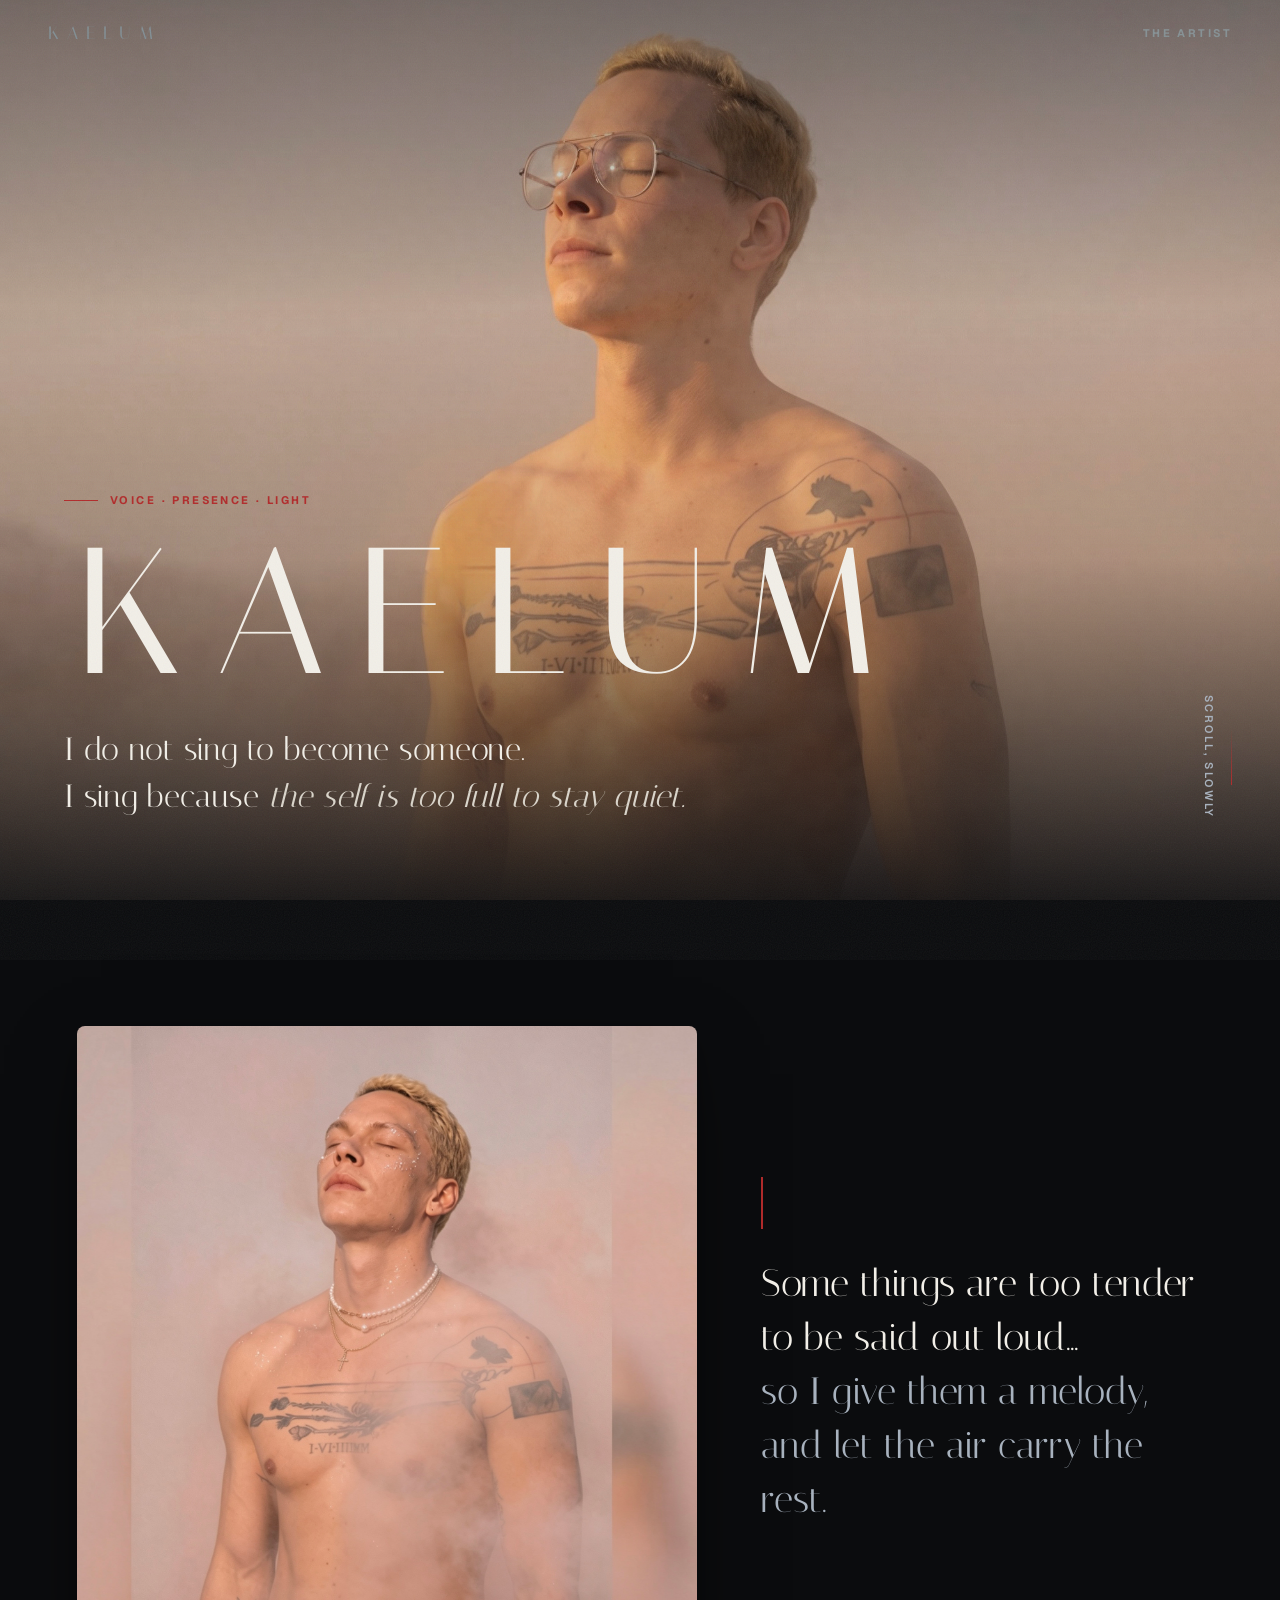
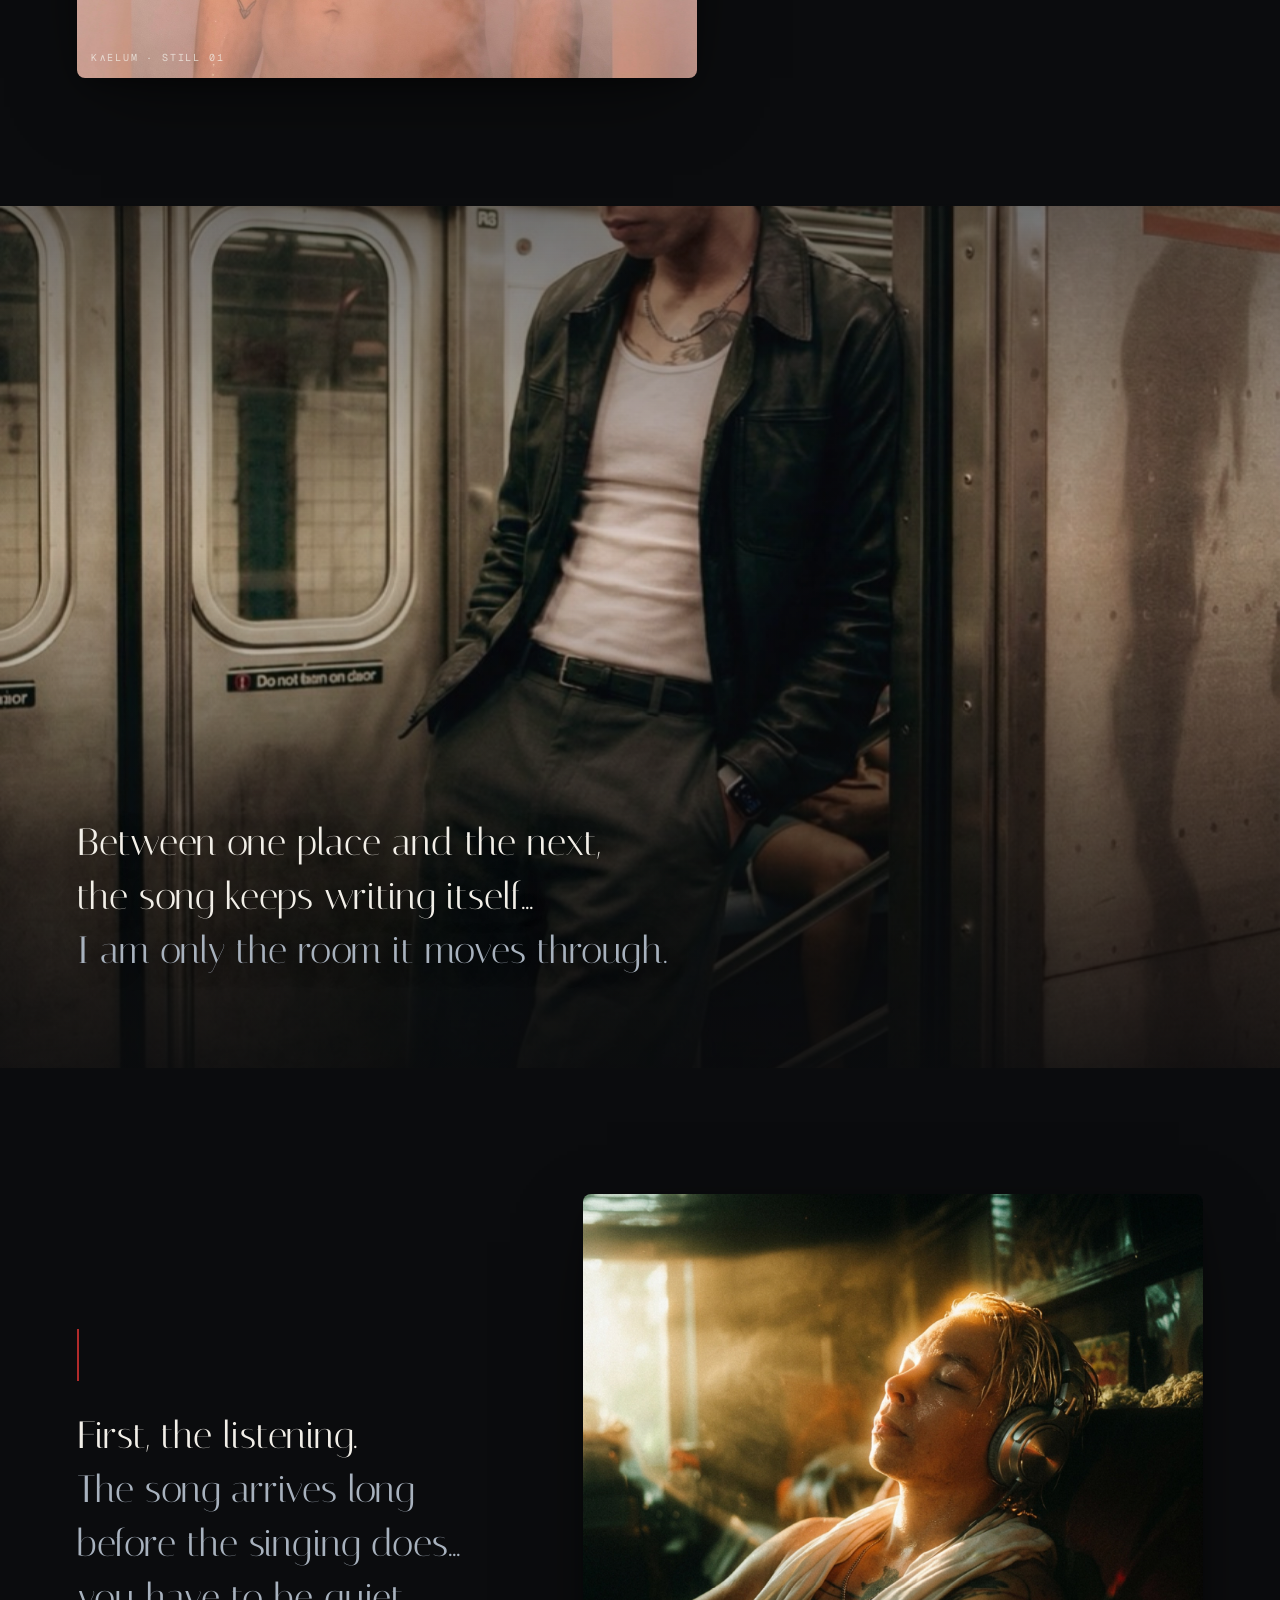
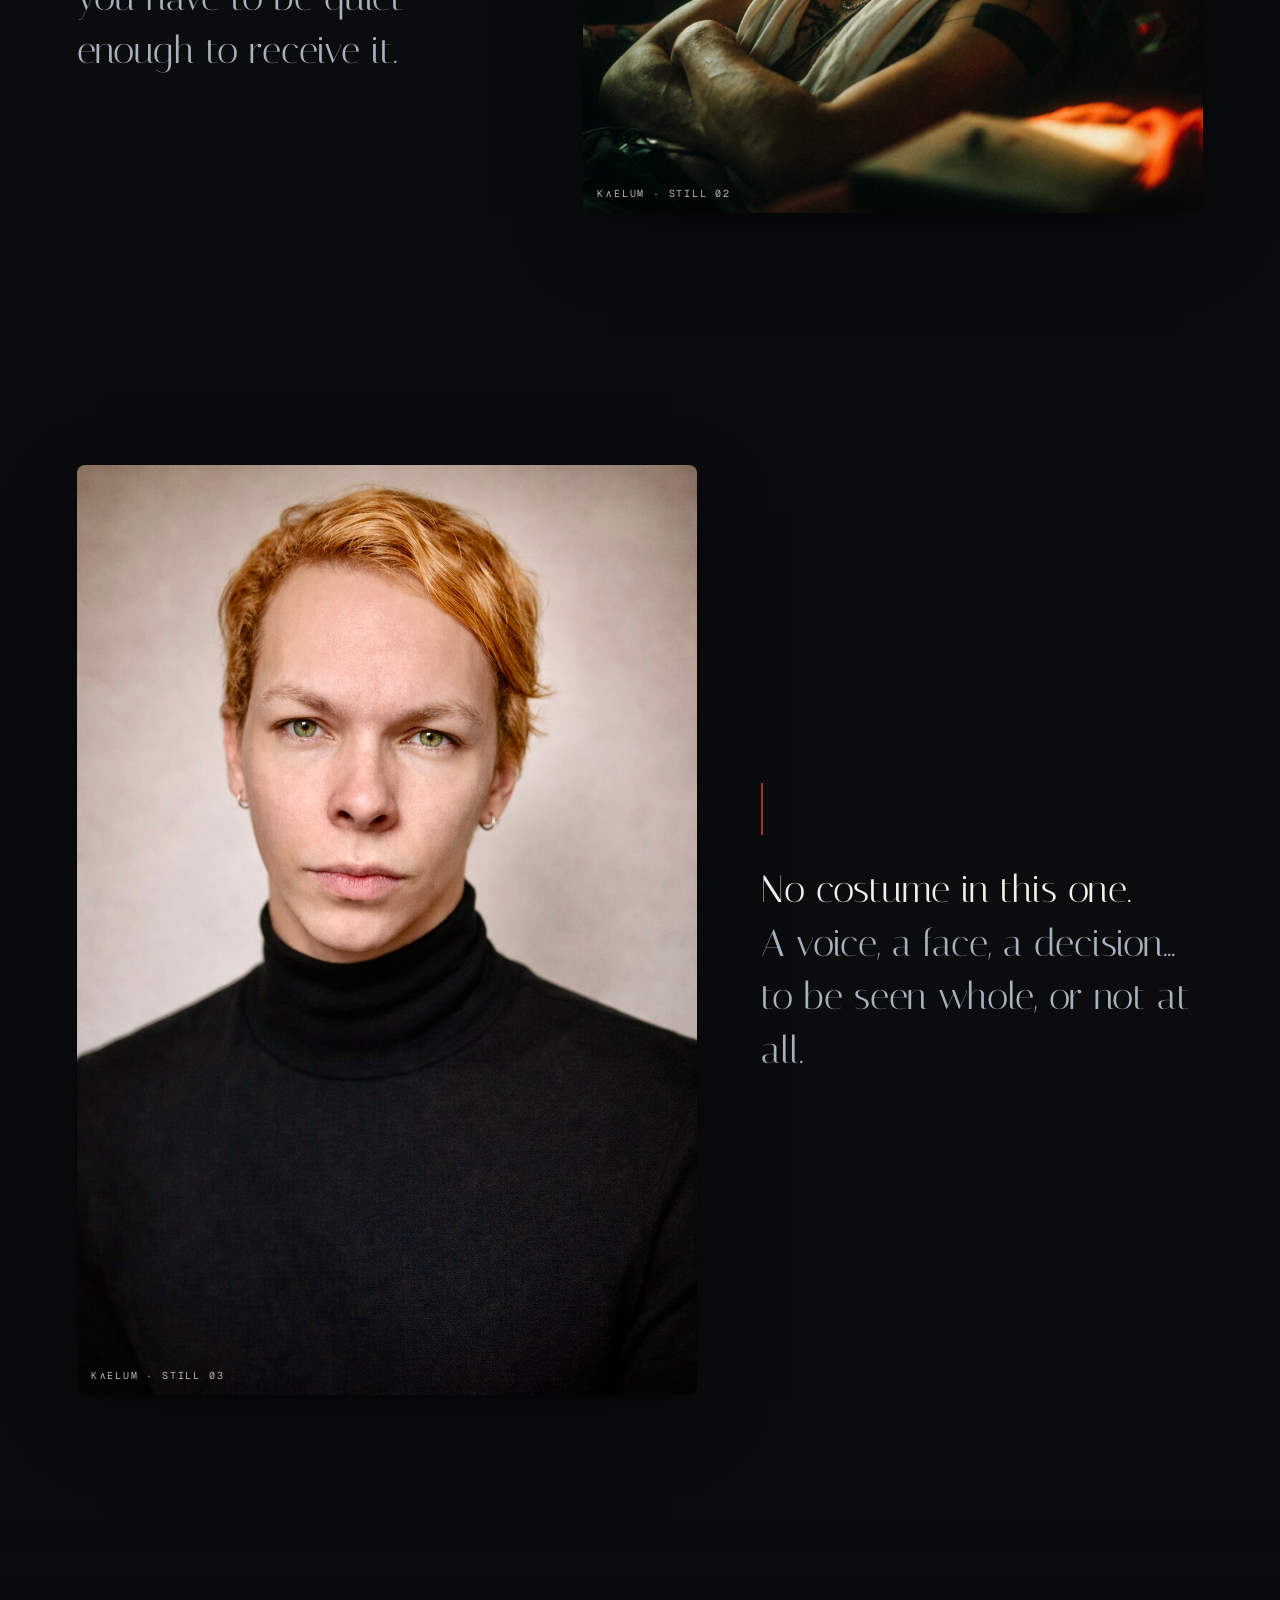
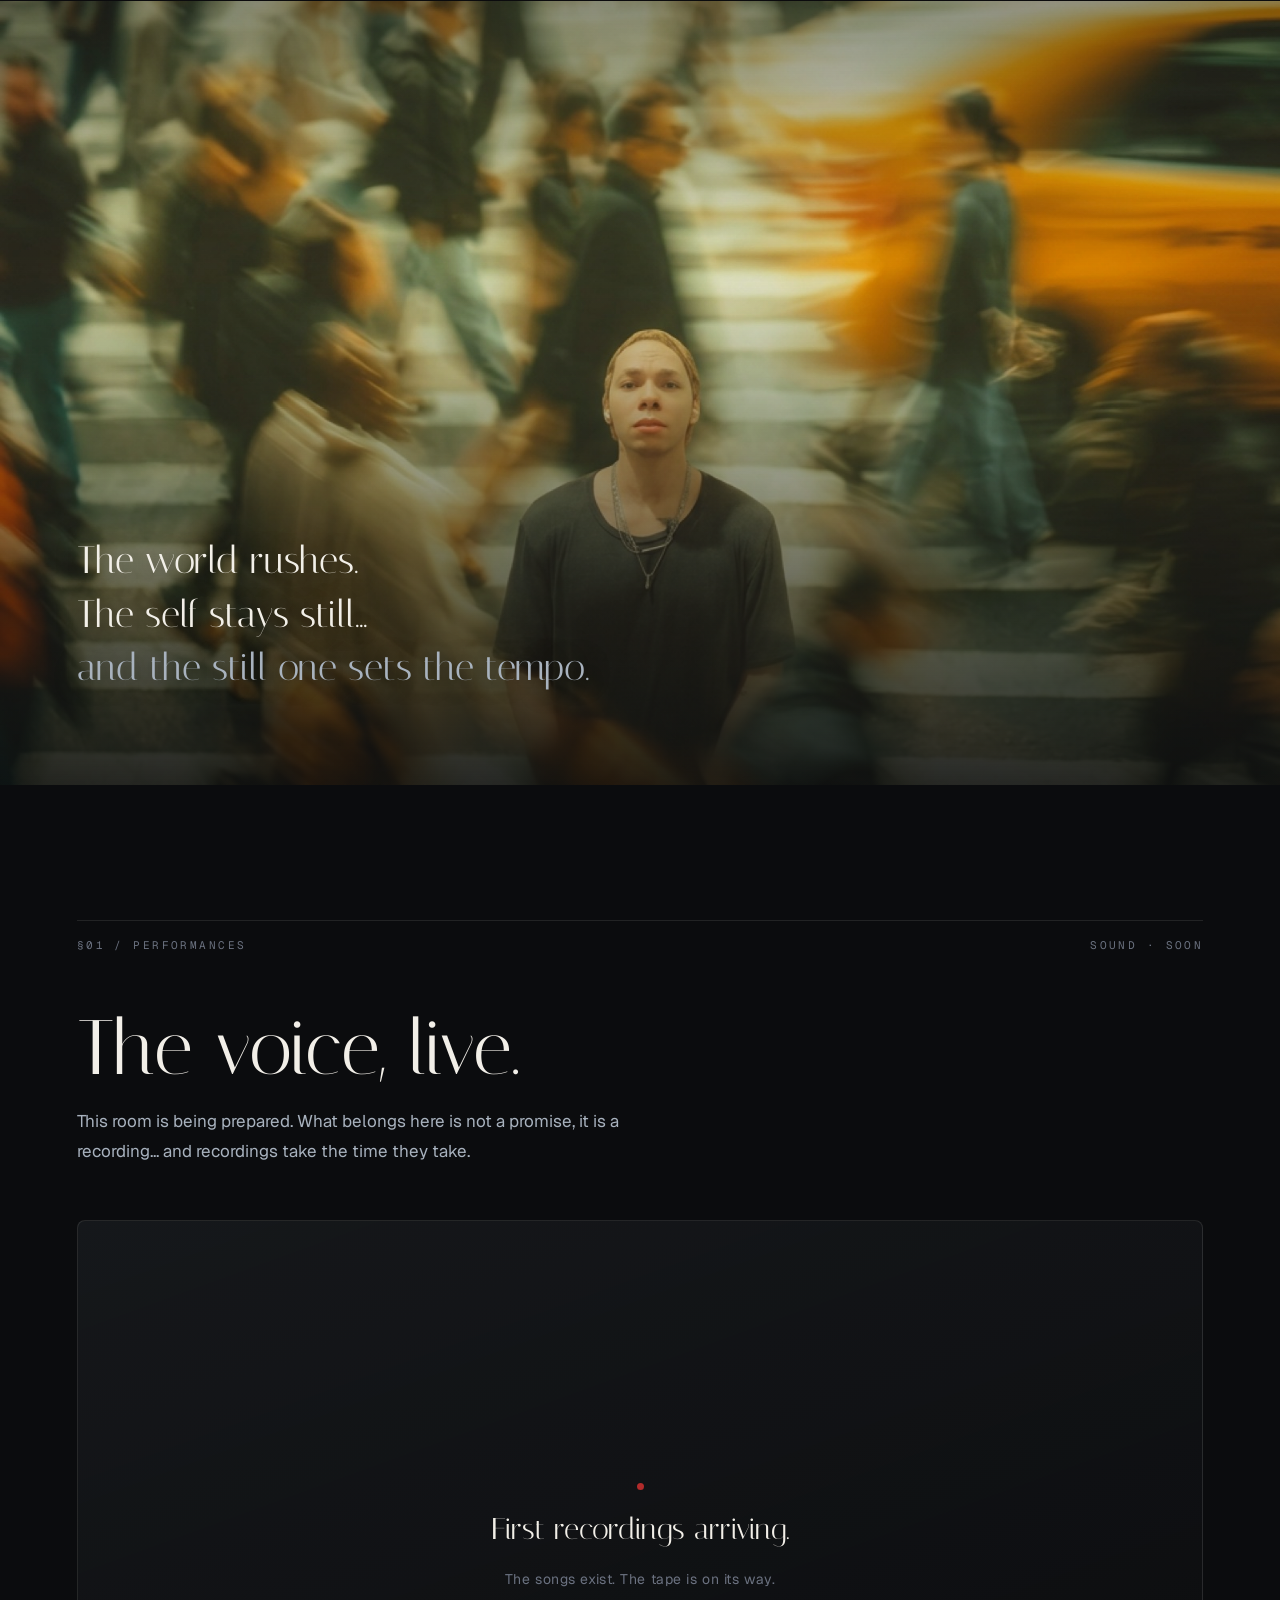
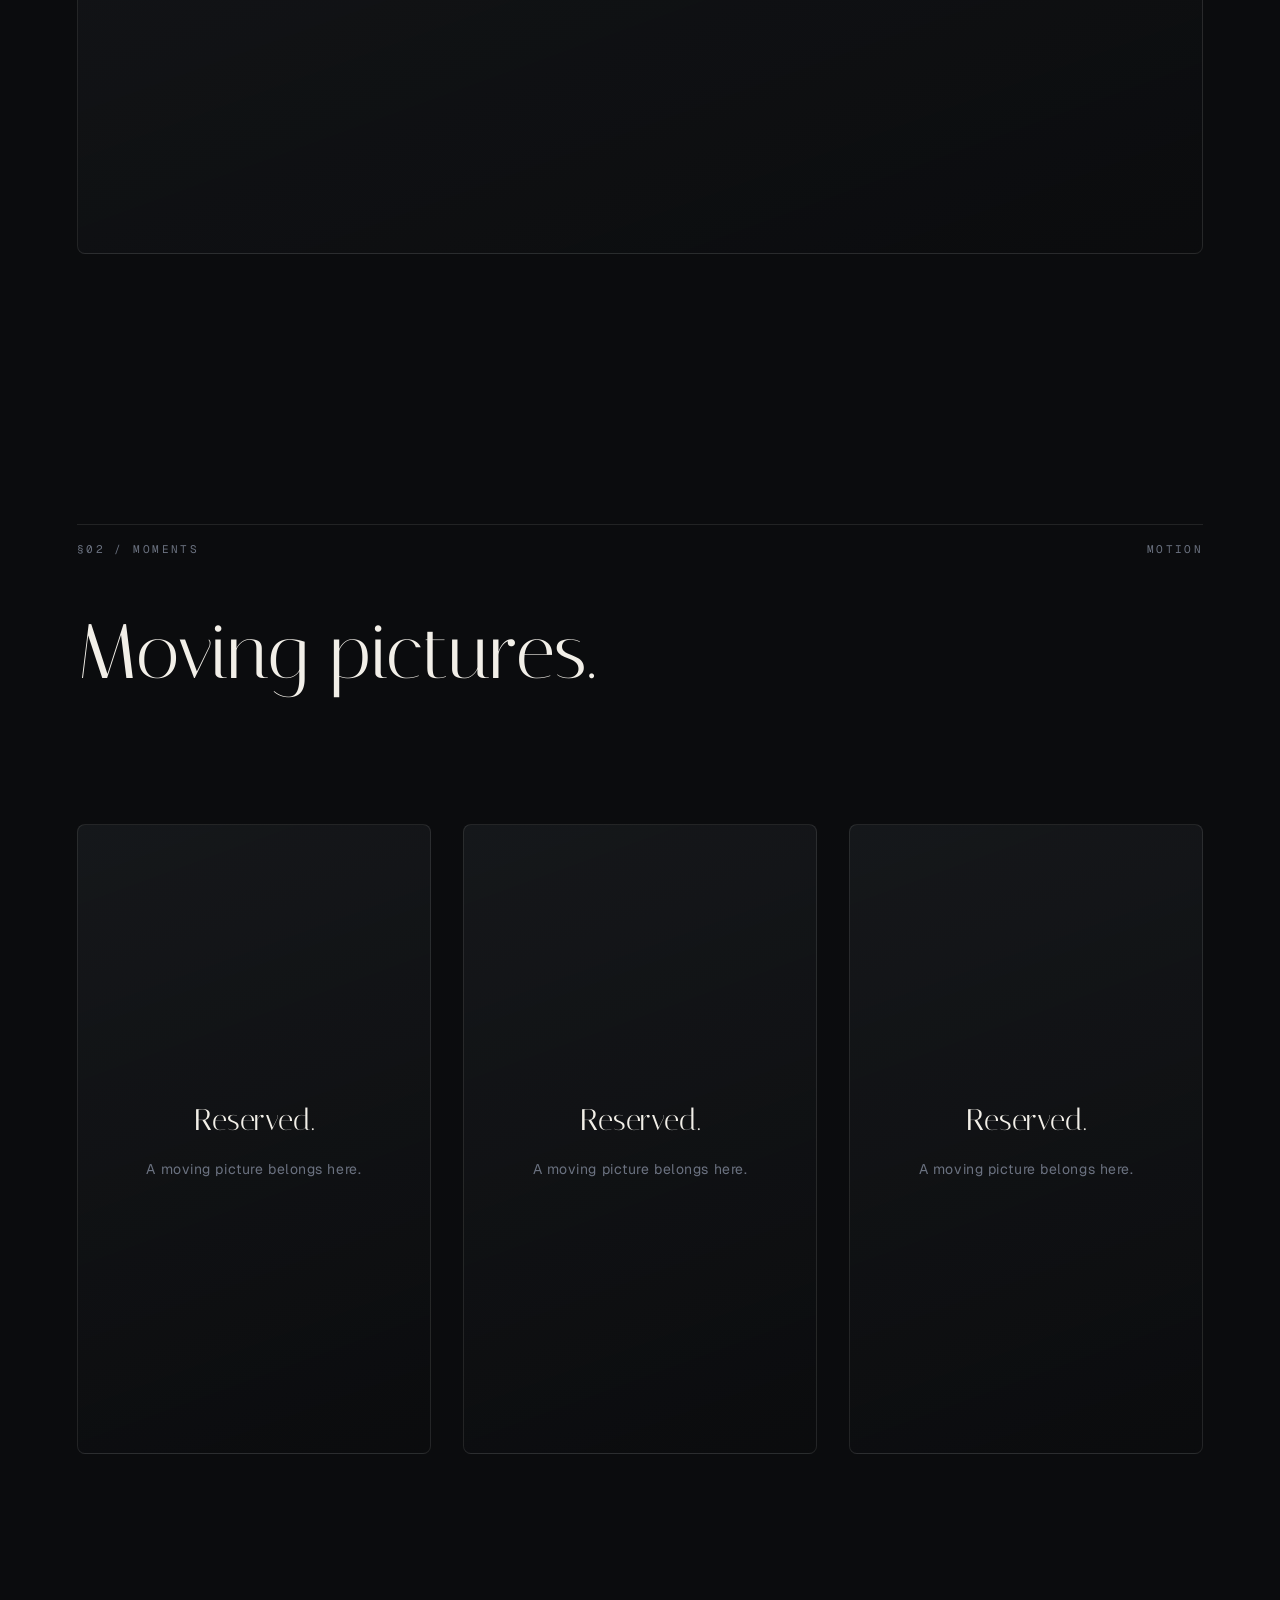
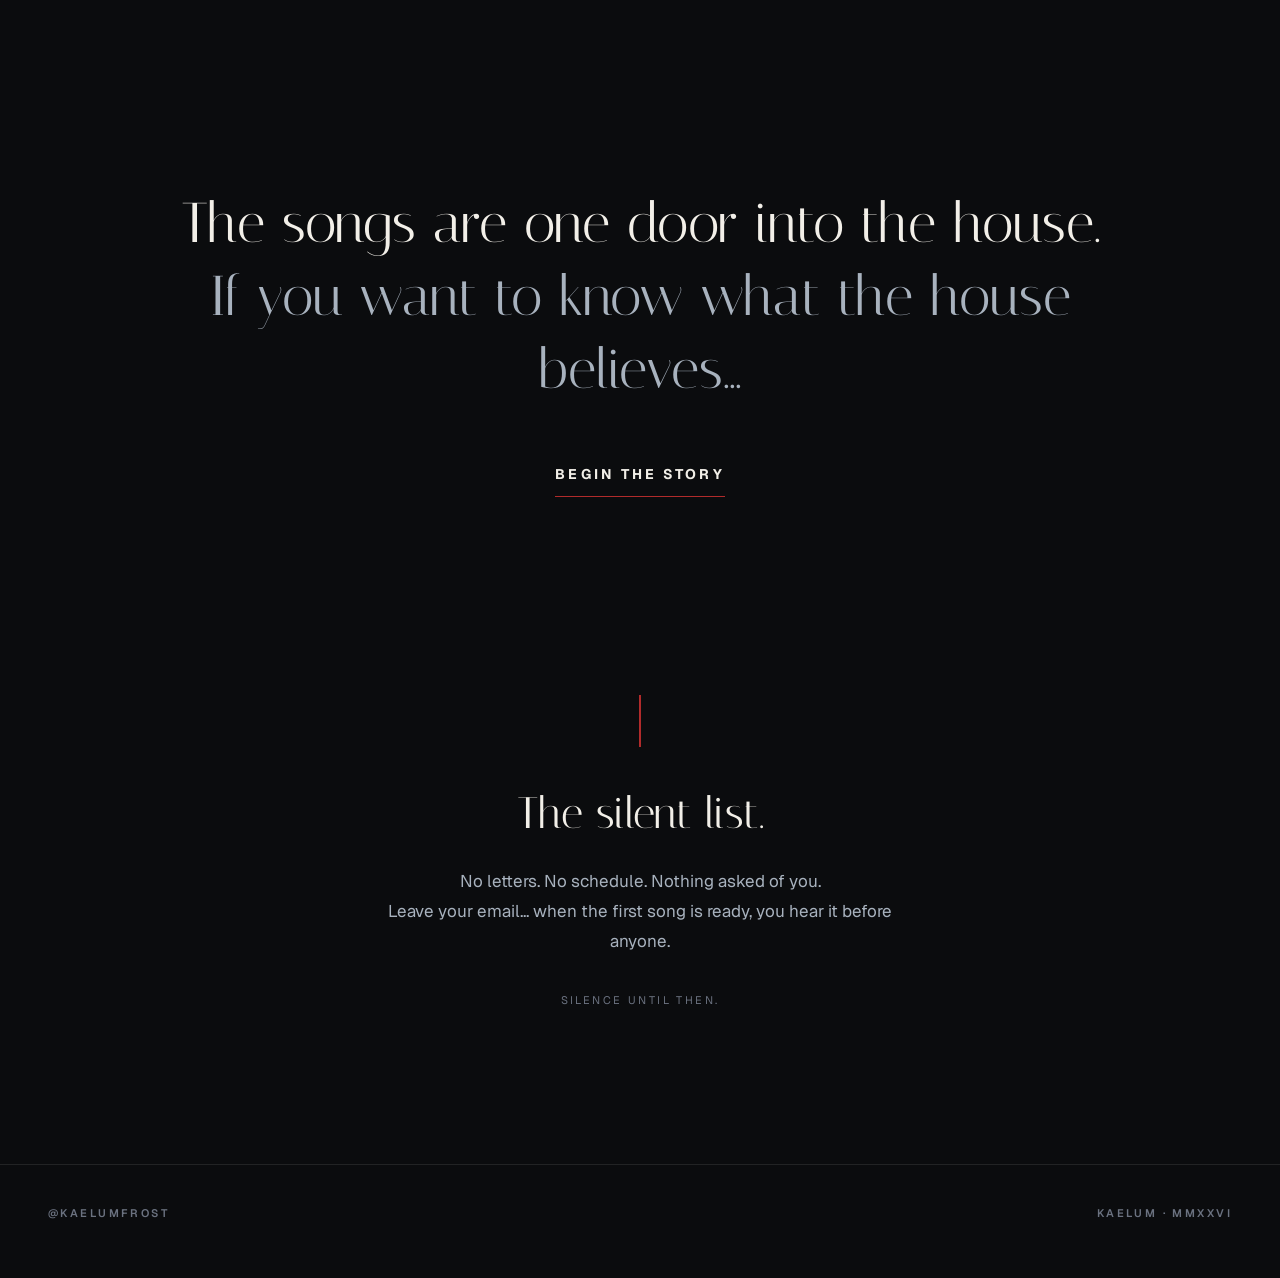
==== artist.html @ 8e56168c "Add Artist portfolio page (artist.html) Immersive scroll-story portfolio for the Artist branch: full" ====
<!doctype html>
<html lang="en">
<head>
<meta charset="utf-8">
<meta name="viewport" content="width=device-width, initial-scale=1">
<title>KAELUM · The Artist</title>
<meta name="description" content="Singing as being, not becoming. Photographs, fragments, and the first songs of Kaelum.">
<link rel="stylesheet" href="styles/kaelum-tokens.css">
<style>
  /* ============================================================
   * THE ARTIST : the most cinematic page of the three.
   * Full-bleed photography, lyric fragments, one crimson thread.
   * ============================================================ */

  * { box-sizing: border-box; }
  html { scroll-behavior: smooth; }
  body {
    margin: 0;
    background: var(--obsidian);
    color: var(--porcelain);
    overflow-x: hidden;
  }
  img, video { display: block; max-width: 100%; }
  a { color: inherit; }

  /* ---------- film grain (whole page) ---------- */
  .grain {
    position: fixed;
    inset: -60px;
    z-index: 30;
    pointer-events: none;
    opacity: .06;
    background-image: url("data:image/svg+xml,%3Csvg xmlns='http://www.w3.org/2000/svg' width='240' height='240'%3E%3Cfilter id='n'%3E%3CfeTurbulence type='fractalNoise' baseFrequency='0.85' numOctaves='2' stitchTiles='stitch'/%3E%3C/filter%3E%3Crect width='100%25' height='100%25' filter='url(%23n)'/%3E%3C/svg%3E");
    animation: grain-shift 1.4s steps(6) infinite;
  }
  @keyframes grain-shift {
    0%   { transform: translate(0, 0); }
    20%  { transform: translate(-18px, 12px); }
    40%  { transform: translate(14px, -20px); }
    60%  { transform: translate(-10px, -8px); }
    80%  { transform: translate(20px, 16px); }
    100% { transform: translate(0, 0); }
  }

  /* ---------- drifting gradient wash ---------- */
  .drift {
    position: fixed;
    inset: 0;
    z-index: 0;
    pointer-events: none;
    background:
      radial-gradient(60% 50% at 80% 10%, rgba(177, 43, 43, 0.07), transparent 70%),
      radial-gradient(50% 60% at 10% 90%, rgba(78, 92, 114, 0.10), transparent 70%);
  }

  /* ---------- top bar ---------- */
  .bar {
    position: fixed;
    top: 0; left: 0; right: 0;
    z-index: 40;
    display: flex;
    justify-content: space-between;
    align-items: center;
    padding: 20px clamp(20px, 4vw, 48px);
    mix-blend-mode: difference;
  }
  .bar__mark {
    font-family: var(--font-editorial);
    font-size: 18px;
    letter-spacing: var(--ls-wordmark);
    text-transform: uppercase;
    text-decoration: none;
    color: var(--porcelain-pure);
  }
  .bar__label {
    font-family: var(--font-display);
    font-size: var(--t-micro);
    font-weight: var(--w-bold);
    letter-spacing: var(--ls-eyebrow);
    text-transform: uppercase;
    color: var(--porcelain-pure);
  }

  /* ---------- reveals (transform/opacity only) ---------- */
  .reveal {
    opacity: 0;
    transform: translateY(28px);
    transition: opacity 1.1s var(--ease-out), transform 1.1s var(--ease-out);
  }
  .reveal.in { opacity: 1; transform: none; }
  .reveal--slow { transition-duration: 1.6s; }

  /* ---------- hero ---------- */
  .hero {
    position: relative;
    min-height: 100svh;
    display: flex;
    align-items: flex-end;
    isolation: isolate;
  }
  .hero__media {
    position: absolute;
    inset: 0;
    overflow: hidden;
    z-index: -1;
  }
  .hero__media img {
    width: 100%;
    height: 112%;
    object-fit: cover;
    object-position: 50% 22%;
    will-change: transform;
  }
  .hero__scrim {
    position: absolute;
    inset: 0;
    background:
      linear-gradient(180deg, rgba(11,12,14,.42) 0%, rgba(11,12,14,.05) 34%, rgba(11,12,14,.16) 62%, rgba(11,12,14,.92) 100%);
  }
  .hero__content {
    position: relative;
    width: 100%;
    padding: 0 clamp(20px, 5vw, 72px) clamp(56px, 9vh, 110px);
  }
  .hero__eyebrow {
    font-family: var(--font-display);
    font-size: var(--t-micro);
    font-weight: var(--w-bold);
    letter-spacing: var(--ls-eyebrow);
    text-transform: uppercase;
    color: var(--crimson);
    display: flex;
    align-items: center;
    gap: 12px;
    margin-bottom: 22px;
  }
  .hero__eyebrow::before {
    content: "";
    width: 34px;
    height: 1px;
    background: var(--crimson);
  }
  .hero__name {
    font-family: var(--font-editorial);
    font-weight: var(--w-regular);
    font-size: clamp(64px, 14vw, 220px);
    line-height: .92;
    letter-spacing: clamp(.18em, 2.2vw, .32em);
    text-transform: uppercase;
    margin: 0 0 30px;
    text-indent: .06em;
  }
  .hero__line {
    font-family: var(--font-editorial);
    font-size: clamp(20px, 2.5vw, 32px);
    line-height: 1.45;
    color: var(--porcelain);
    max-width: 24em;
    margin: 0;
  }
  .hero__line em { font-style: italic; color: var(--smoke); }
  .scrollcue {
    position: absolute;
    right: clamp(20px, 4vw, 48px);
    bottom: clamp(56px, 9vh, 110px);
    display: flex;
    flex-direction: column;
    align-items: center;
    gap: 14px;
    font-family: var(--font-display);
    font-size: var(--t-micro);
    font-weight: var(--w-semi);
    letter-spacing: var(--ls-eyebrow);
    text-transform: uppercase;
    color: var(--steel);
    writing-mode: vertical-rl;
  }
  .scrollcue::before {
    content: "";
    width: 1px;
    height: 56px;
    background: linear-gradient(180deg, transparent, var(--crimson));
  }

  /* ---------- scenes ---------- */
  .scene { position: relative; z-index: 1; }

  /* full-bleed scene */
  .scene--bleed {
    min-height: 96svh;
    display: flex;
    align-items: flex-end;
    isolation: isolate;
    overflow: hidden;
  }
  .scene--bleed .scene__media {
    position: absolute;
    inset: 0;
    z-index: -1;
    overflow: hidden;
  }
  .scene--bleed .scene__media img {
    width: 100%;
    height: 114%;
    object-fit: cover;
    will-change: transform;
  }
  .scene--bleed .scene__scrim {
    position: absolute;
    inset: 0;
    background: linear-gradient(180deg, rgba(11,12,14,.55) 0%, rgba(11,12,14,.06) 40%, rgba(11,12,14,.88) 100%);
  }
  .scene--bleed .fragment { padding: 0 clamp(20px, 6vw, 96px) clamp(64px, 10vh, 128px); }

  /* offset scene */
  .scene--offset {
    display: grid;
    grid-template-columns: minmax(0, 7fr) minmax(0, 5fr);
    gap: clamp(28px, 5vw, 80px);
    align-items: center;
    padding: clamp(80px, 14vh, 180px) clamp(20px, 6vw, 96px);
    max-width: 1480px;
    margin: 0 auto;
  }
  .scene--offset.flip { grid-template-columns: minmax(0, 5fr) minmax(0, 7fr); }
  .scene--offset.flip .scene__media { order: 2; }
  .scene--offset.flip .fragment { order: 1; }
  .scene--offset .scene__media {
    position: relative;
    overflow: hidden;
    border-radius: var(--r-md);
    box-shadow: var(--shadow-cinematic);
  }
  .scene--offset .scene__media img {
    width: 100%;
    height: auto;
    will-change: transform;
    transition: transform 2.4s var(--ease-out);
  }
  .scene--offset .scene__media:hover img { transform: scale(1.025); }

  /* photo annotation, homepage register */
  .anno {
    position: absolute;
    left: 14px;
    bottom: 12px;
    font-family: var(--font-mono);
    font-size: 10px;
    letter-spacing: .18em;
    text-transform: uppercase;
    color: rgba(242, 239, 232, .75);
  }

  /* lyric fragments */
  .fragment {
    font-family: var(--font-editorial);
    font-size: clamp(24px, 3vw, 40px);
    line-height: 1.4;
    color: var(--porcelain);
    max-width: 20em;
  }
  .fragment p { margin: 0; }
  .fragment .soft { color: var(--steel); }
  .fragment__rule {
    width: 2px;
    height: 52px;
    background: var(--crimson);
    margin-bottom: 28px;
  }
  .fragment--overlay { text-shadow: 0 2px 24px rgba(0,0,0,.5); }

  /* ---------- section headers ---------- */
  .sec {
    position: relative;
    z-index: 1;
    padding: clamp(90px, 15vh, 190px) clamp(20px, 6vw, 96px);
    max-width: 1480px;
    margin: 0 auto;
  }
  .sec__index {
    font-family: var(--font-mono);
    font-size: 11px;
    letter-spacing: .22em;
    text-transform: uppercase;
    color: var(--fg-subtle);
    border-top: 1px solid var(--border);
    padding-top: 16px;
    margin-bottom: clamp(40px, 6vh, 72px);
    display: flex;
    justify-content: space-between;
  }
  .sec__title {
    font-family: var(--font-editorial);
    font-weight: var(--w-regular);
    font-size: clamp(38px, 6vw, 84px);
    line-height: 1.05;
    margin: 0 0 18px;
    max-width: 12em;
  }
  .sec__note {
    font-family: var(--font-display);
    font-size: var(--t-body);
    line-height: var(--lh-loose);
    color: var(--fg-muted);
    max-width: 34em;
    margin: 0;
  }

  /* ---------- performances ---------- */
  .stage { display: grid; gap: clamp(28px, 4vw, 48px); margin-top: clamp(40px, 6vh, 72px); }
  .slot {
    position: relative;
    border: 1px solid var(--border);
    border-radius: var(--r-md);
    overflow: hidden;
    background: linear-gradient(160deg, rgba(31,34,38,.55), rgba(11,12,14,.9));
  }
  .slot--film { aspect-ratio: 16 / 9; }
  .slot__empty {
    position: absolute;
    inset: 0;
    display: flex;
    flex-direction: column;
    align-items: center;
    justify-content: center;
    gap: 16px;
    text-align: center;
    padding: 24px;
  }
  .slot__pulse {
    width: 7px;
    height: 7px;
    border-radius: 999px;
    background: var(--crimson);
    animation: pulse 3.2s var(--ease-in-out) infinite;
  }
  @keyframes pulse {
    0%, 100% { opacity: .35; transform: scale(1); }
    50%      { opacity: 1;   transform: scale(1.5); }
  }
  .slot__line {
    font-family: var(--font-editorial);
    font-size: clamp(20px, 2.4vw, 30px);
    color: var(--porcelain);
    margin: 0;
  }
  .slot__sub {
    font-family: var(--font-display);
    font-size: var(--t-small);
    color: var(--fg-subtle);
    letter-spacing: .04em;
    margin: 0;
  }
  .slot video { width: 100%; height: 100%; object-fit: contain; background: var(--obsidian-pure); }
  .slot--portrait { aspect-ratio: 9 / 16; }

  /* reels row */
  .reels {
    display: grid;
    grid-template-columns: repeat(3, minmax(0, 1fr));
    gap: clamp(16px, 2.5vw, 32px);
    margin-top: clamp(40px, 6vh, 72px);
  }

  /* ---------- closing ---------- */
  .closing {
    position: relative;
    z-index: 1;
    text-align: center;
    padding: clamp(120px, 22vh, 260px) clamp(20px, 6vw, 96px);
  }
  .closing__line {
    font-family: var(--font-editorial);
    font-size: clamp(30px, 4.4vw, 60px);
    line-height: 1.3;
    max-width: 18em;
    margin: 0 auto clamp(40px, 6vh, 64px);
  }
  .closing__line .soft { color: var(--steel); }
  .closing__link {
    display: inline-block;
    font-family: var(--font-display);
    font-size: var(--t-small);
    font-weight: var(--w-bold);
    letter-spacing: var(--ls-eyebrow);
    text-transform: uppercase;
    text-decoration: none;
    color: var(--porcelain);
    padding-bottom: 10px;
    border-bottom: 1px solid var(--crimson);
    transition: color var(--dur-base) var(--ease-out);
  }
  .closing__link:hover { color: var(--crimson-soft); }

  /* ---------- silent list ---------- */
  .silent {
    position: relative;
    z-index: 1;
    max-width: 620px;
    margin: 0 auto;
    padding: 0 clamp(20px, 5vw, 48px) clamp(100px, 16vh, 200px);
    text-align: center;
  }
  .silent__rule {
    width: 2px;
    height: 52px;
    background: var(--crimson);
    margin: 0 auto 32px;
  }
  .silent__title {
    font-family: var(--font-editorial);
    font-weight: var(--w-regular);
    font-size: clamp(28px, 3.6vw, 44px);
    margin: 0 0 20px;
  }
  .silent__copy {
    font-family: var(--font-display);
    font-size: var(--t-body);
    line-height: var(--lh-loose);
    color: var(--fg-muted);
    margin: 0 0 36px;
  }
  .silent__micro {
    font-family: var(--font-display);
    font-size: var(--t-micro);
    letter-spacing: var(--ls-eyebrow);
    text-transform: uppercase;
    color: var(--fg-subtle);
    margin-top: 28px;
  }

  /* ---------- footer ---------- */
  .foot {
    position: relative;
    z-index: 1;
    border-top: 1px solid var(--border);
    padding: 40px clamp(20px, 5vw, 48px) 56px;
    display: flex;
    flex-wrap: wrap;
    gap: 16px;
    justify-content: space-between;
    align-items: center;
  }
  .foot span, .foot a {
    font-family: var(--font-display);
    font-size: var(--t-micro);
    font-weight: var(--w-semi);
    letter-spacing: var(--ls-eyebrow);
    text-transform: uppercase;
    color: var(--fg-subtle);
    text-decoration: none;
  }
  .foot a:hover { color: var(--porcelain); }

  /* ---------- responsive ---------- */
  @media (max-width: 760px) {
    .scene--offset, .scene--offset.flip { grid-template-columns: 1fr; }
    .scene--offset.flip .scene__media { order: 1; }
    .scene--offset.flip .fragment { order: 2; }
    .reels { grid-template-columns: 1fr; max-width: 420px; margin-left: auto; margin-right: auto; }
    .scrollcue { display: none; }
    .hero__media img { object-position: 62% 22%; }
  }

  /* ---------- reduced motion ---------- */
  @media (prefers-reduced-motion: reduce) {
    html { scroll-behavior: auto; }
    .grain, .slot__pulse { animation: none; }
    .reveal { opacity: 1; transform: none; transition: none; }
    .hero__media img, .scene--bleed .scene__media img { height: 100%; transform: none !important; }
    .scene--offset .scene__media img { transition: none; }
    .scene--offset .scene__media:hover img { transform: none; }
  }
</style>
</head>
<body>

<div class="grain" aria-hidden="true"></div>
<div class="drift" aria-hidden="true"></div>

<header class="bar">
  <a class="bar__mark" href="index.html">Kaelum</a>
  <span class="bar__label">The Artist</span>
</header>

<!-- ============ HERO ============ -->
<section class="hero">
  <div class="hero__media" aria-hidden="true">
    <img src="assets/photo/aviators-sunset.jpeg" alt="" data-parallax="0.10" fetchpriority="high">
    <div class="hero__scrim"></div>
  </div>
  <div class="hero__content">
    <div class="hero__eyebrow">Voice · Presence · Light</div>
    <h1 class="hero__name">Kaelum</h1>
    <p class="hero__line">I do not sing to become someone.<br>I sing because <em>the self is too full to stay quiet.</em></p>
  </div>
  <div class="scrollcue">Scroll, slowly</div>
</section>

<!-- ============ SEQUENCE ============ -->

<section class="scene scene--offset">
  <figure class="scene__media reveal reveal--slow" style="margin:0">
    <img src="assets/photo/editorial-headshot.jpeg" alt="Kaelum in pale mist, glitter on his skin, pearls at his throat, eyes closed" loading="lazy" decoding="async">
    <span class="anno">K∧ELUM · STILL 01</span>
  </figure>
  <div class="fragment reveal">
    <div class="fragment__rule"></div>
    <p>Some things are too tender to be said out loud...<br><span class="soft">so I give them a melody,<br>and let the air carry the rest.</span></p>
  </div>
</section>

<section class="scene scene--bleed">
  <div class="scene__media" aria-hidden="true">
    <img src="assets/photo/web/subway-nyc.jpg" alt="" data-parallax="0.12" loading="lazy" decoding="async">
    <div class="scene__scrim"></div>
  </div>
  <div class="fragment fragment--overlay reveal">
    <p>Between one place and the next,<br>the song keeps writing itself...<br><span class="soft">I am only the room it moves through.</span></p>
  </div>
</section>

<section class="scene scene--offset flip">
  <div class="fragment reveal">
    <div class="fragment__rule"></div>
    <p>First, the listening.<br><span class="soft">The song arrives long before the singing does...<br>you have to be quiet enough to receive it.</span></p>
  </div>
  <figure class="scene__media reveal reveal--slow" style="margin:0">
    <img src="assets/photo/web/listening.jpg" alt="Kaelum resting with headphones on, eyes closed in warm light" loading="lazy" decoding="async">
    <span class="anno">K∧ELUM · STILL 02</span>
  </figure>
</section>

<!-- When the piano photograph is exported, drop it in as assets/photo/piano-loft.jpeg
     and add a scene here (copy the scene--offset block above). It belongs between
     the listening image and the portrait: instrument before the voice. -->

<section class="scene scene--offset">
  <figure class="scene__media reveal reveal--slow" style="margin:0">
    <img src="assets/photo/glitter-vulnerable.jpeg" alt="Kaelum in a black turtleneck, looking straight into the lens" loading="lazy" decoding="async">
    <span class="anno">K∧ELUM · STILL 03</span>
  </figure>
  <div class="fragment reveal">
    <div class="fragment__rule"></div>
    <p>No costume in this one.<br><span class="soft">A voice, a face, a decision...<br>to be seen whole, or not at all.</span></p>
  </div>
</section>

<section class="scene scene--bleed">
  <div class="scene__media" aria-hidden="true">
    <img src="assets/photo/web/crowd-still.jpg" alt="" data-parallax="0.12" loading="lazy" decoding="async">
    <div class="scene__scrim"></div>
  </div>
  <div class="fragment fragment--overlay reveal">
    <p>The world rushes.<br>The self stays still...<br><span class="soft">and the still one sets the tempo.</span></p>
  </div>
</section>

<!-- ============ PERFORMANCES ============ -->
<section class="sec" id="performances">
  <div class="sec__index"><span>§01 / PERFORMANCES</span><span>SOUND · SOON</span></div>
  <h2 class="sec__title reveal">The voice, live.</h2>
  <p class="sec__note reveal">This room is being prepared. What belongs here is not a promise, it is a recording... and recordings take the time they take.</p>

  <div class="stage">
    <!-- PERFORMANCE FILM SLOT
         Drop the first performance video at: assets/video/performance-01.mp4
         (compress to under ~15 MB for the web: ffmpeg -i in.mp4 -vf scale=-2:1080 -crf 26 out.mp4)
         The script at the bottom of this page detects the file automatically
         and replaces the empty state with a player. Nothing else to edit. -->
    <div class="slot slot--film reveal" id="performanceSlot">
      <div class="slot__empty">
        <span class="slot__pulse" aria-hidden="true"></span>
        <p class="slot__line">First recordings arriving.</p>
        <p class="slot__sub">The songs exist. The tape is on its way.</p>
      </div>
    </div>
  </div>
</section>

<!-- ============ MOMENTS (reel embeds, future) ============ -->
<section class="sec" id="moments">
  <div class="sec__index"><span>§02 / MOMENTS</span><span>MOTION</span></div>
  <h2 class="sec__title reveal">Moving pictures.</h2>
  <p class="sec__note reveal">Small films from the life around the music. They will appear here as they are made.</p>

  <!-- REEL EMBEDS
       To fill a slot with an Instagram reel: replace the inner .slot__empty div
       with the embed code from Instagram (post → share → embed), which is a
       <blockquote class="instagram-media" ...> element, then add ONCE at the
       bottom of this page: <script async src="https://www.instagram.com/embed.js"></script> -->
  <div class="reels">
    <div class="slot slot--portrait reveal">
      <div class="slot__empty">
        <p class="slot__line">Reserved.</p>
        <p class="slot__sub">A moving picture belongs here.</p>
      </div>
    </div>
    <div class="slot slot--portrait reveal">
      <div class="slot__empty">
        <p class="slot__line">Reserved.</p>
        <p class="slot__sub">A moving picture belongs here.</p>
      </div>
    </div>
    <div class="slot slot--portrait reveal">
      <div class="slot__empty">
        <p class="slot__line">Reserved.</p>
        <p class="slot__sub">A moving picture belongs here.</p>
      </div>
    </div>
  </div>
</section>

<!-- More photographs from the recent shoots can join the sequence above as they
     are exported. Suggested homes:
       assets/photo/piano-loft.jpeg    (sepia, seated on the piano)  → scene after "listening"
       assets/photo/platform.jpeg      (white shirt, tiled platform) → scene before the crowd
       assets/photo/mirror-olive.jpeg  (olive double figure)         → backdrop for the closing below
     Keep captions free of any city or place name. -->

<!-- ============ CLOSING ============ -->
<section class="closing">
  <p class="closing__line reveal">The songs are one door into the house.<br><span class="soft">If you want to know what the house believes...</span></p>
  <a class="closing__link reveal" href="index.html">Begin the story</a>
</section>

<!-- ============ SILENT LIST ============ -->
<section class="silent" id="silent-list">
  <div class="silent__rule reveal" aria-hidden="true"></div>
  <h2 class="silent__title reveal">The silent list.</h2>
  <p class="silent__copy reveal">No letters. No schedule. Nothing asked of you.<br>Leave your email... when the first song is ready, you hear it before anyone.</p>
  <div class="reveal">
    <script async src="https://subscribe-forms.beehiiv.com/v3/loader.js" data-beehiiv-form="8982972a-4a25-489e-9d91-107959e46064"></script>
  </div>
  <p class="silent__micro reveal">Silence until then.</p>
</section>

<!-- ============ FOOTER ============ -->
<footer class="foot">
  <a href="https://instagram.com/kaelumfrost" target="_blank" rel="noopener">@kaelumfrost</a>
  <span>KAELUM · MMXXVI</span>
</footer>

<script>
(function () {
  var reduced = window.matchMedia('(prefers-reduced-motion: reduce)').matches;

  /* ---------- scroll reveals ---------- */
  if ('IntersectionObserver' in window && !reduced) {
    var io = new IntersectionObserver(function (entries) {
      entries.forEach(function (e) {
        if (e.isIntersecting) { e.target.classList.add('in'); io.unobserve(e.target); }
      });
    }, { rootMargin: '0px 0px -12% 0px', threshold: 0.08 });
    document.querySelectorAll('.reveal').forEach(function (el) { io.observe(el); });
  } else {
    document.querySelectorAll('.reveal').forEach(function (el) { el.classList.add('in'); });
  }

  /* ---------- parallax (transform-only, rAF-throttled) ---------- */
  if (!reduced) {
    var layers = Array.prototype.slice.call(document.querySelectorAll('[data-parallax]'));
    var ticking = false;
    function update() {
      ticking = false;
      var vh = window.innerHeight;
      layers.forEach(function (img) {
        var rect = img.parentElement.getBoundingClientRect();
        if (rect.bottom < 0 || rect.top > vh) return;
        var factor = parseFloat(img.getAttribute('data-parallax')) || 0.1;
        var progress = (rect.top + rect.height / 2 - vh / 2) / vh;
        img.style.transform = 'translateY(' + (-progress * factor * rect.height).toFixed(1) + 'px)';
      });
    }
    window.addEventListener('scroll', function () {
      if (!ticking) { ticking = true; requestAnimationFrame(update); }
    }, { passive: true });
    update();
  }

  /* ---------- performance film auto-detect ---------- */
  var slot = document.getElementById('performanceSlot');
  if (slot && window.location.protocol !== 'file:') {
    fetch('assets/video/performance-01.mp4', { method: 'HEAD' }).then(function (res) {
      if (!res.ok) return;
      var type = res.headers.get('content-type') || '';
      if (type.indexOf('video') === -1 && type.indexOf('octet-stream') === -1) return;
      var v = document.createElement('video');
      v.src = 'assets/video/performance-01.mp4';
      v.controls = true;
      v.playsInline = true;
      v.preload = 'metadata';
      slot.innerHTML = '';
      slot.appendChild(v);
    }).catch(function () {});
  }
})();
</script>

</body>
</html>
---- styles/kaelum-tokens.css ----
/* ============================================================
 * KAELUM DESIGN SYSTEM — colors & typography tokens
 * "Quiet luxury, high contrast, editorial space, one ember accent."
 *
 * Load order:
 *   1. <link> Google Fonts (see fonts/README.md)
 *   2. This file
 *   3. Component styles
 * ============================================================ */

/* ------ Fonts (Google Fonts — see fonts/README.md for substitutions) ------ */
@import url('https://fonts.googleapis.com/css2?family=Geist:wght@100;200;300;400;500;600;700;800;900&family=Geist+Mono:wght@300;400;500;600&family=Italiana&display=swap');

:root {
  /* ============================================================
   * COLOR — Core palette (deck-canonical names)
   * Black · Porcelain · Steel · Ember · Smoke · Midnight Accent
   * ============================================================ */

  --obsidian:        #0B0C0E;   /* near-black; primary stage */
  --obsidian-pure:   #000000;   /* true black for cinematic depth */
  --porcelain:       #F2EFE8;   /* warm off-white; editorial paper */
  --porcelain-pure:  #FFFFFF;   /* clean white */
  --steel:           #A8B2BE;   /* cool blue-grey; muted UI */
  --smoke:           #DAD5CB;   /* warm light grey; neutral mid */
  --charcoal:        #1F2226;   /* elevated surface on obsidian */
  --midnight:        #4E5C72;   /* deep blue-slate; secondary accent */

  /* Accent — CRIMSON (primary, rebellious) + Ember (warm alt)
     Use sparingly. ONE accent per composition. */
  --crimson:         #B12B2B;   /* primary accent — quote marks, eyebrows, buttons, rules */
  --crimson-deep:    #7E1A1A;   /* hover / pressed crimson */
  --crimson-soft:    #D96B6B;   /* tinted crimson for hover backgrounds */
  --crimson-blood:   #5C1010;   /* deepest; reserved for editorial pull-outs */
  --ember:           #D2745A;   /* warm-light alt accent — for sunset/golden hour scenes only */
  --ember-deep:      #A85841;
  --ember-soft:      #E8A38C;

  /* ============================================================
   * COLOR — Semantic tokens
   * Use these in components — not raw palette names.
   * Two surface modes:
   *   default = obsidian (cinematic, default)
   *   .light  = porcelain (editorial paper, opt-in via class)
   * ============================================================ */

  --bg:              var(--obsidian);
  --bg-elevated:     var(--charcoal);
  --bg-inverse:      var(--porcelain);

  --fg:              var(--porcelain);
  --fg-muted:        var(--steel);
  --fg-subtle:       #6B7280;       /* ~steel × .65 — for fine print */
  --fg-inverse:      var(--obsidian);

  --accent:          var(--crimson);
  --accent-hover:    var(--crimson-deep);
  --accent-on:       var(--porcelain);   /* fg color on accent surface */

  --border:          rgba(242, 239, 232, 0.10);   /* hairline on dark */
  --border-strong:   rgba(242, 239, 232, 0.22);
  --divider-accent:  var(--crimson);

  --focus-ring:      var(--crimson);

  /* ============================================================
   * SHADOWS — stage lighting, not material
   * Kaelum shadows are LONG, SOFT, DIRECTIONAL — like a single
   * key light. Avoid puffy material drop shadows.
   * ============================================================ */

  --shadow-cinematic: 0 24px 80px -24px rgba(0, 0, 0, 0.65),
                      0 8px 24px -8px rgba(0, 0, 0, 0.45);
  --shadow-stage:     0 60px 120px -40px rgba(0, 0, 0, 0.85);   /* big hero */
  --shadow-soft:      0 1px 0 rgba(242, 239, 232, 0.04) inset,
                      0 12px 32px -12px rgba(0, 0, 0, 0.5);
  --glow-accent:      0 0 32px -4px rgba(177, 43, 43, 0.55);
  --glow-ember:       0 0 32px -4px rgba(210, 116, 90, 0.45);   /* legacy / warm-mode alt */

  /* ============================================================
   * RADII — small, restrained. Photos and cards keep 6–12px max.
   * Pills only for tags/chips. No comically rounded blobs.
   * ============================================================ */

  --r-xs:   2px;
  --r-sm:   4px;
  --r-md:   8px;
  --r-lg:   12px;
  --r-xl:   20px;
  --r-pill: 999px;

  /* ============================================================
   * SPACING — 4px base, generous at the top end.
   * Negative space is the brand. Default to MORE space.
   * ============================================================ */

  --s-1:   4px;
  --s-2:   8px;
  --s-3:   12px;
  --s-4:   16px;
  --s-5:   24px;
  --s-6:   32px;
  --s-7:   48px;
  --s-8:   64px;
  --s-9:   96px;
  --s-10: 128px;
  --s-11: 192px;   /* hero breathing room */

  /* ============================================================
   * TYPOGRAPHY — type families
   * Display: Geist (clean modern sans, replaces deck's bold sans)
   * Editorial: Italiana (hairline serif — for wordmark + pull quotes)
   * Mono: Geist Mono (rare, for system labels)
   * ============================================================ */

  --font-display:   'Geist', 'Helvetica Neue', system-ui, -apple-system, sans-serif;
  --font-body:      'Geist', 'Helvetica Neue', system-ui, -apple-system, sans-serif;
  --font-editorial: 'Italiana', 'Cormorant Garamond', 'Times New Roman', serif;
  --font-mono:      'Geist Mono', ui-monospace, 'SF Mono', Menlo, monospace;

  /* Type scale — editorial, generous, calm */
  --t-display:  clamp(56px, 8vw, 128px);   /* hero statements */
  --t-h1:       clamp(40px, 5vw, 72px);
  --t-h2:       clamp(28px, 3.4vw, 48px);
  --t-h3:       20px;
  --t-h4:       16px;
  --t-body:     17px;
  --t-small:    14px;
  --t-micro:    11px;                      /* eyebrows, page nums */

  /* Line heights — tight at the top, calm at the body */
  --lh-display: 0.95;
  --lh-heading: 1.10;
  --lh-body:    1.55;
  --lh-loose:   1.75;

  /* Letter-spacing — wide on small caps, tight on big display */
  --ls-tight:    -0.025em;
  --ls-normal:    0;
  --ls-wide:      0.06em;
  --ls-eyebrow:   0.22em;                  /* used on all eyebrow labels */
  --ls-wordmark:  0.45em;                  /* K · A · E · L · U · M */

  /* Weights */
  --w-thin:     200;
  --w-light:    300;
  --w-regular:  400;
  --w-medium:   500;
  --w-semi:     600;
  --w-bold:     700;
  --w-black:    900;

  /* ============================================================
   * MOTION — calm, certain, deliberate. No bounce. No spring.
   * Kaelum moves with cinematic restraint.
   * ============================================================ */

  --ease-out:     cubic-bezier(0.16, 1, 0.3, 1);     /* expo-out — primary */
  --ease-in-out:  cubic-bezier(0.65, 0, 0.35, 1);
  --ease-linear:  linear;
  --dur-fast:     180ms;
  --dur-base:     360ms;
  --dur-slow:     720ms;
  --dur-cine:    1200ms;                              /* hero fades */
}

/* ============================================================
 * SEMANTIC ELEMENT STYLES — apply via class or element
 * Components consume these instead of raw tokens.
 * ============================================================ */

html, body {
  background: var(--bg);
  color: var(--fg);
  font-family: var(--font-body);
  font-size: var(--t-body);
  line-height: var(--lh-body);
  font-weight: var(--w-regular);
  font-feature-settings: 'ss01', 'ss02', 'cv11';
  -webkit-font-smoothing: antialiased;
  text-rendering: optimizeLegibility;
}

/* --- Display & headings --- */
.k-display, .k-h1, .k-h2, .k-h3, .k-h4 {
  font-family: var(--font-display);
  color: var(--fg);
  margin: 0;
}

.k-display {
  font-size: var(--t-display);
  font-weight: var(--w-bold);
  line-height: var(--lh-display);
  letter-spacing: var(--ls-tight);
  text-wrap: balance;
}

.k-h1 { font-size: var(--t-h1); font-weight: var(--w-bold); line-height: var(--lh-heading); letter-spacing: var(--ls-tight); text-wrap: balance; }
.k-h2 { font-size: var(--t-h2); font-weight: var(--w-bold); line-height: var(--lh-heading); letter-spacing: var(--ls-tight); text-wrap: balance; }
.k-h3 { font-size: var(--t-h3); font-weight: var(--w-semi); line-height: 1.25; letter-spacing: -0.01em; }
.k-h4 { font-size: var(--t-h4); font-weight: var(--w-semi); line-height: 1.35; }

/* --- Editorial / wordmark --- */
.k-wordmark {
  font-family: var(--font-editorial);
  font-weight: var(--w-regular);
  letter-spacing: var(--ls-wordmark);
  text-transform: uppercase;
  color: var(--fg);
}

.k-quote {
  font-family: var(--font-editorial);
  font-size: clamp(28px, 3.4vw, 52px);
  line-height: 1.2;
  font-style: italic;
  color: var(--crimson);
  text-wrap: pretty;
}

/* --- Body & meta --- */
.k-body  { font-size: var(--t-body);  line-height: var(--lh-body); color: var(--fg); }
.k-lede  { font-size: 20px;            line-height: 1.5; color: var(--fg-muted); text-wrap: pretty; }
.k-small { font-size: var(--t-small);  line-height: 1.5; color: var(--fg-muted); }

/* --- Eyebrow label — the brand's most recognizable type pattern --- */
.k-eyebrow {
  font-family: var(--font-display);
  font-size: var(--t-micro);
  font-weight: var(--w-bold);
  letter-spacing: var(--ls-eyebrow);
  text-transform: uppercase;
  color: var(--crimson);
  display: inline-block;
}

.k-eyebrow--muted { color: var(--fg-muted); }

/* --- Footer / page-number bar — recurring footer pattern --- */
.k-footer-meta {
  font-family: var(--font-display);
  font-size: var(--t-micro);
  font-weight: var(--w-semi);
  letter-spacing: var(--ls-eyebrow);
  text-transform: uppercase;
  color: var(--fg-subtle);
}

/* --- Mono (system labels, page numbers, build info) --- */
.k-mono {
  font-family: var(--font-mono);
  font-size: var(--t-small);
  letter-spacing: 0;
  color: var(--fg-muted);
}

/* --- Light surface opt-in (porcelain pages) --- */
.k-surface-light {
  background: var(--porcelain);
  color: var(--obsidian);
  --fg: var(--obsidian);
  --fg-muted: #5C636B;
  --border: rgba(11, 12, 14, 0.10);
  --border-strong: rgba(11, 12, 14, 0.22);
}

/* --- Accent rule — the signature crimson vertical bar --- */
.k-accent-rule {
  width: 2px;
  background: var(--crimson);
  align-self: stretch;
  min-height: 56px;
}
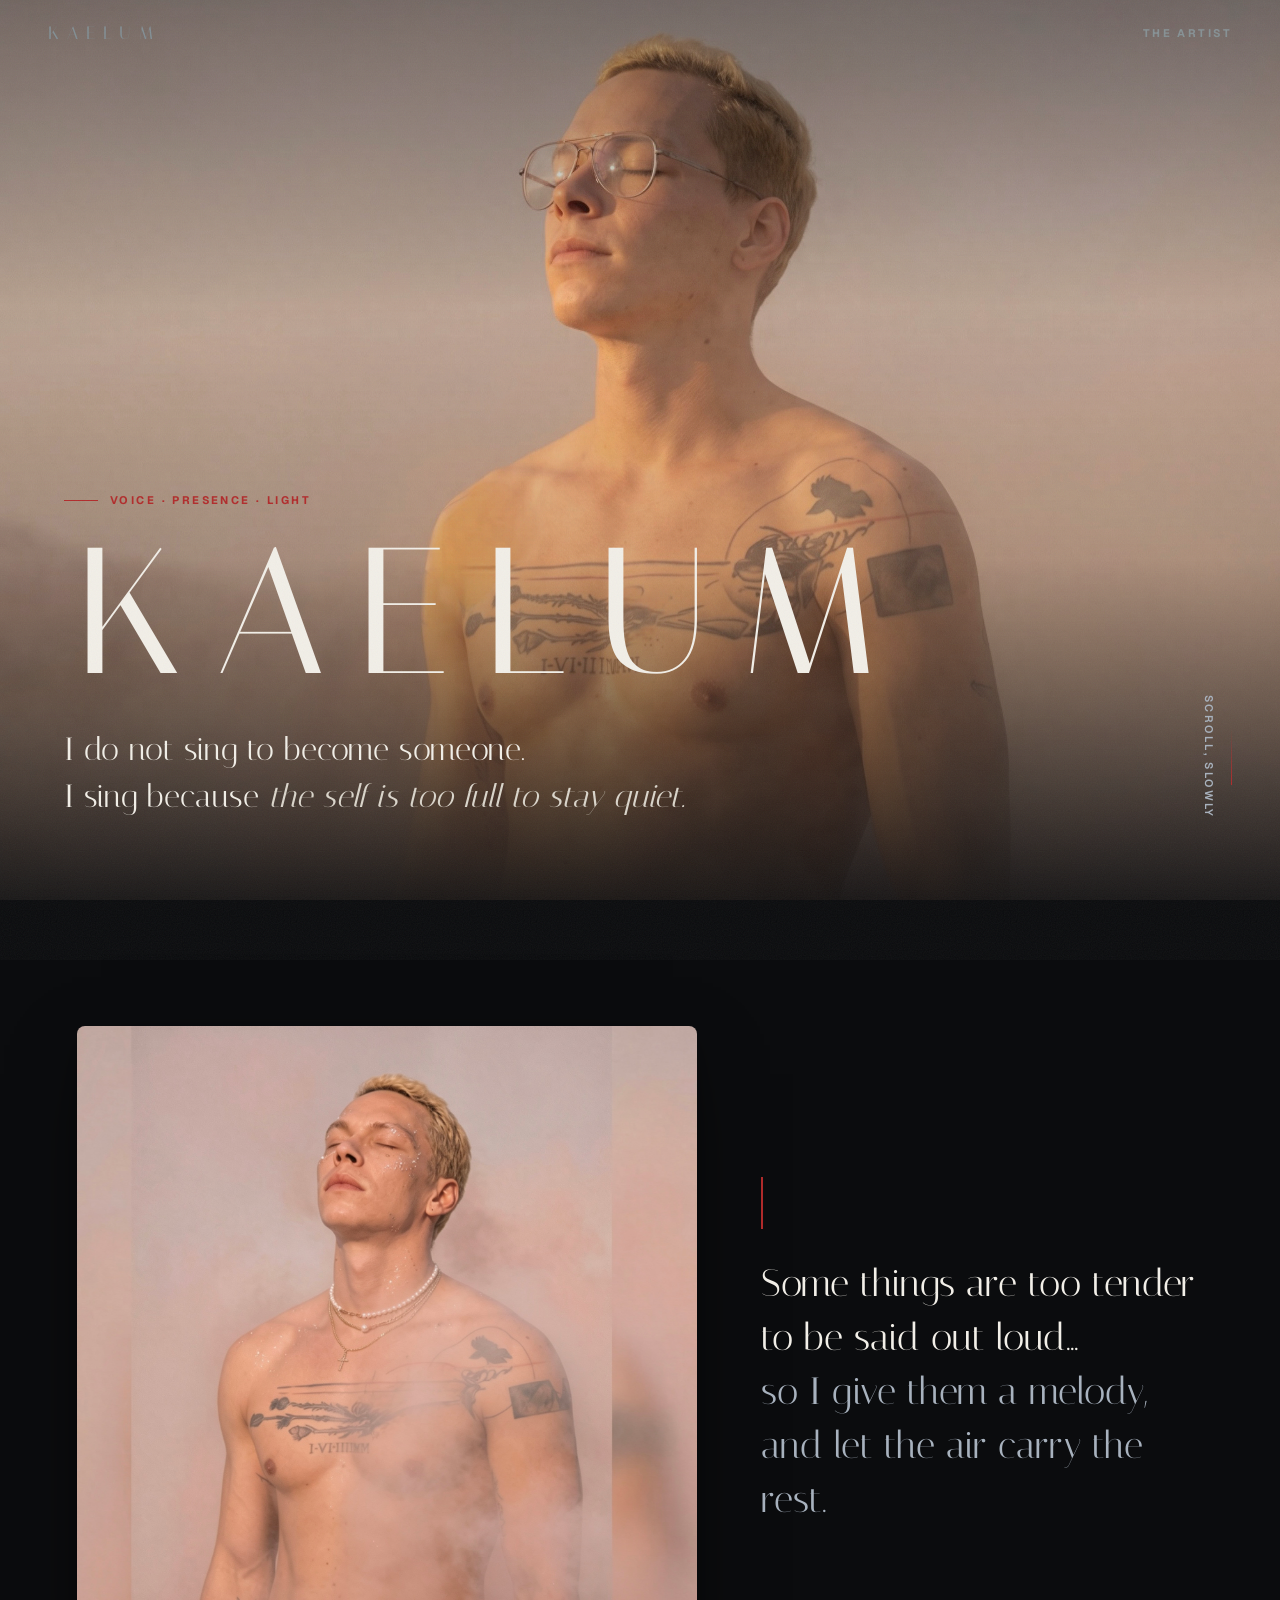
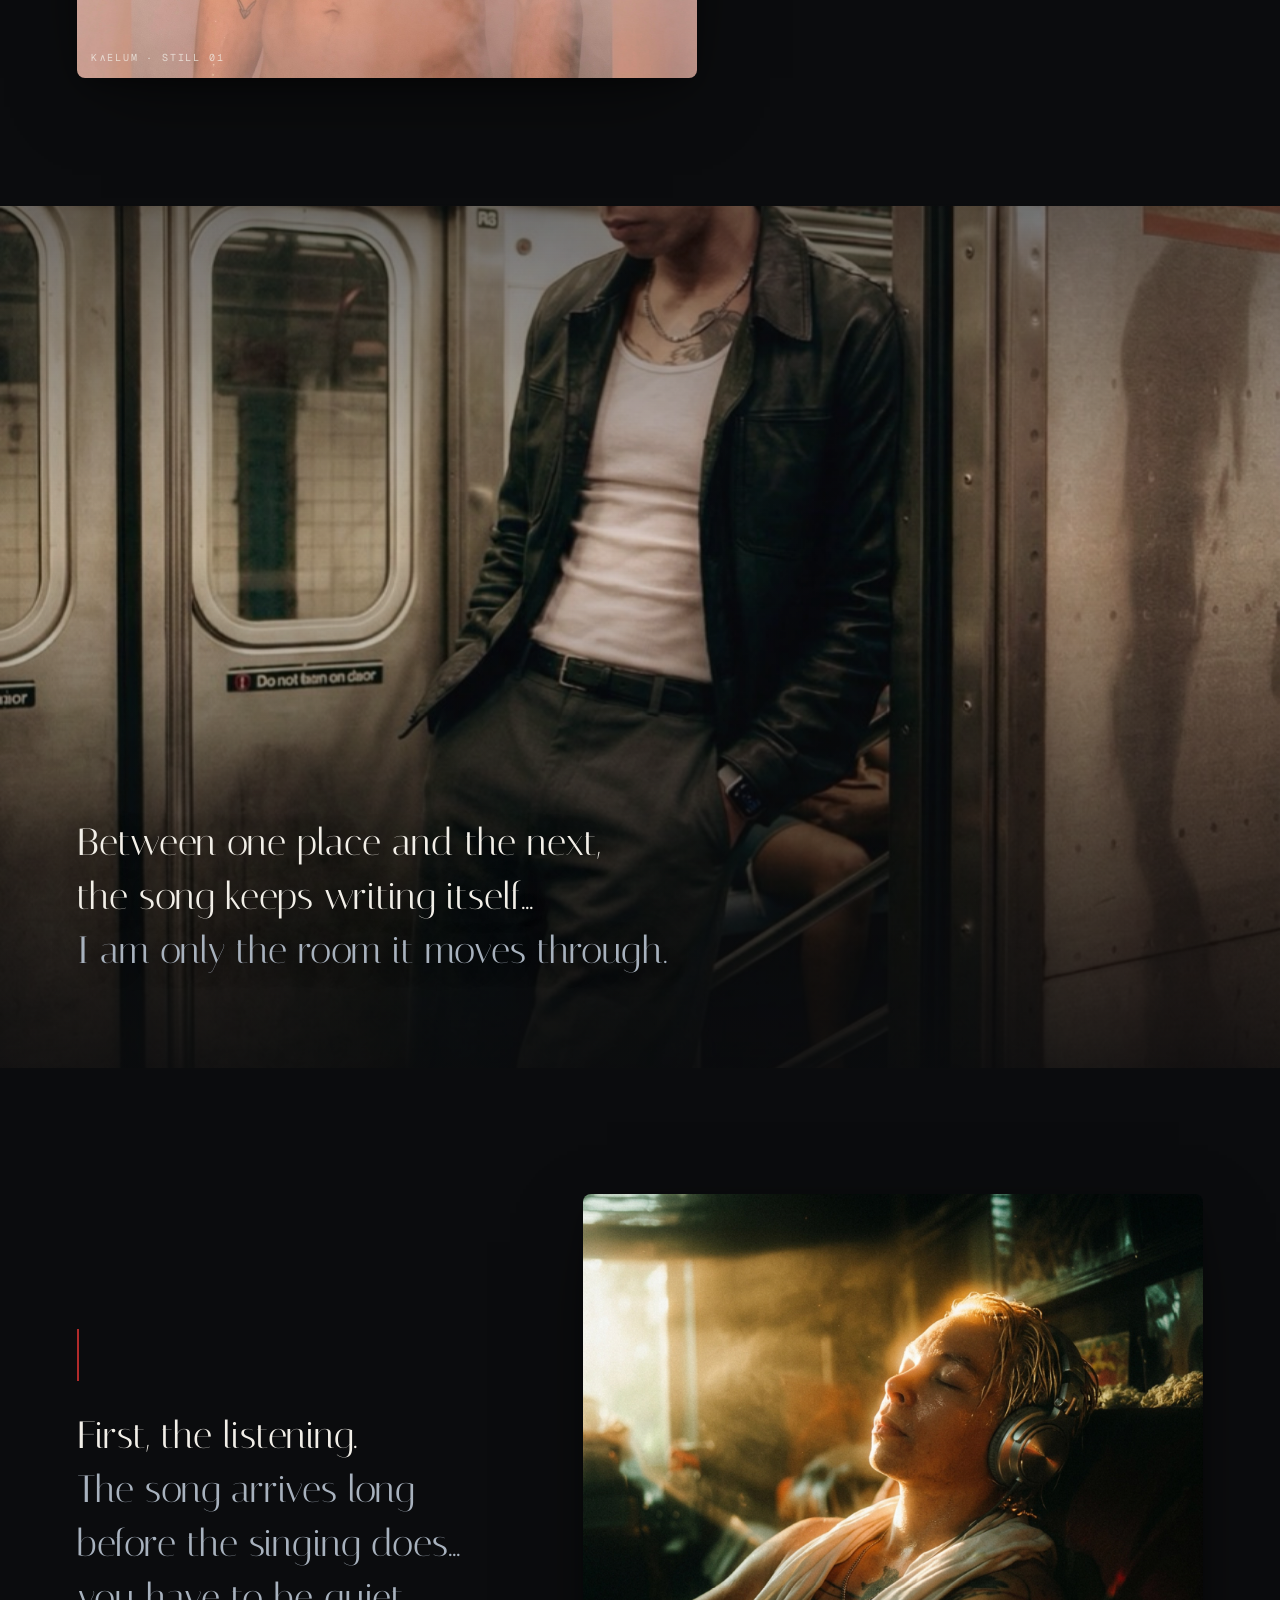
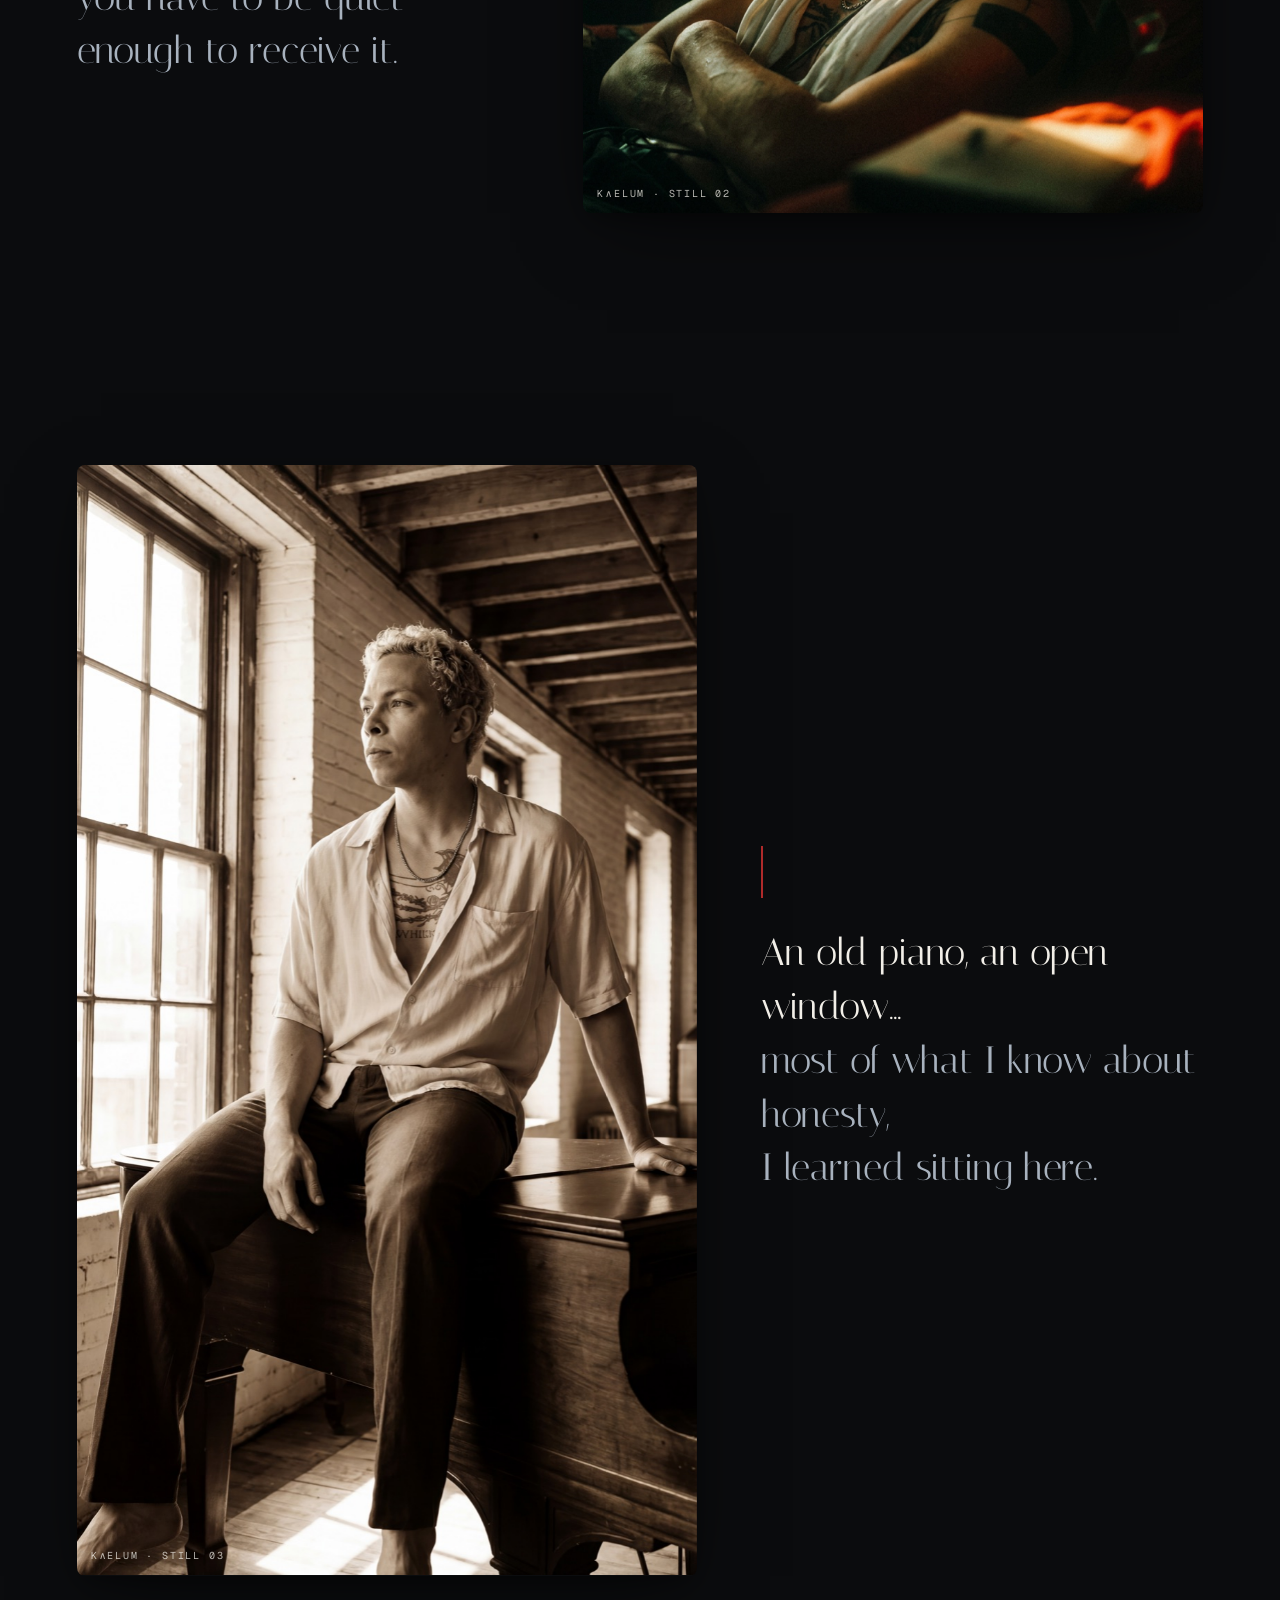
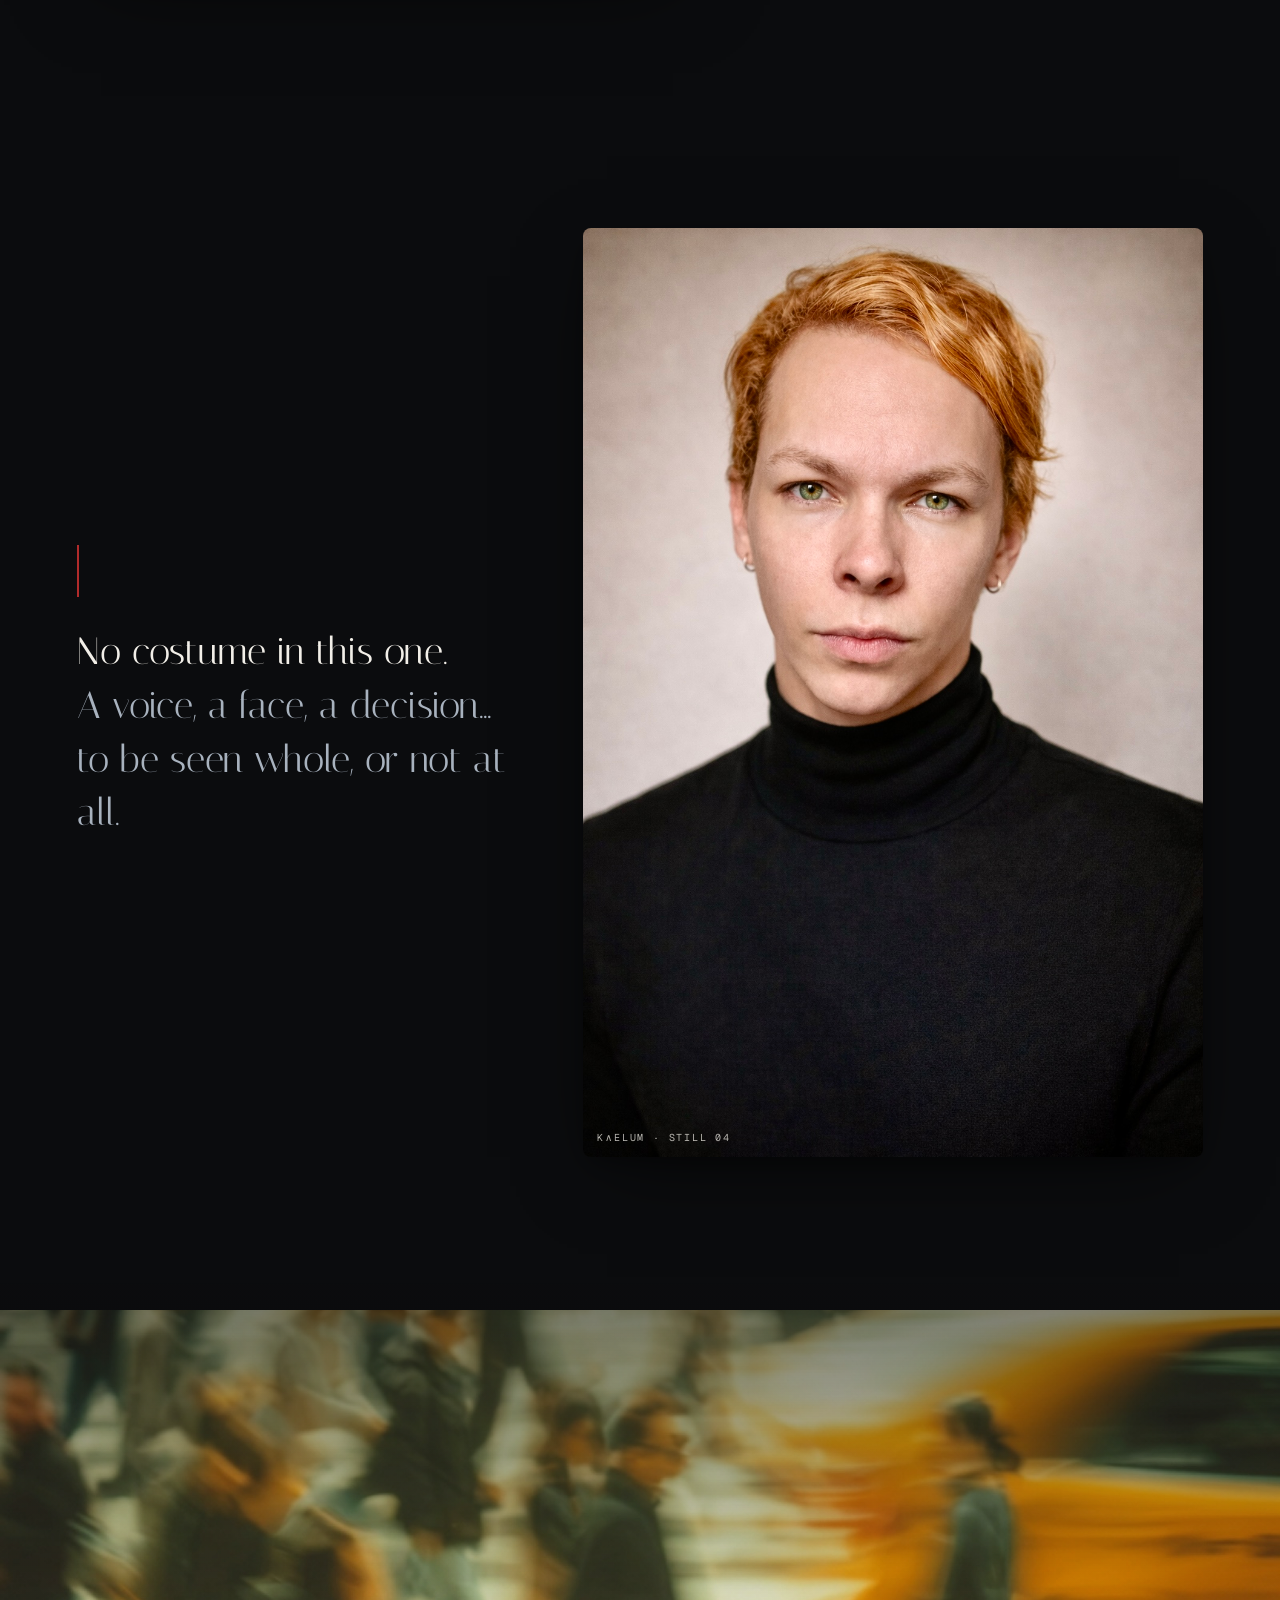
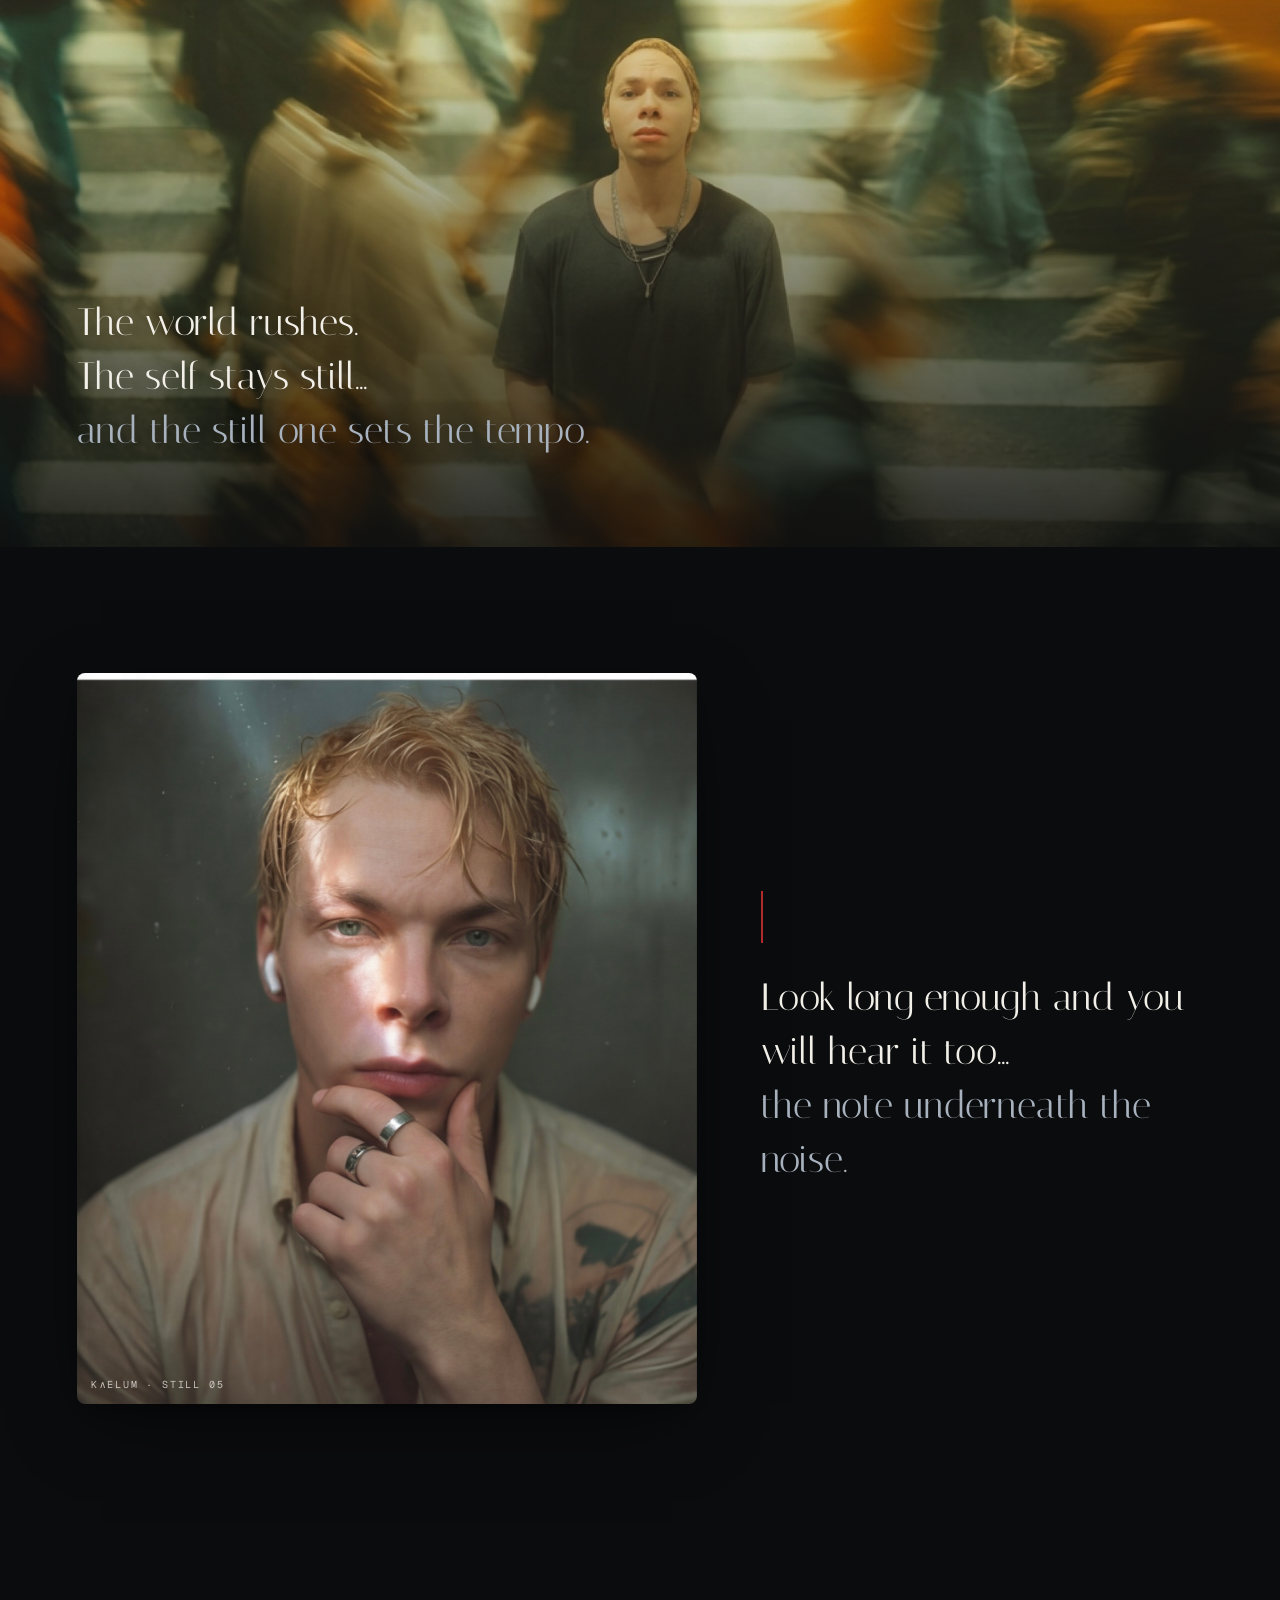
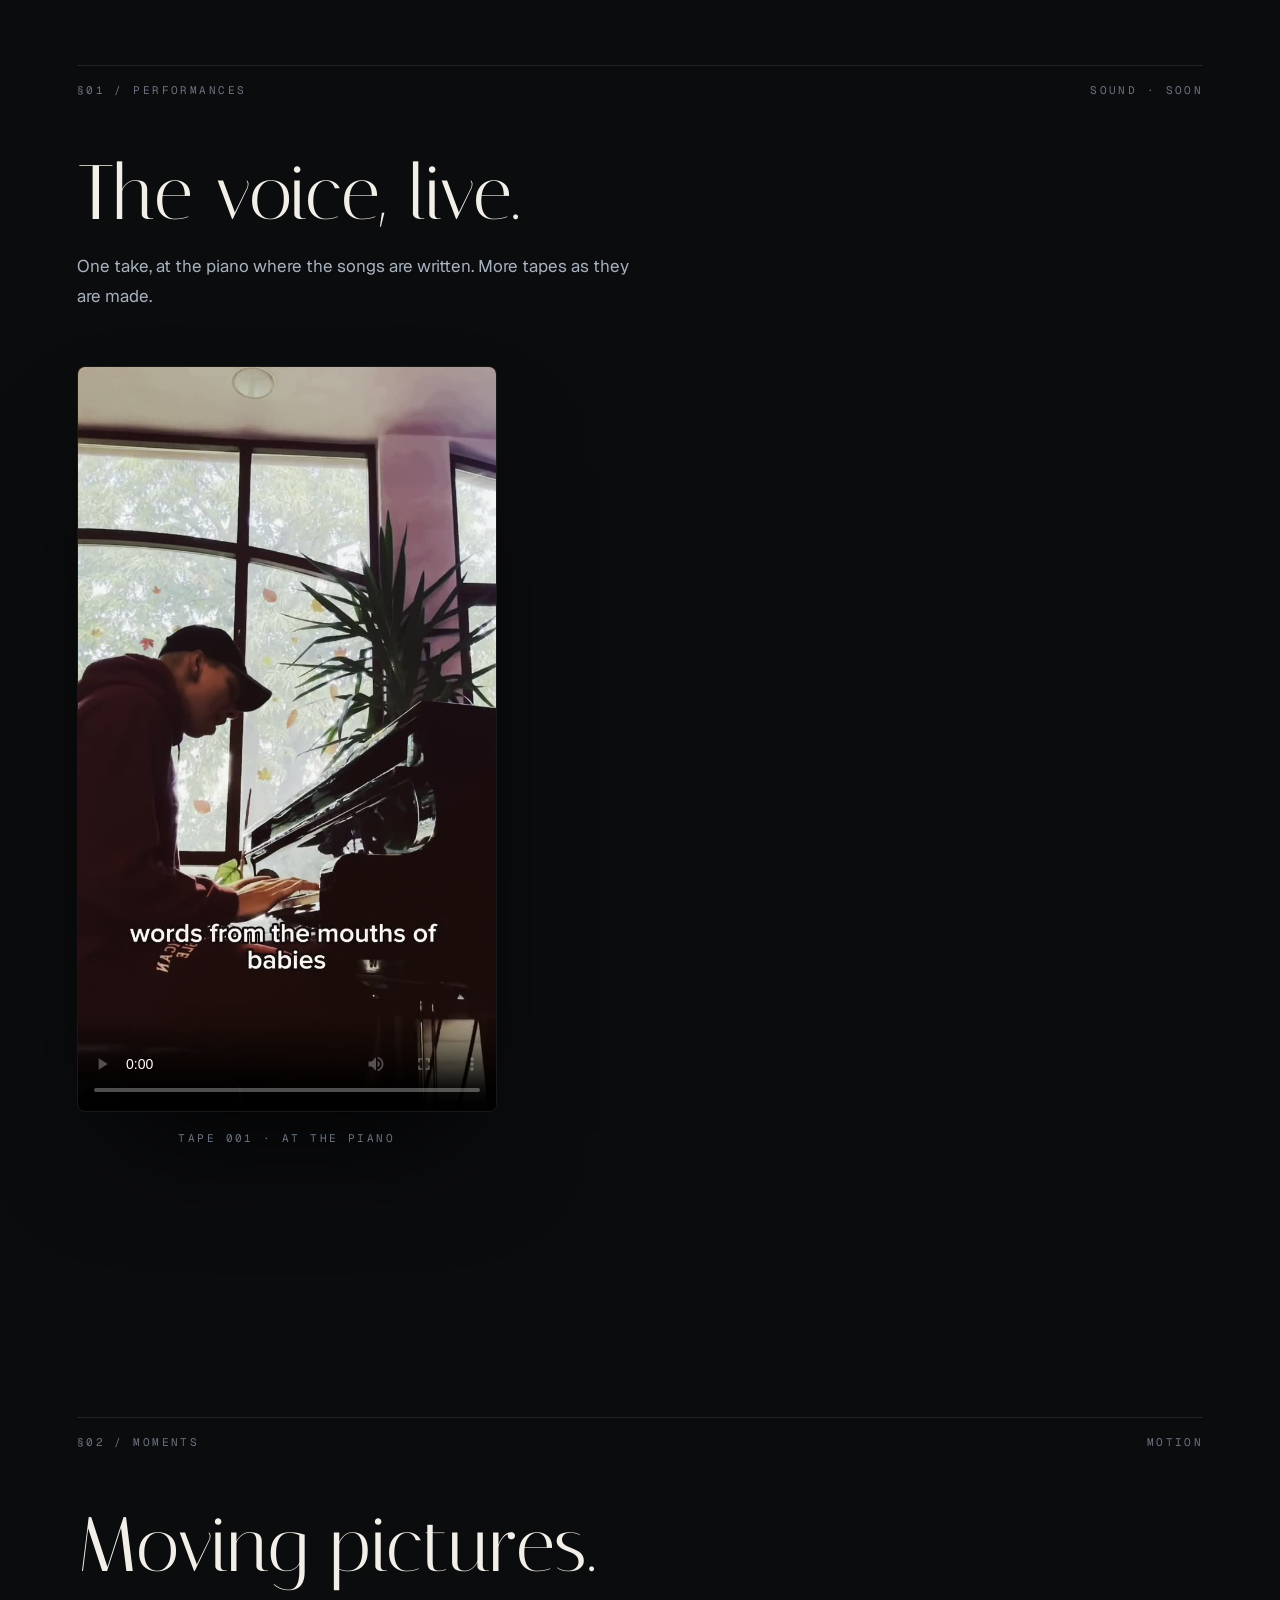
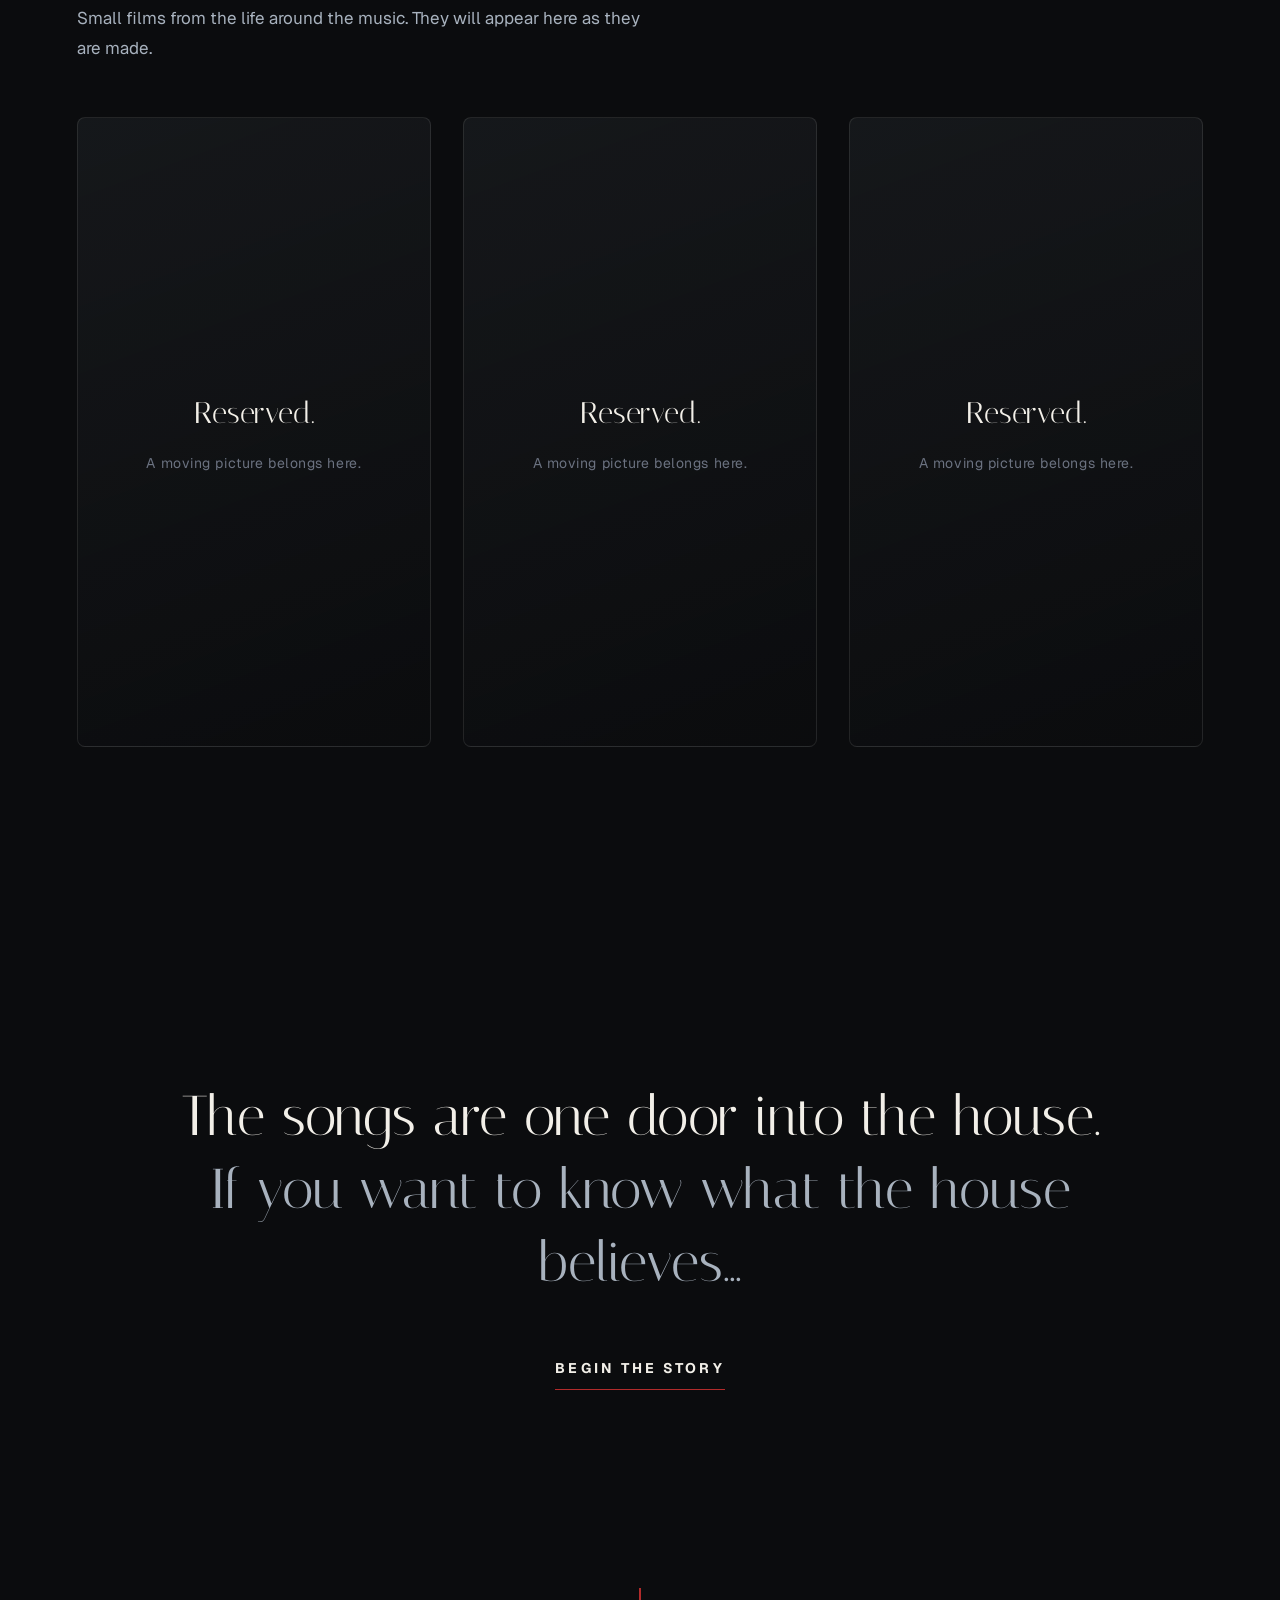
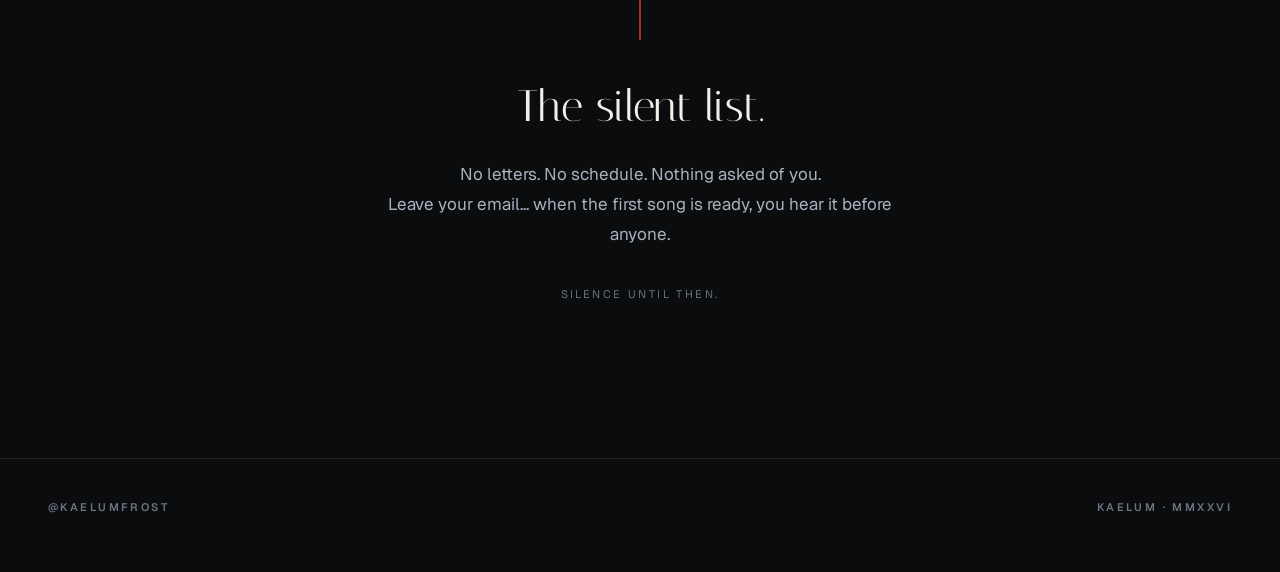
==== commit 9c32cf26: "Add piano performance tape and two new scenes to Artist page Wires in the newly exported material: t" ====
--- a/artist.html
+++ b/artist.html
@@ -351,8 +351,31 @@
     letter-spacing: .04em;
     margin: 0;
   }
-  .slot video { width: 100%; height: 100%; object-fit: contain; background: var(--obsidian-pure); }
   .slot--portrait { aspect-ratio: 9 / 16; }
+
+  /* the tape: vertical film, framed like a stage */
+  .tape {
+    max-width: 420px;
+    margin: 0 auto;
+  }
+  .tape video {
+    width: 100%;
+    aspect-ratio: 9 / 16;
+    object-fit: cover;
+    border-radius: var(--r-md);
+    border: 1px solid var(--border);
+    background: var(--obsidian-pure);
+    box-shadow: var(--shadow-stage);
+  }
+  .tape__label {
+    margin-top: 18px;
+    text-align: center;
+    font-family: var(--font-mono);
+    font-size: 11px;
+    letter-spacing: .22em;
+    text-transform: uppercase;
+    color: var(--fg-subtle);
+  }
 
   /* reels row */
   .reels {
@@ -531,19 +554,26 @@
   </figure>
 </section>
 
-<!-- When the piano photograph is exported, drop it in as assets/photo/piano-loft.jpeg
-     and add a scene here (copy the scene--offset block above). It belongs between
-     the listening image and the portrait: instrument before the voice. -->
-
 <section class="scene scene--offset">
   <figure class="scene__media reveal reveal--slow" style="margin:0">
-    <img src="assets/photo/glitter-vulnerable.jpeg" alt="Kaelum in a black turtleneck, looking straight into the lens" loading="lazy" decoding="async">
+    <img src="assets/photo/web/piano-loft.jpg" alt="Kaelum seated on an old piano in warm light, looking towards the window" loading="lazy" decoding="async">
     <span class="anno">K∧ELUM · STILL 03</span>
   </figure>
   <div class="fragment reveal">
     <div class="fragment__rule"></div>
+    <p>An old piano, an open window...<br><span class="soft">most of what I know about honesty,<br>I learned sitting here.</span></p>
+  </div>
+</section>
+
+<section class="scene scene--offset flip">
+  <div class="fragment reveal">
+    <div class="fragment__rule"></div>
     <p>No costume in this one.<br><span class="soft">A voice, a face, a decision...<br>to be seen whole, or not at all.</span></p>
   </div>
+  <figure class="scene__media reveal reveal--slow" style="margin:0">
+    <img src="assets/photo/glitter-vulnerable.jpeg" alt="Kaelum in a black turtleneck, looking straight into the lens" loading="lazy" decoding="async">
+    <span class="anno">K∧ELUM · STILL 04</span>
+  </figure>
 </section>
 
 <section class="scene scene--bleed">
@@ -556,25 +586,35 @@
   </div>
 </section>
 
+<section class="scene scene--offset">
+  <figure class="scene__media reveal reveal--slow" style="margin:0">
+    <img src="assets/photo/earbuds-gaze.jpeg" alt="Kaelum with wet hair and earbuds, looking into the lens" loading="lazy" decoding="async">
+    <span class="anno">K∧ELUM · STILL 05</span>
+  </figure>
+  <div class="fragment reveal">
+    <div class="fragment__rule"></div>
+    <p>Look long enough and you will hear it too...<br><span class="soft">the note underneath the noise.</span></p>
+  </div>
+</section>
+
 <!-- ============ PERFORMANCES ============ -->
 <section class="sec" id="performances">
   <div class="sec__index"><span>§01 / PERFORMANCES</span><span>SOUND · SOON</span></div>
   <h2 class="sec__title reveal">The voice, live.</h2>
-  <p class="sec__note reveal">This room is being prepared. What belongs here is not a promise, it is a recording... and recordings take the time they take.</p>
+  <p class="sec__note reveal">One take, at the piano where the songs are written. More tapes as they are made.</p>
 
   <div class="stage">
-    <!-- PERFORMANCE FILM SLOT
-         Drop the first performance video at: assets/video/performance-01.mp4
-         (compress to under ~15 MB for the web: ffmpeg -i in.mp4 -vf scale=-2:1080 -crf 26 out.mp4)
-         The script at the bottom of this page detects the file automatically
-         and replaces the empty state with a player. Nothing else to edit. -->
-    <div class="slot slot--film reveal" id="performanceSlot">
-      <div class="slot__empty">
-        <span class="slot__pulse" aria-hidden="true"></span>
-        <p class="slot__line">First recordings arriving.</p>
-        <p class="slot__sub">The songs exist. The tape is on its way.</p>
-      </div>
-    </div>
+    <!-- To add the next tape: copy this figure, point it at
+         assets/video/performance-02.mp4 and its own poster frame.
+         Compress uploads to ~10 MB first:
+         ffmpeg -i in.mp4 -vf scale=720:1280 -crf 28 -movflags +faststart out.mp4 -->
+    <figure class="tape reveal" style="margin:0">
+      <video controls playsinline preload="metadata"
+             src="assets/video/performance-01.mp4"
+             poster="assets/video/performance-01-poster.jpg"
+             aria-label="Kaelum singing at the piano"></video>
+      <figcaption class="tape__label">Tape 001 · at the piano</figcaption>
+    </figure>
   </div>
 </section>
 
@@ -612,9 +652,9 @@
 </section>
 
 <!-- More photographs from the recent shoots can join the sequence above as they
-     are exported. Suggested homes:
-       assets/photo/piano-loft.jpeg    (sepia, seated on the piano)  → scene after "listening"
+     are exported. Still waiting on:
        assets/photo/platform.jpeg      (white shirt, tiled platform) → scene before the crowd
+       assets/photo/glitter-wide.jpeg  (wide mist variant)           → alternate hero or bleed
        assets/photo/mirror-olive.jpeg  (olive double figure)         → backdrop for the closing below
      Keep captions free of any city or place name. -->
 
@@ -678,22 +718,6 @@
     update();
   }
 
-  /* ---------- performance film auto-detect ---------- */
-  var slot = document.getElementById('performanceSlot');
-  if (slot && window.location.protocol !== 'file:') {
-    fetch('assets/video/performance-01.mp4', { method: 'HEAD' }).then(function (res) {
-      if (!res.ok) return;
-      var type = res.headers.get('content-type') || '';
-      if (type.indexOf('video') === -1 && type.indexOf('octet-stream') === -1) return;
-      var v = document.createElement('video');
-      v.src = 'assets/video/performance-01.mp4';
-      v.controls = true;
-      v.playsInline = true;
-      v.preload = 'metadata';
-      slot.innerHTML = '';
-      slot.appendChild(v);
-    }).catch(function () {});
-  }
 })();
 </script>
 
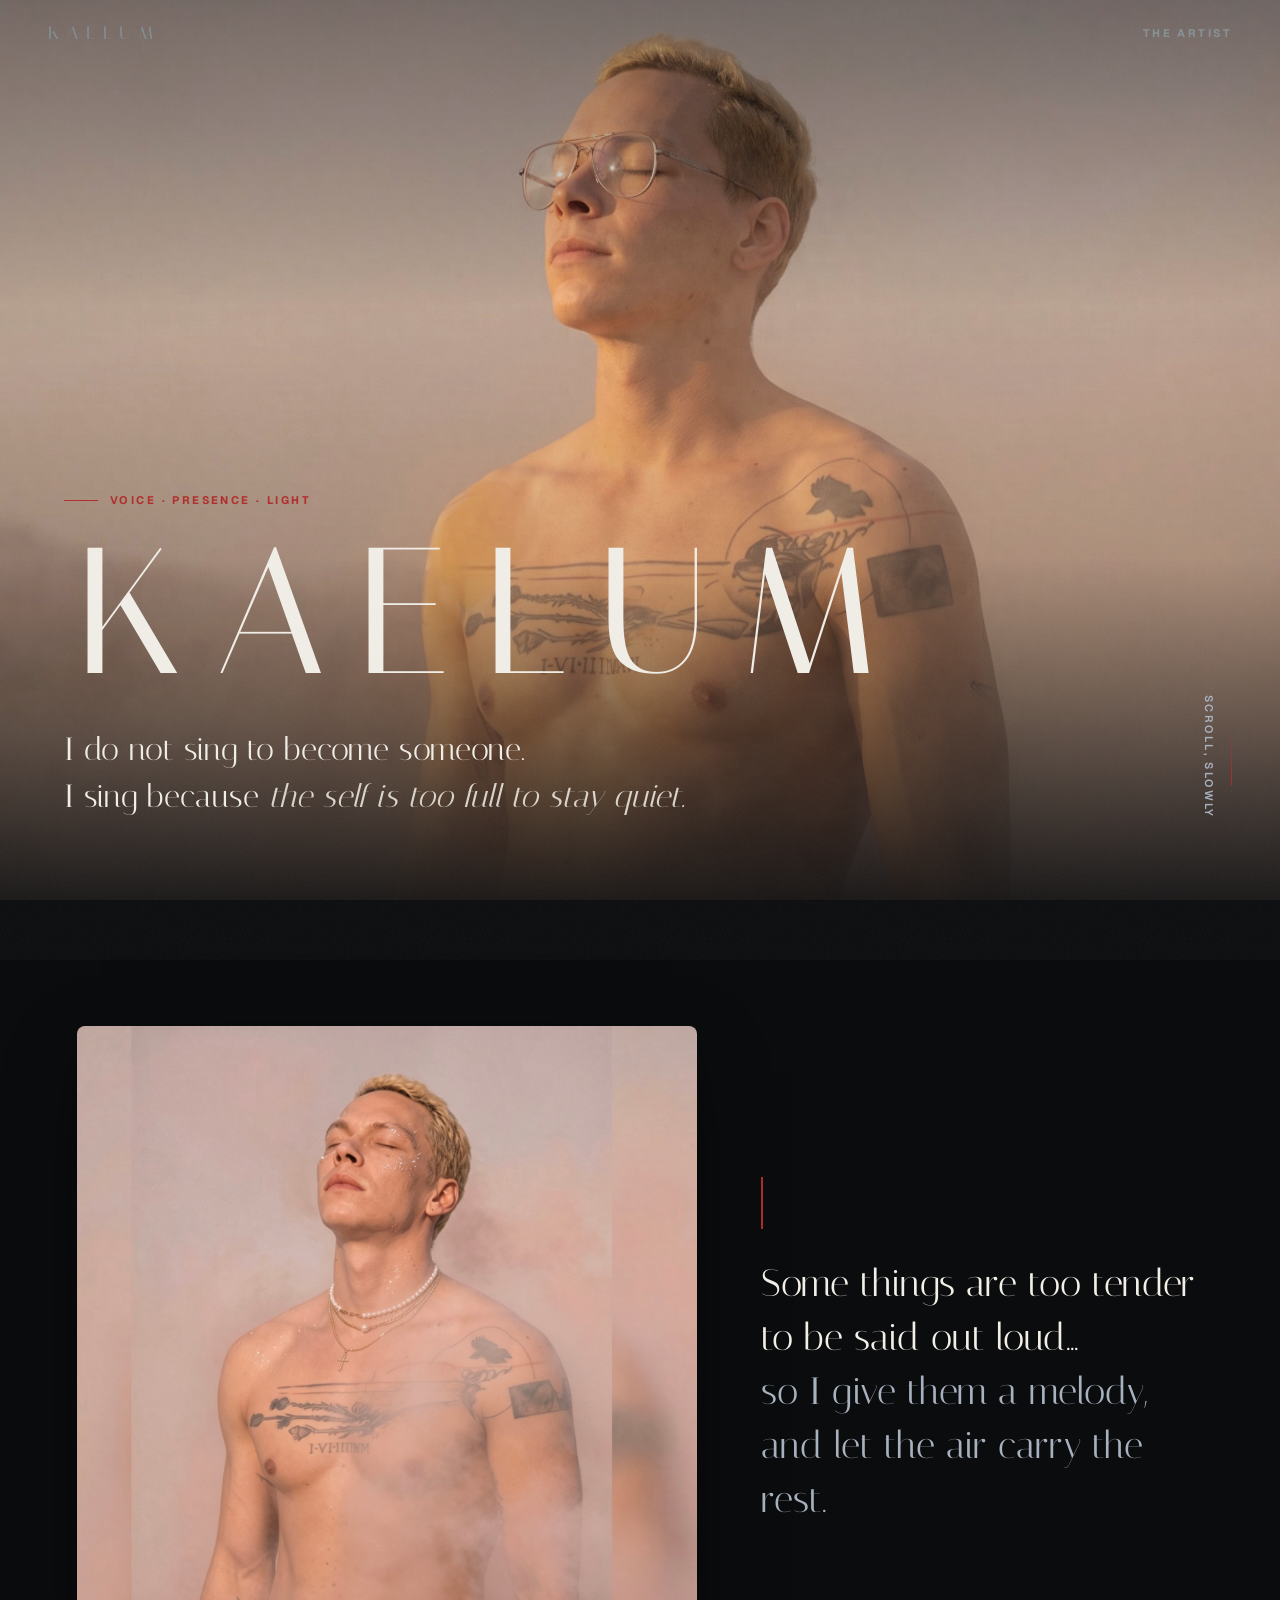
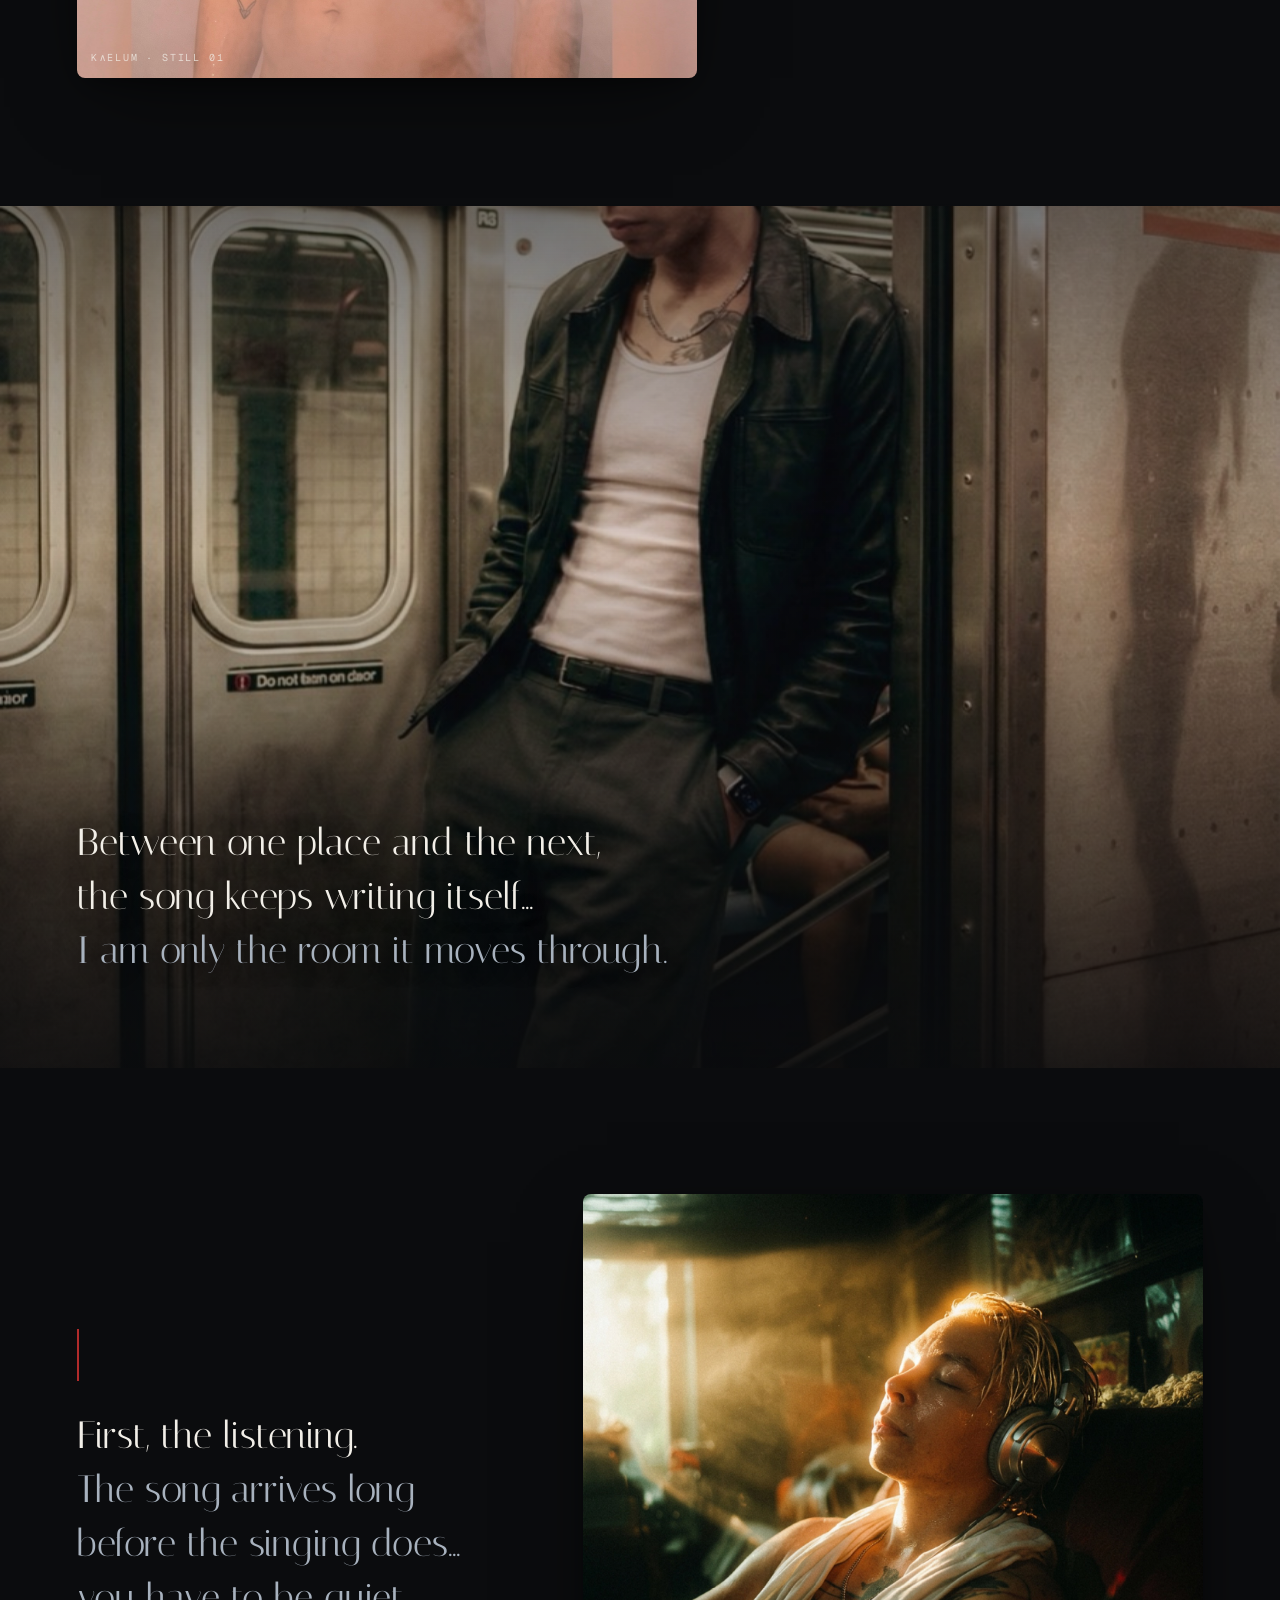
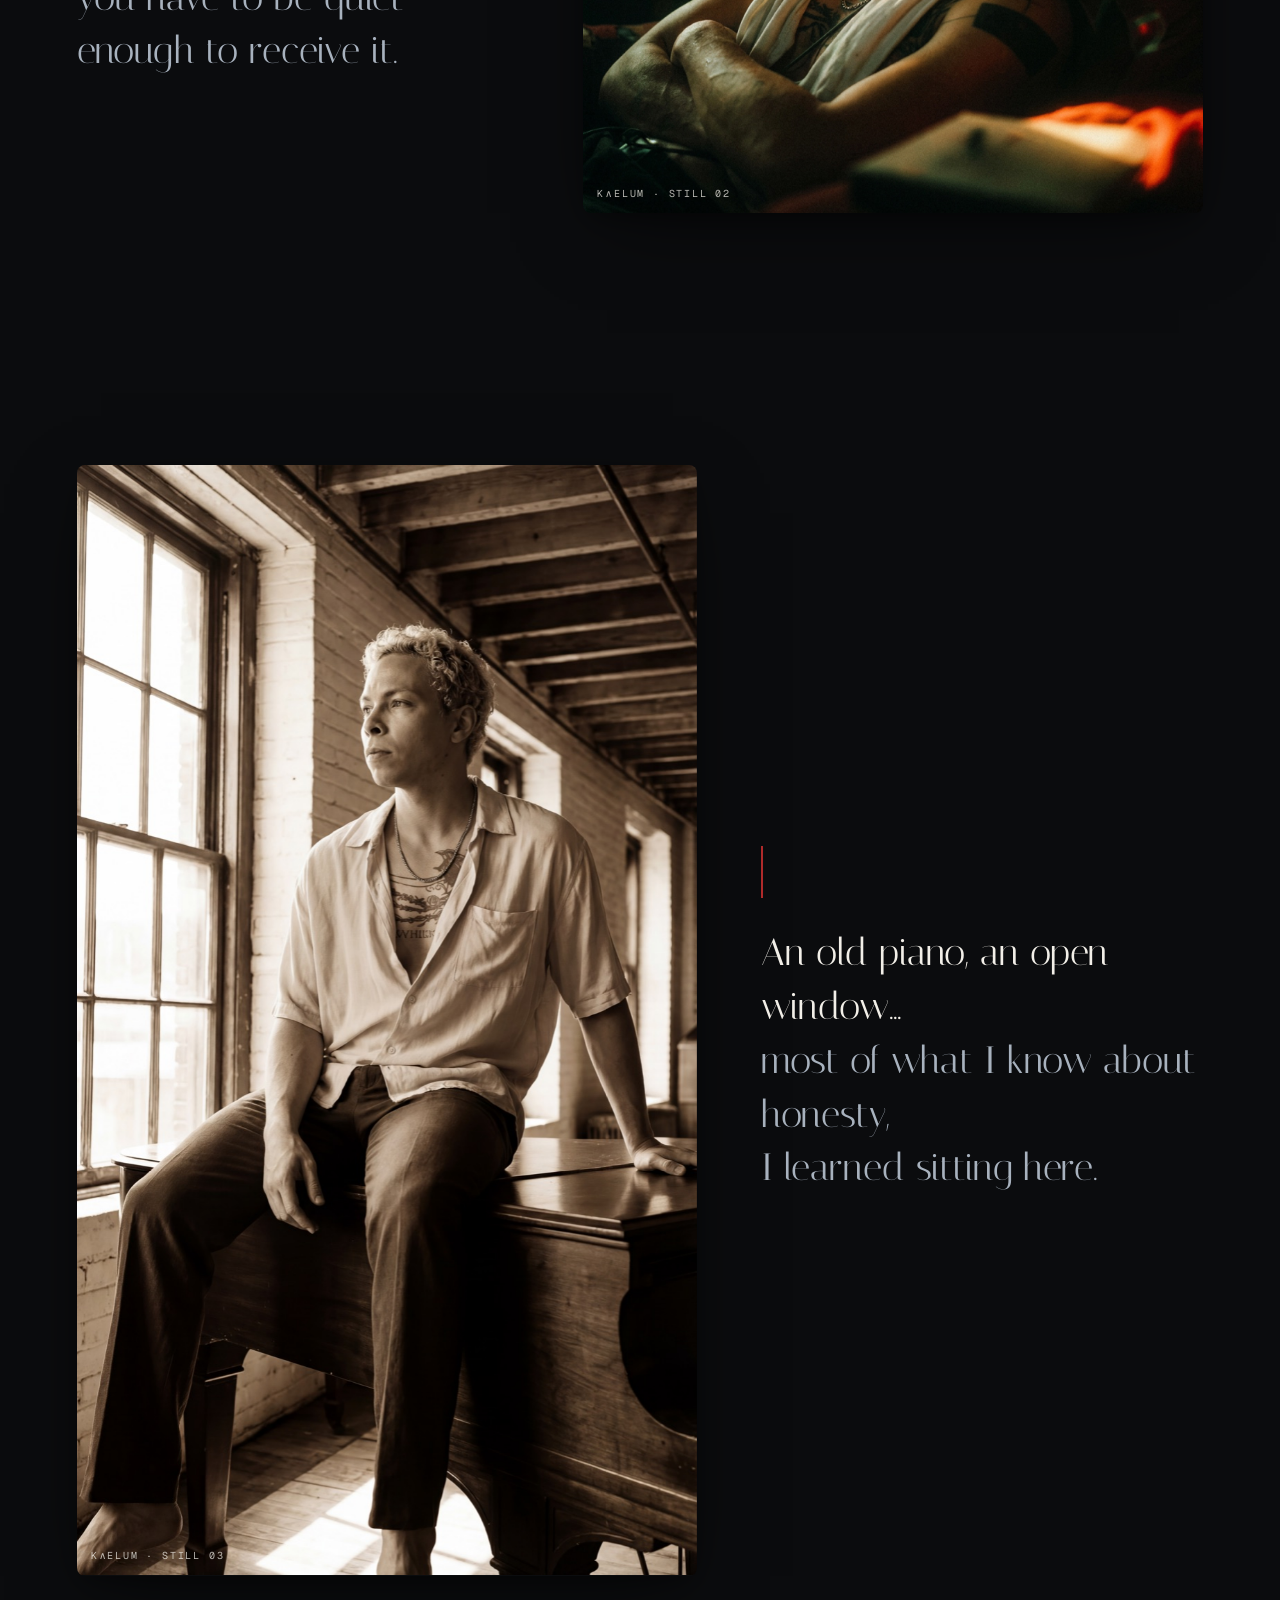
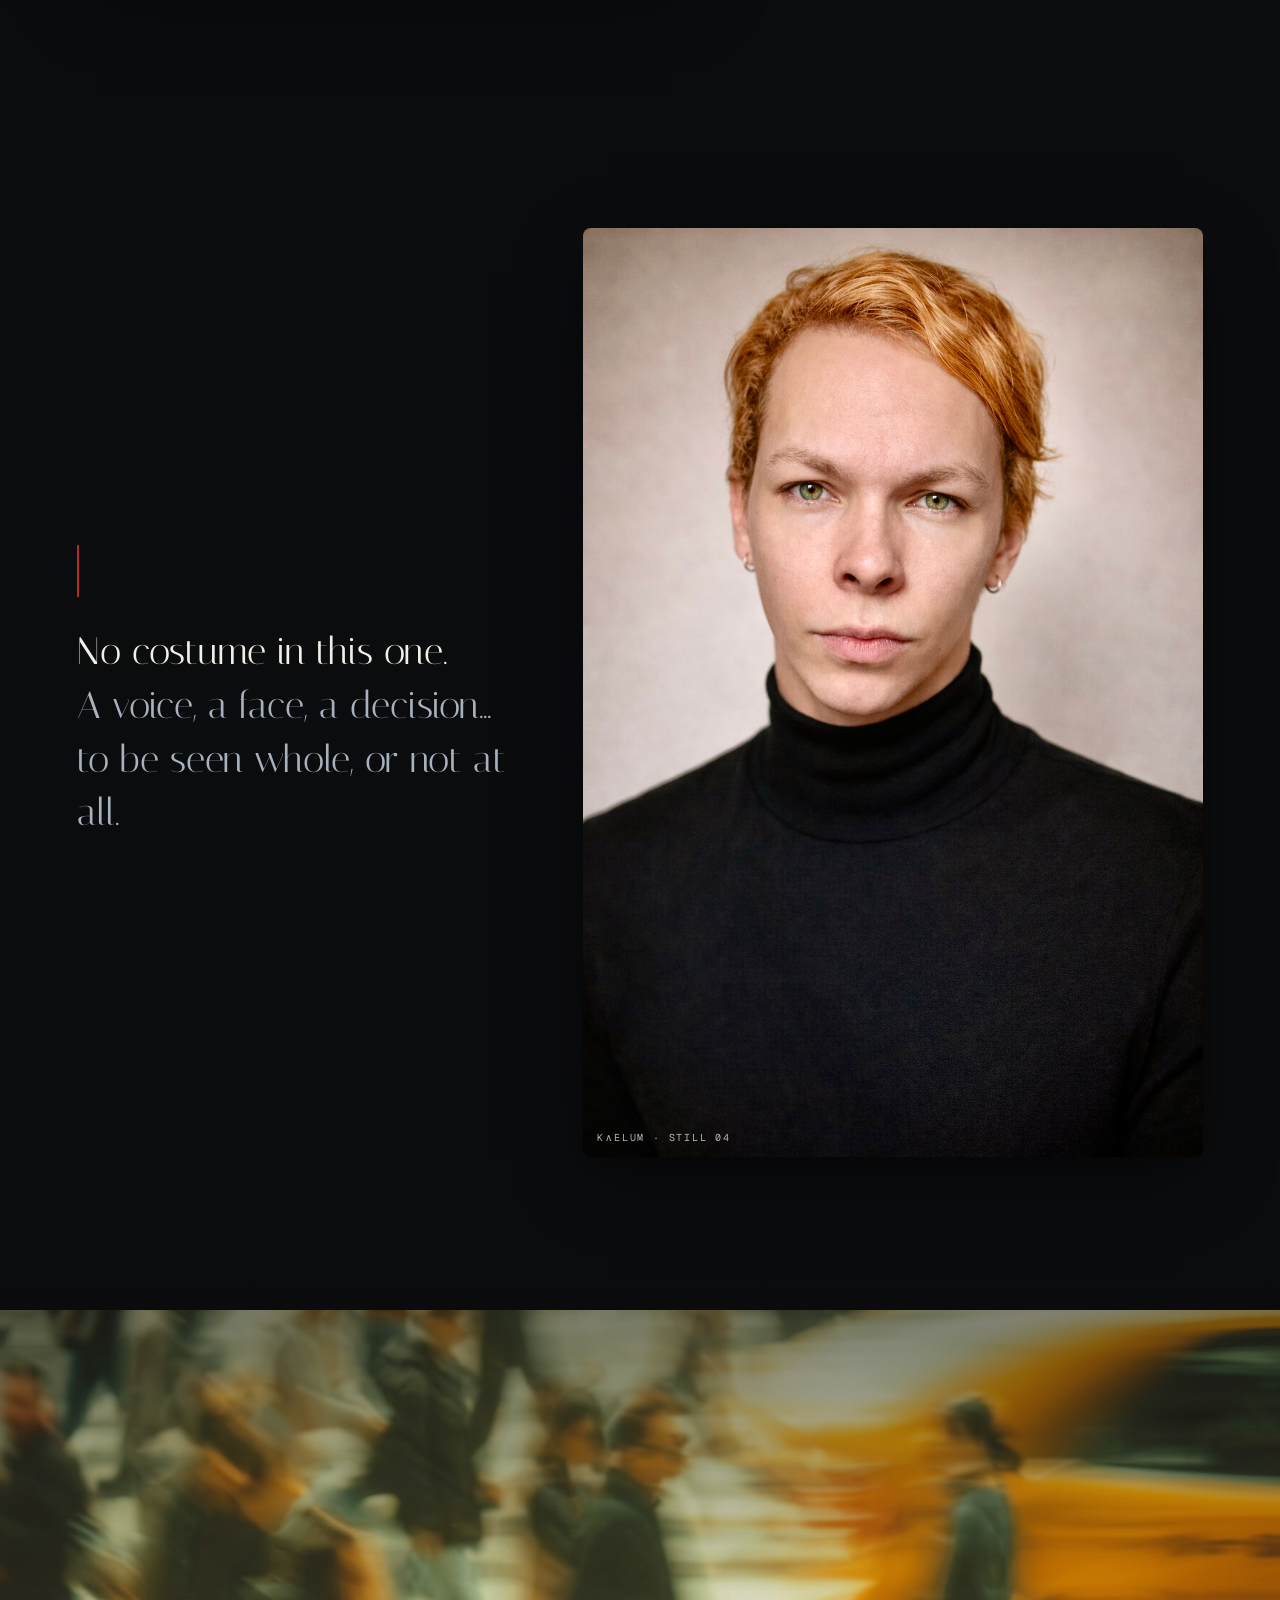
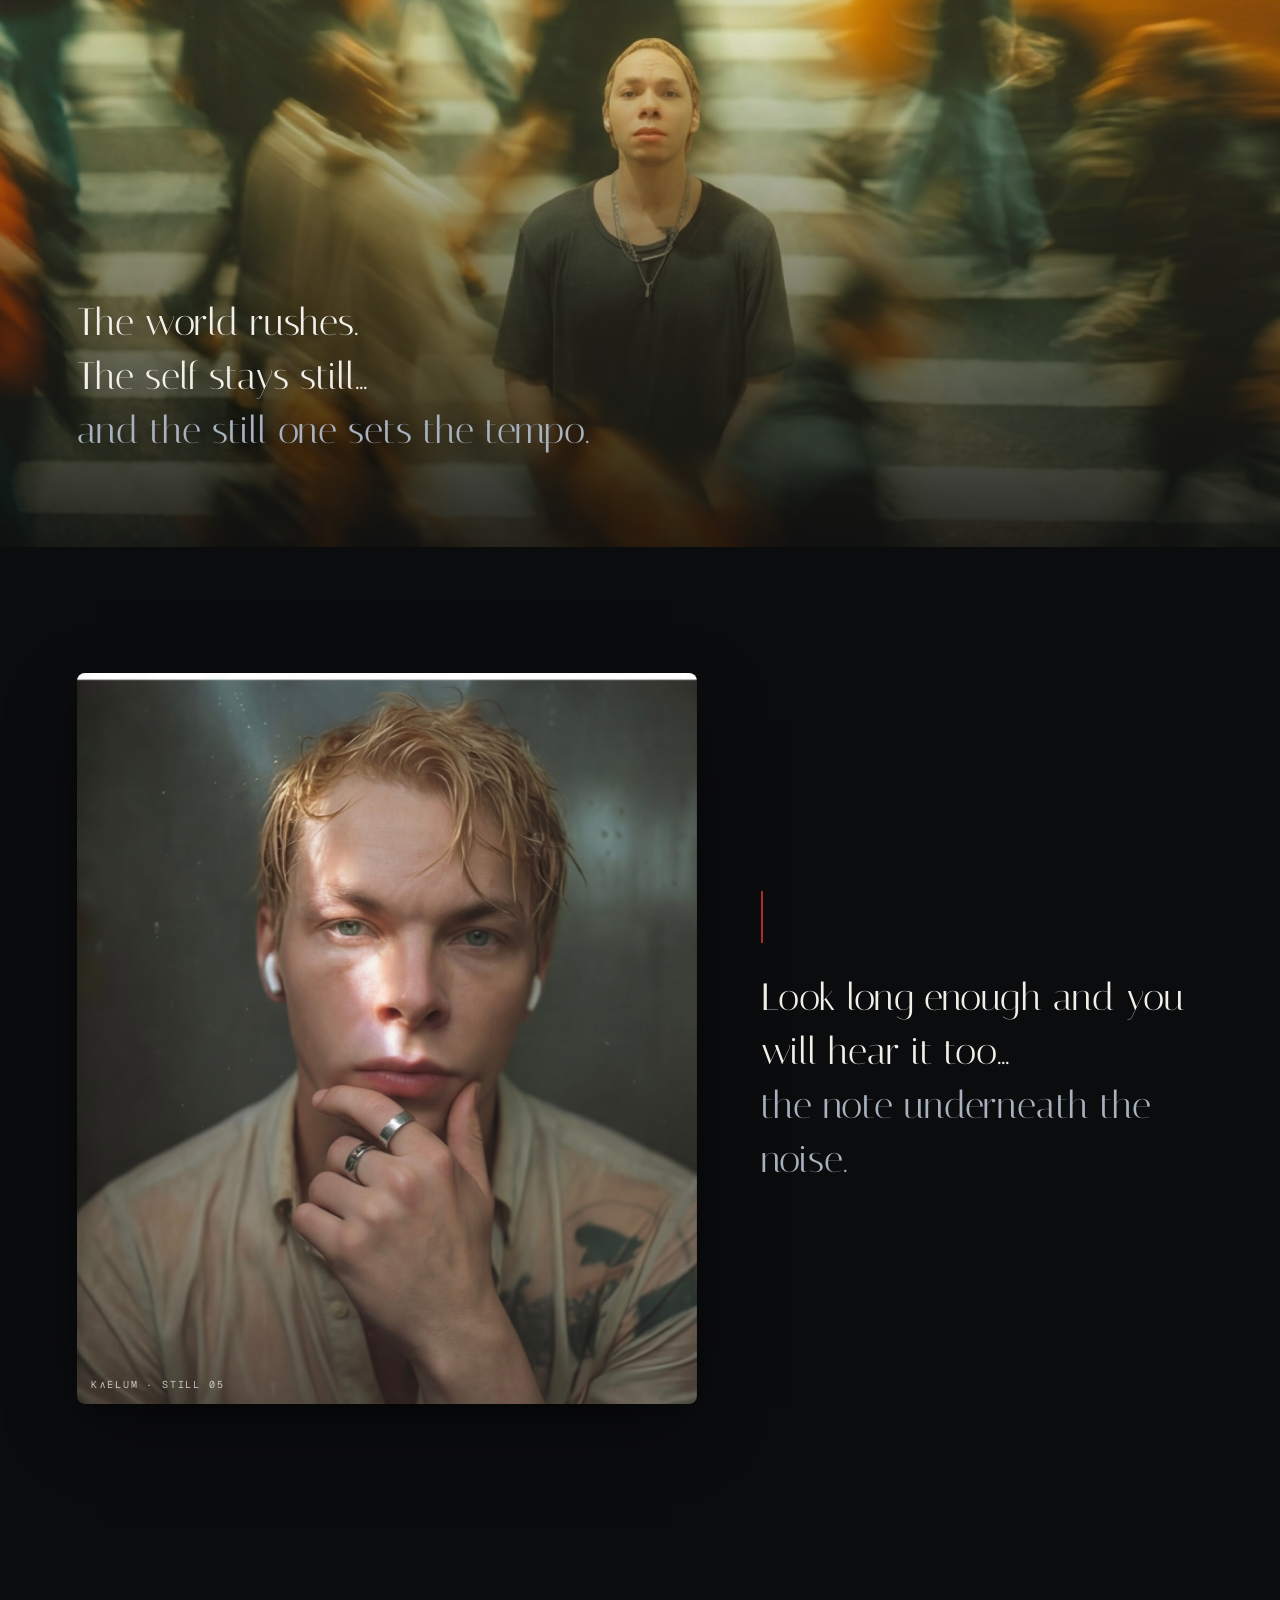
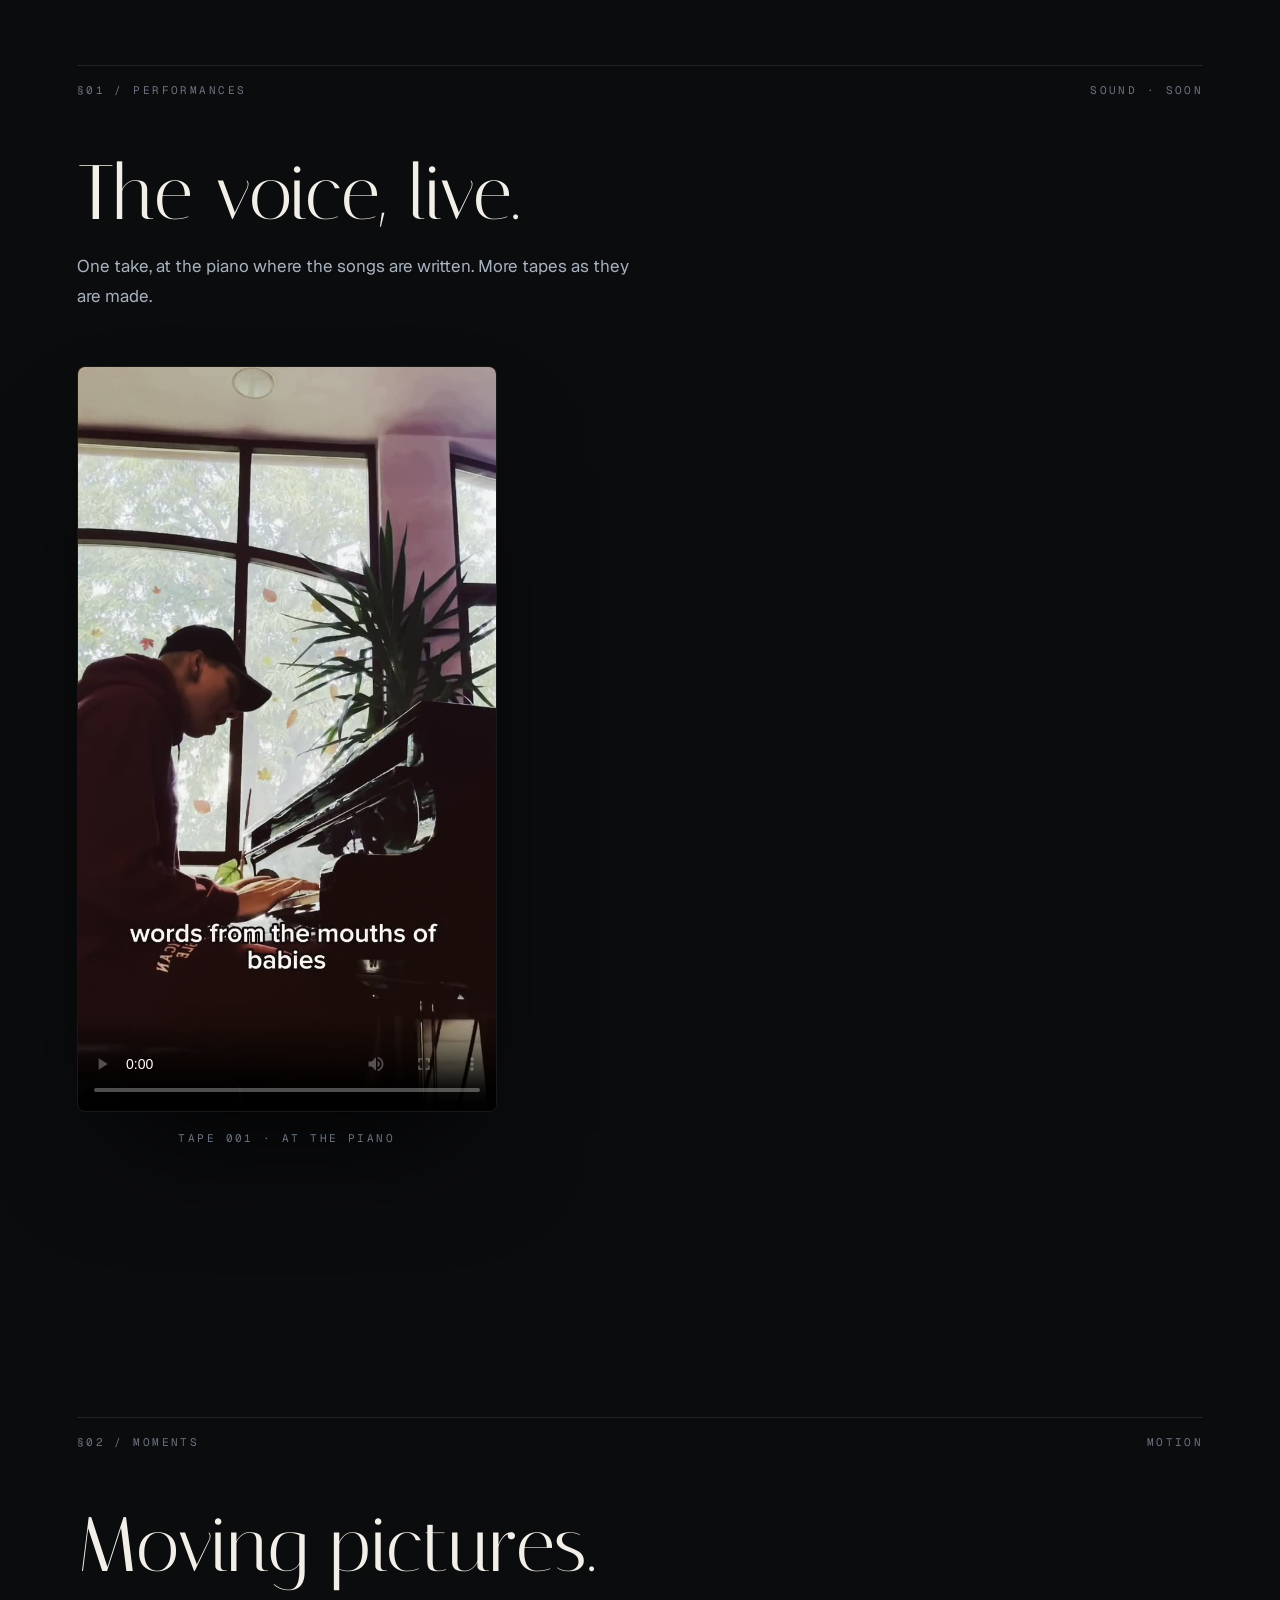
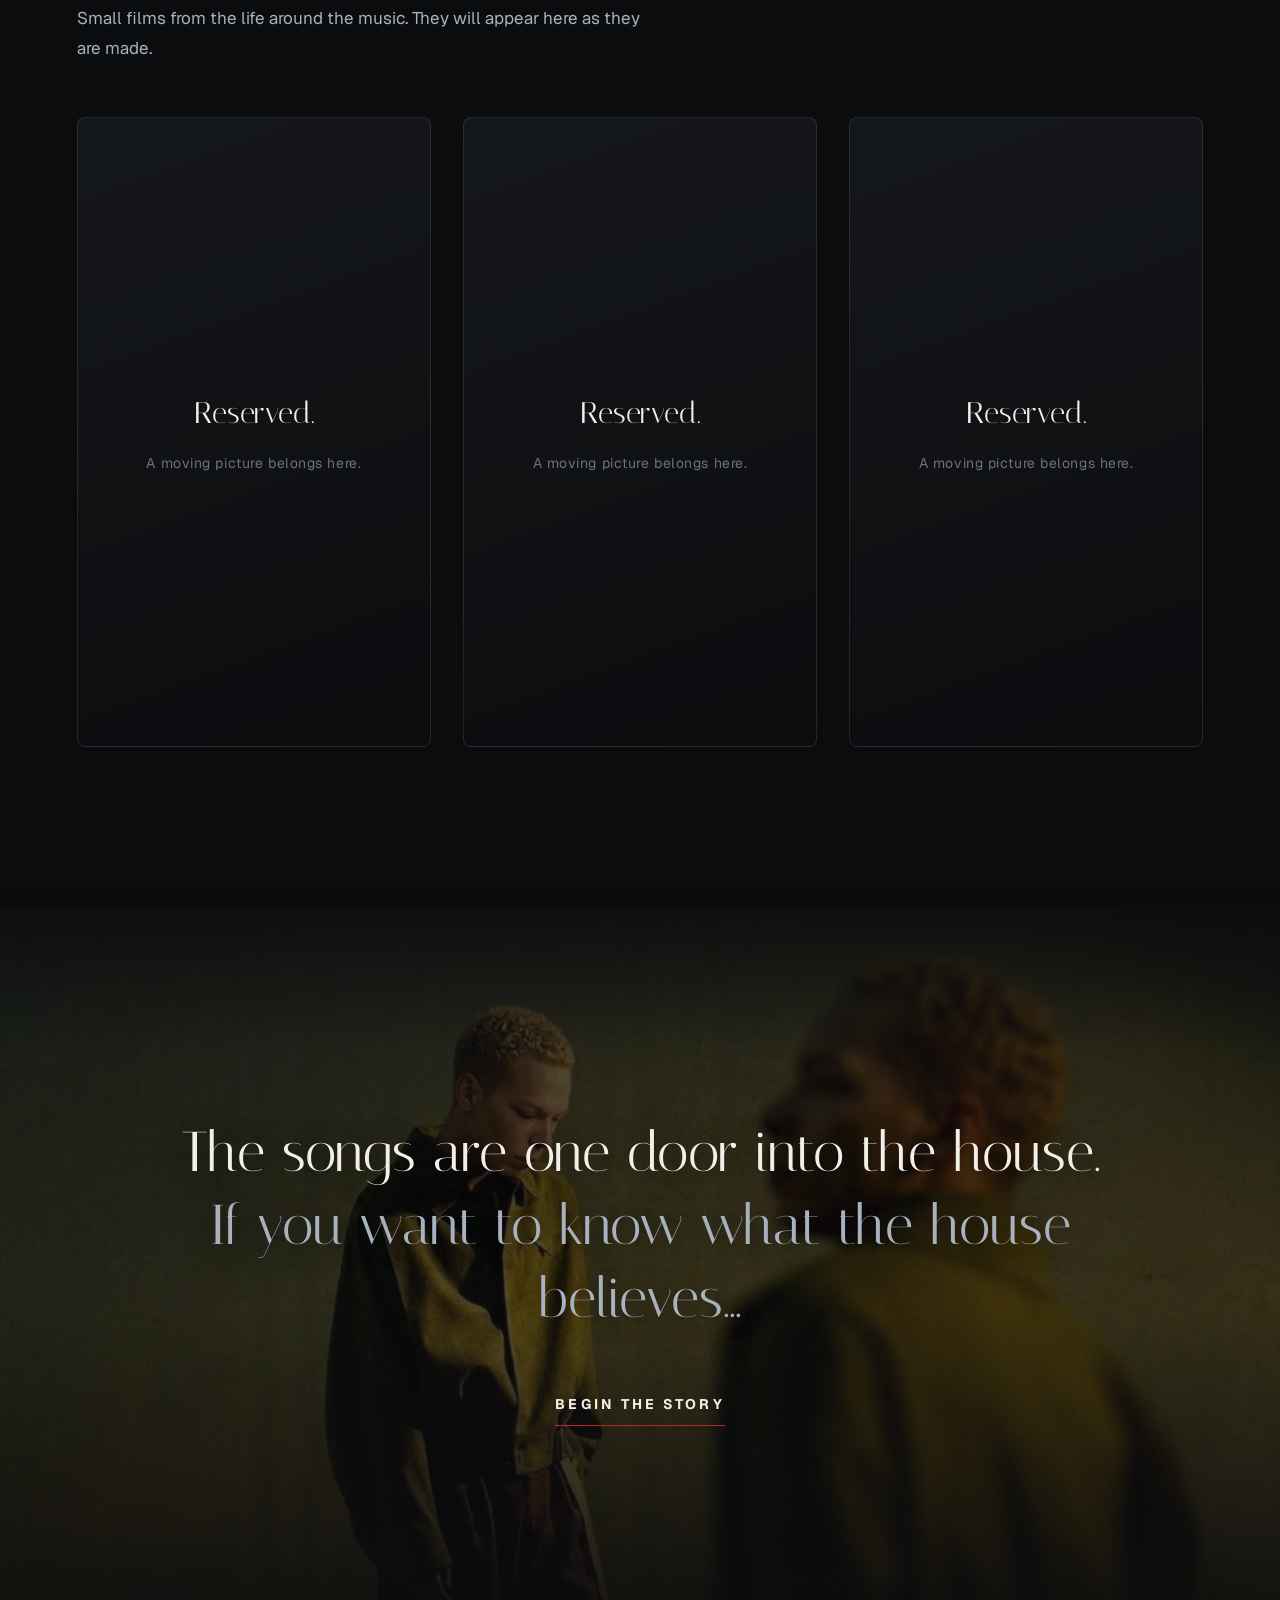
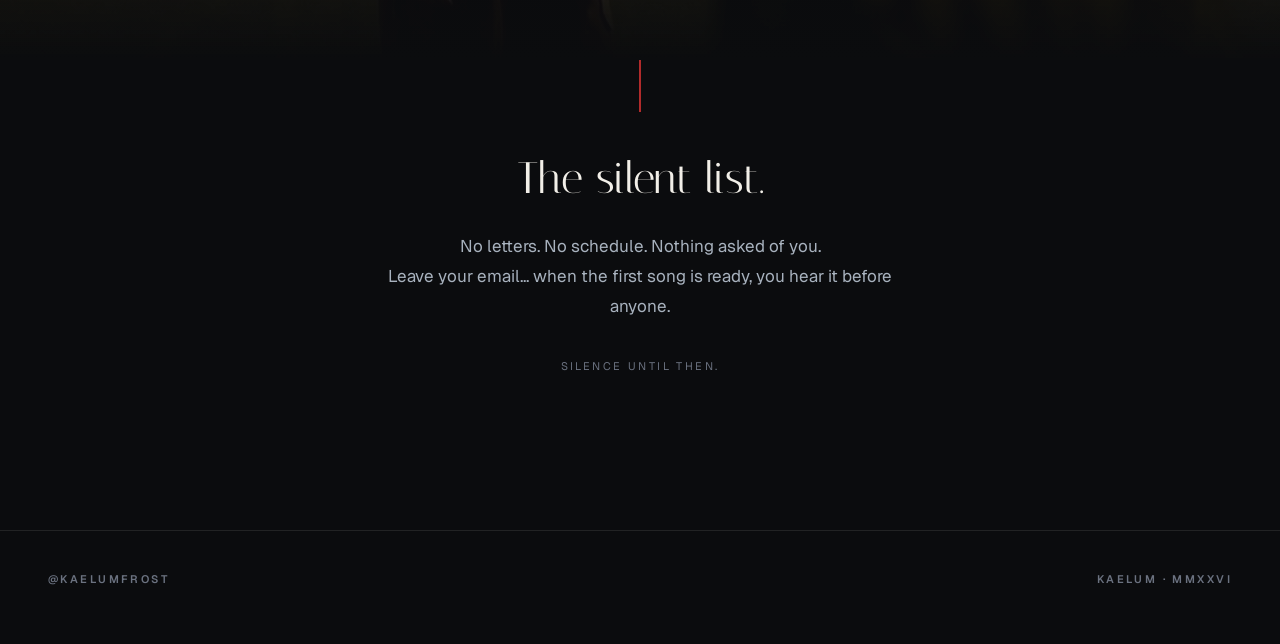
==== commit 04420fae: "Set olive mirror photograph as closing backdrop The closing invitation now sits over the olive doubl" ====
--- a/artist.html
+++ b/artist.html
@@ -390,8 +390,30 @@
     position: relative;
     z-index: 1;
     text-align: center;
-    padding: clamp(120px, 22vh, 260px) clamp(20px, 6vw, 96px);
-  }
+    padding: clamp(140px, 26vh, 300px) clamp(20px, 6vw, 96px);
+    isolation: isolate;
+    overflow: hidden;
+  }
+  .closing__media {
+    position: absolute;
+    inset: 0;
+    z-index: -1;
+    overflow: hidden;
+  }
+  .closing__media img {
+    width: 100%;
+    height: 114%;
+    object-fit: cover;
+    object-position: 50% 30%;
+    will-change: transform;
+  }
+  .closing__media .scene__scrim {
+    position: absolute;
+    inset: 0;
+    background:
+      linear-gradient(180deg, var(--obsidian) 0%, rgba(11,12,14,.72) 22%, rgba(11,12,14,.66) 55%, var(--obsidian) 100%);
+  }
+  .closing__line { text-shadow: 0 2px 28px rgba(0,0,0,.6); }
   .closing__line {
     font-family: var(--font-editorial);
     font-size: clamp(30px, 4.4vw, 60px);
@@ -655,11 +677,14 @@
      are exported. Still waiting on:
        assets/photo/platform.jpeg      (white shirt, tiled platform) → scene before the crowd
        assets/photo/glitter-wide.jpeg  (wide mist variant)           → alternate hero or bleed
-       assets/photo/mirror-olive.jpeg  (olive double figure)         → backdrop for the closing below
      Keep captions free of any city or place name. -->
 
 <!-- ============ CLOSING ============ -->
 <section class="closing">
+  <div class="closing__media" aria-hidden="true">
+    <img src="assets/photo/web/mirror-olive.jpg" alt="" data-parallax="0.08" loading="lazy" decoding="async">
+    <div class="scene__scrim"></div>
+  </div>
   <p class="closing__line reveal">The songs are one door into the house.<br><span class="soft">If you want to know what the house believes...</span></p>
   <a class="closing__link reveal" href="index.html">Begin the story</a>
 </section>
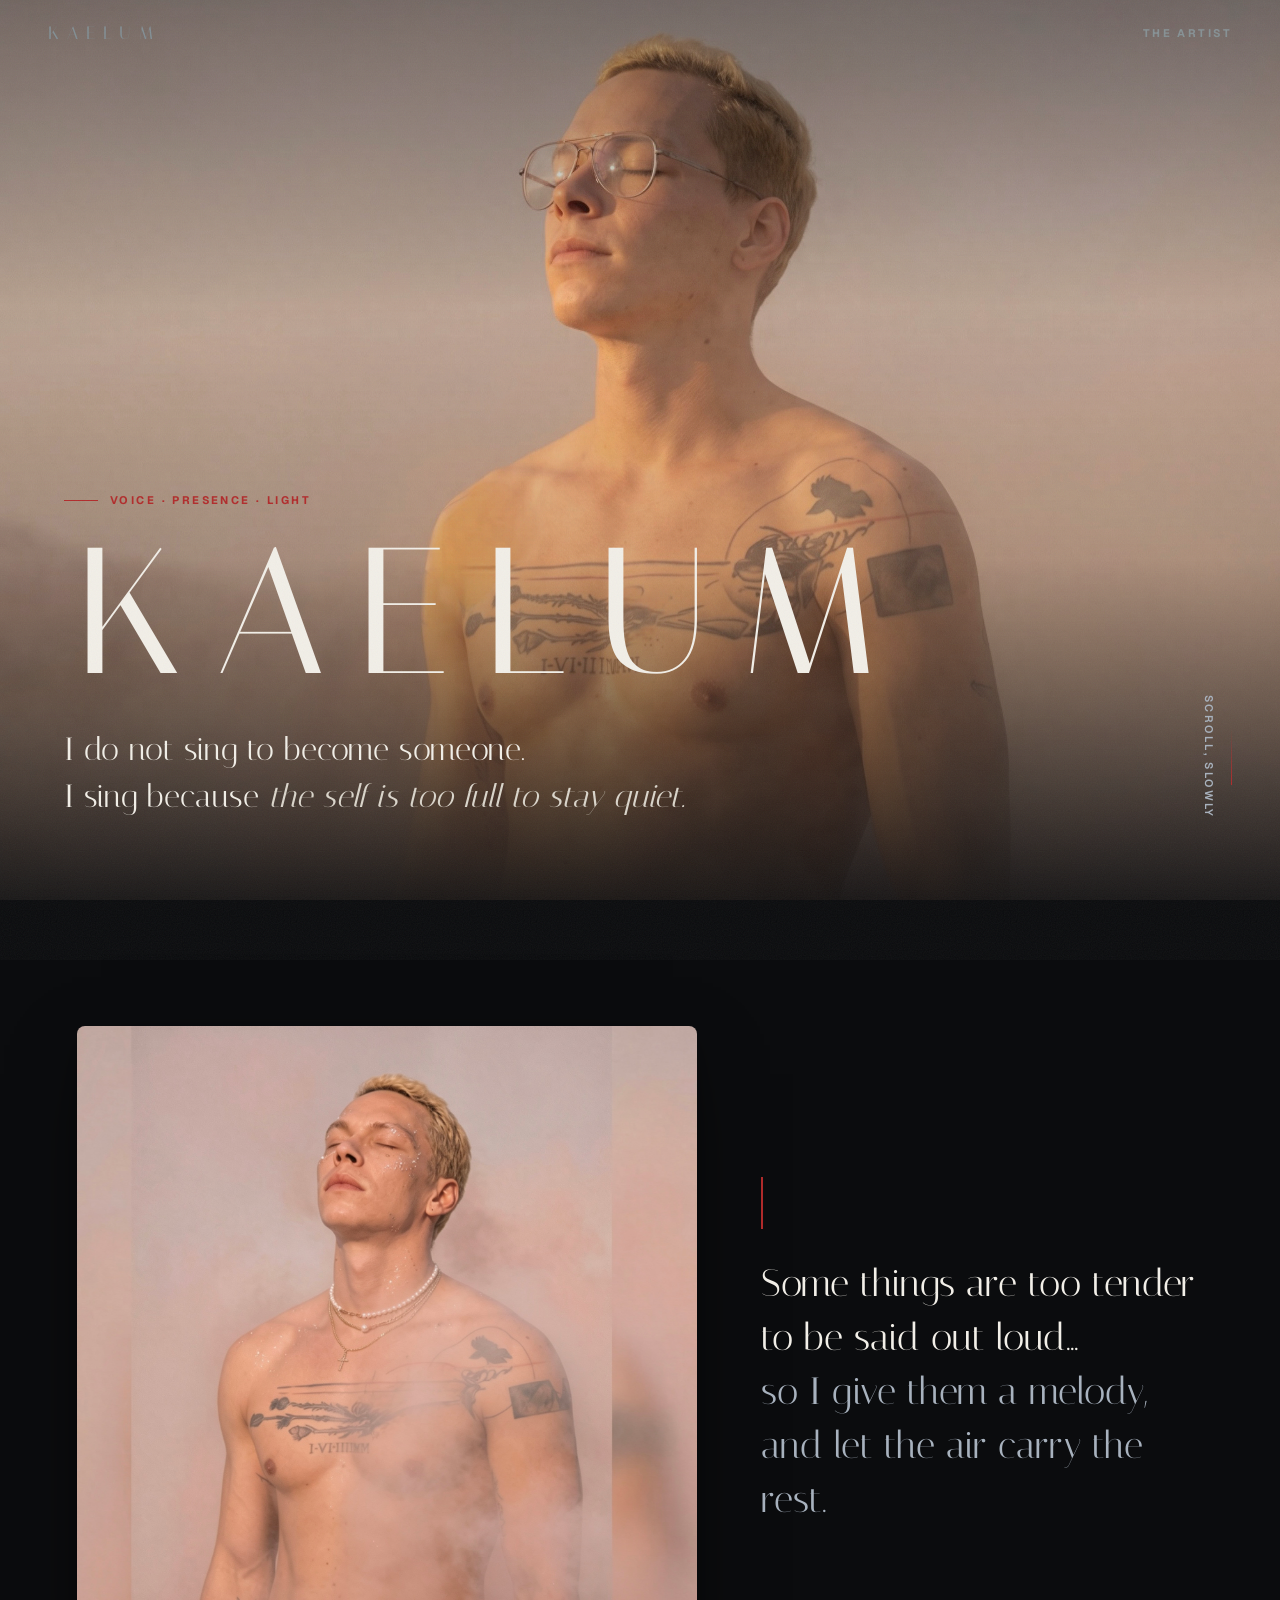
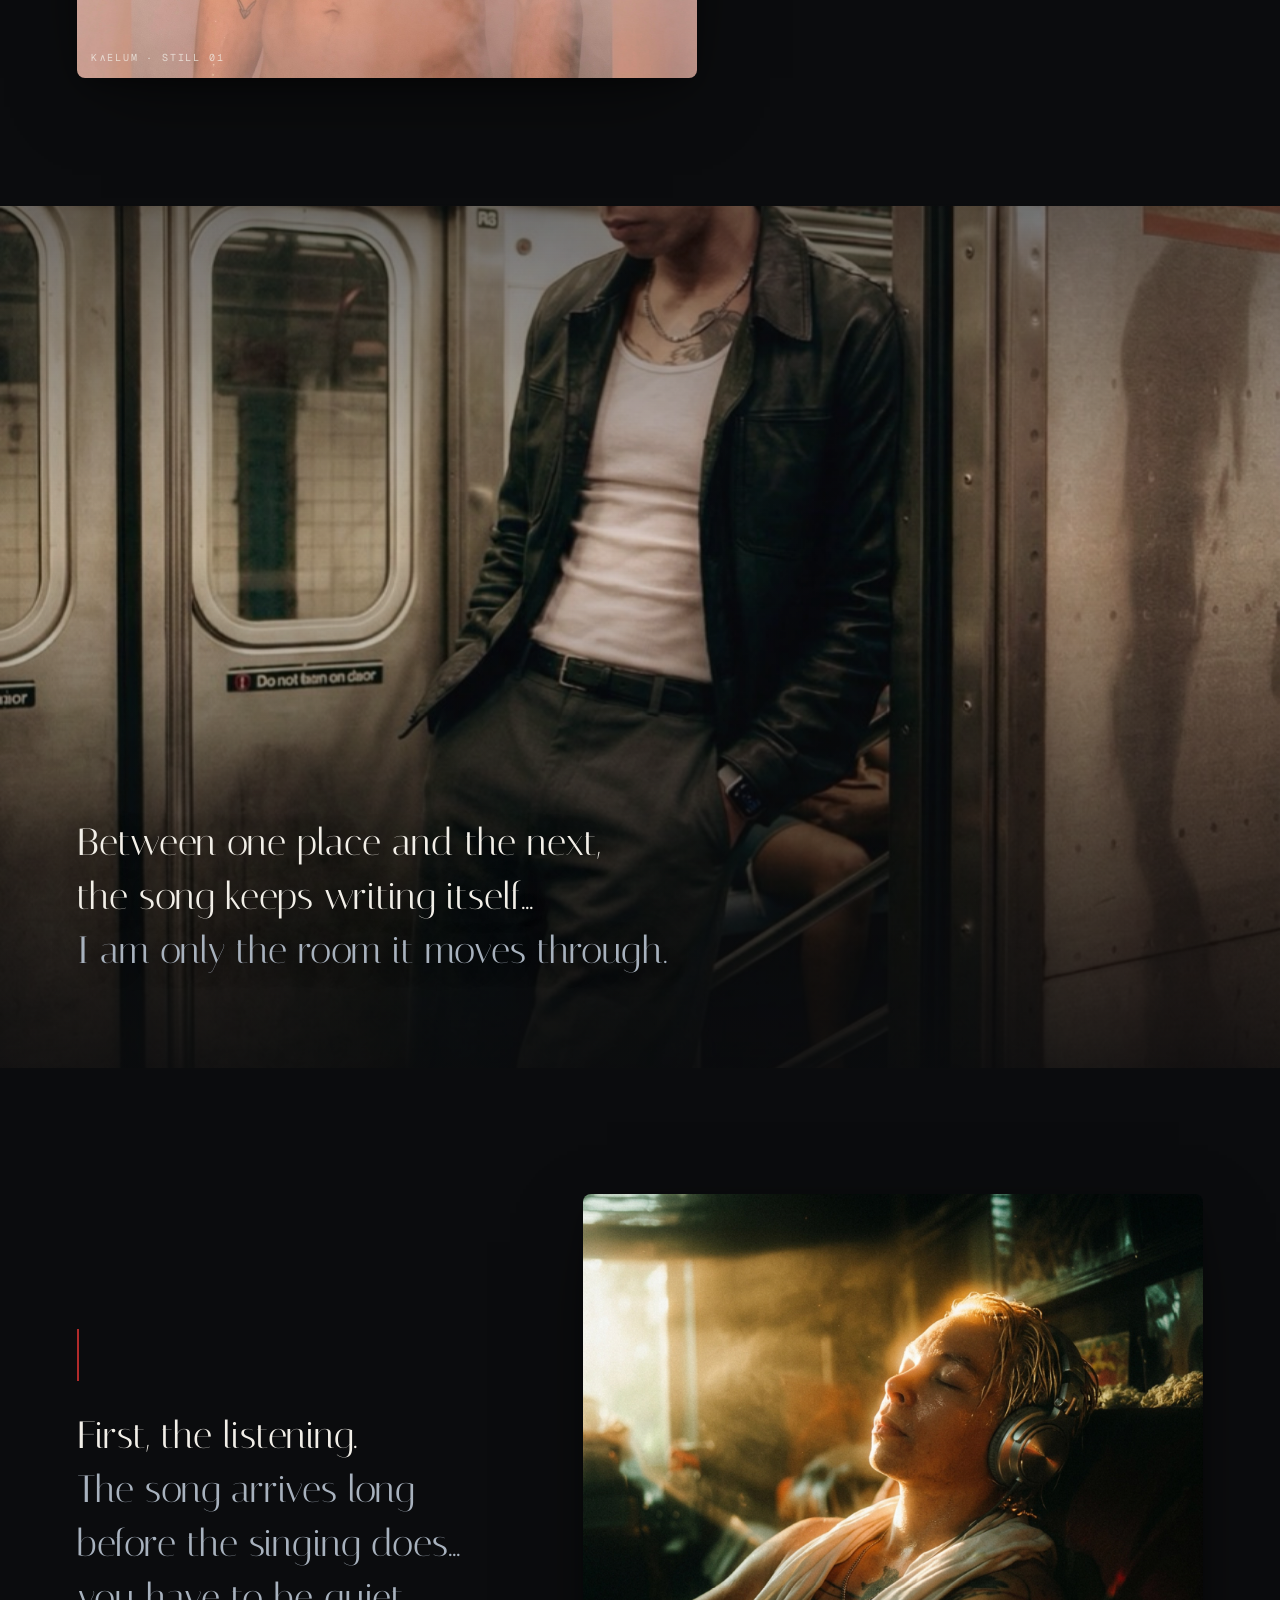
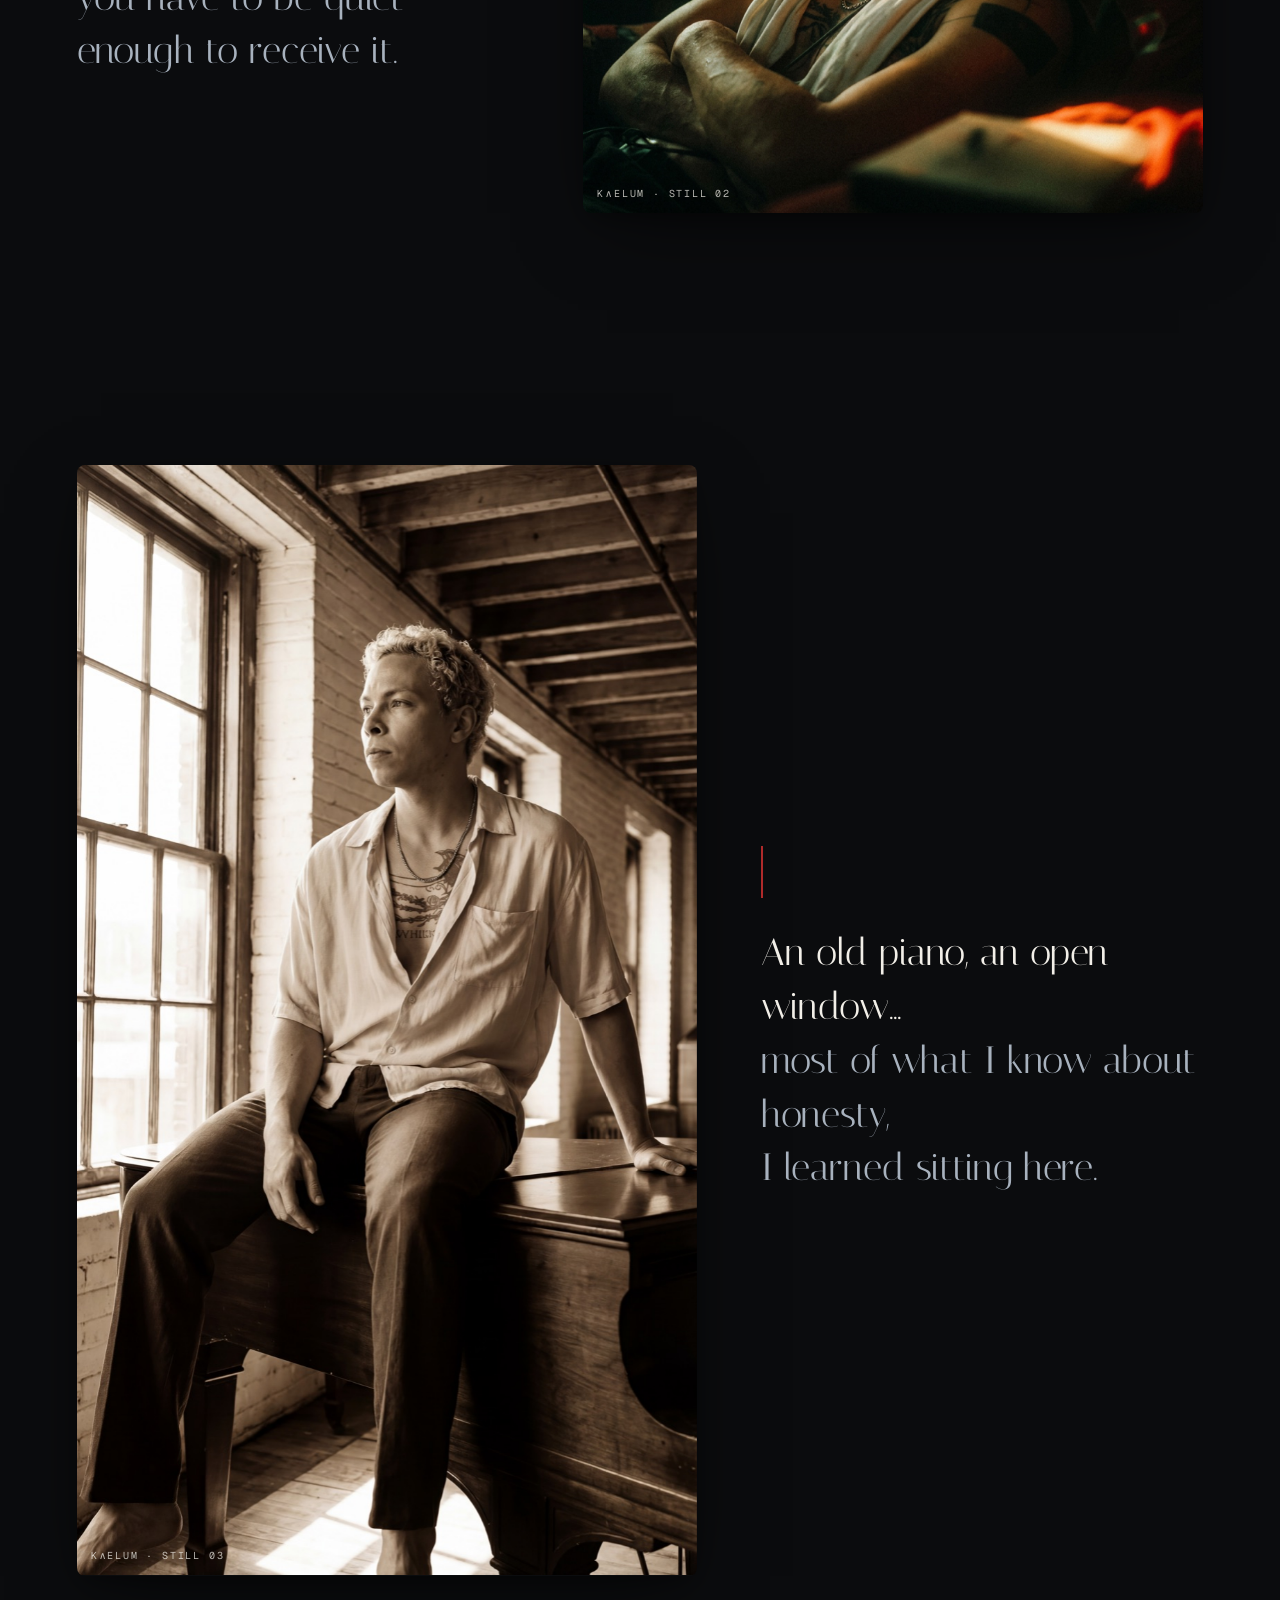
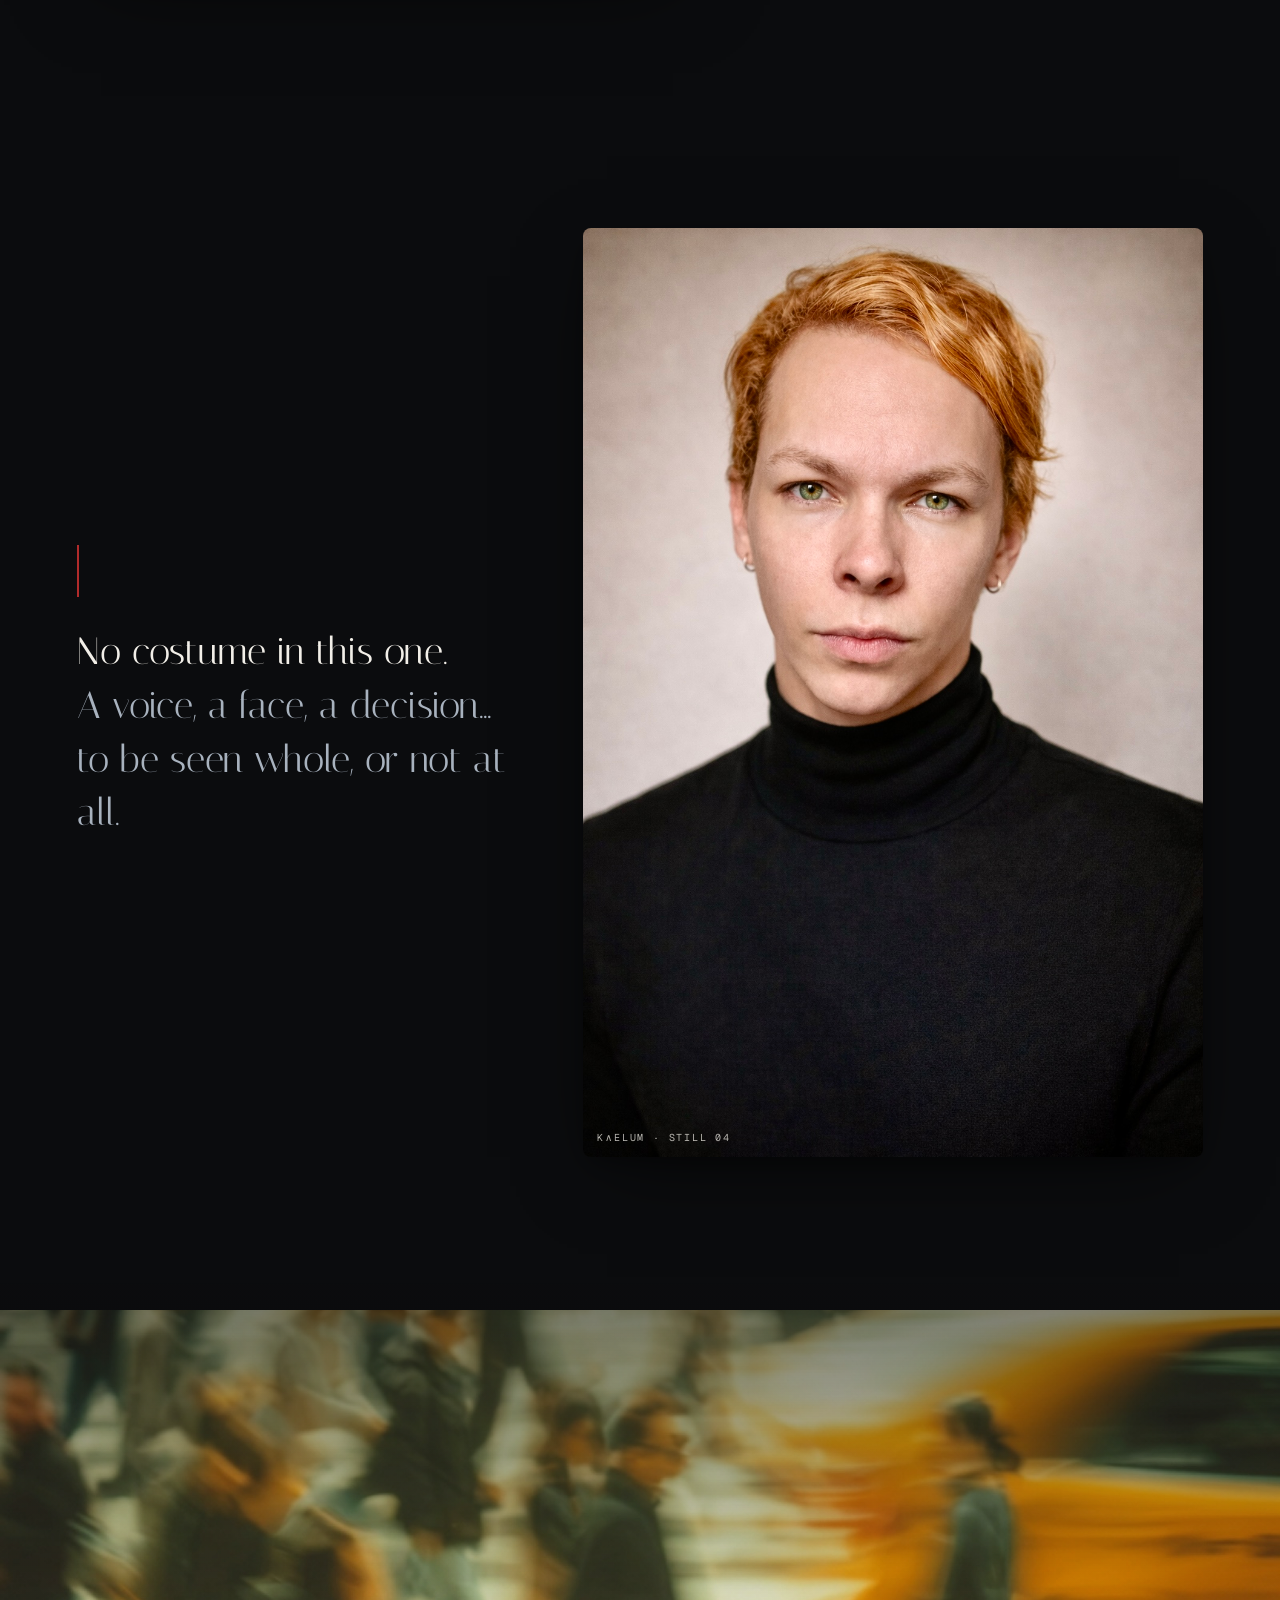
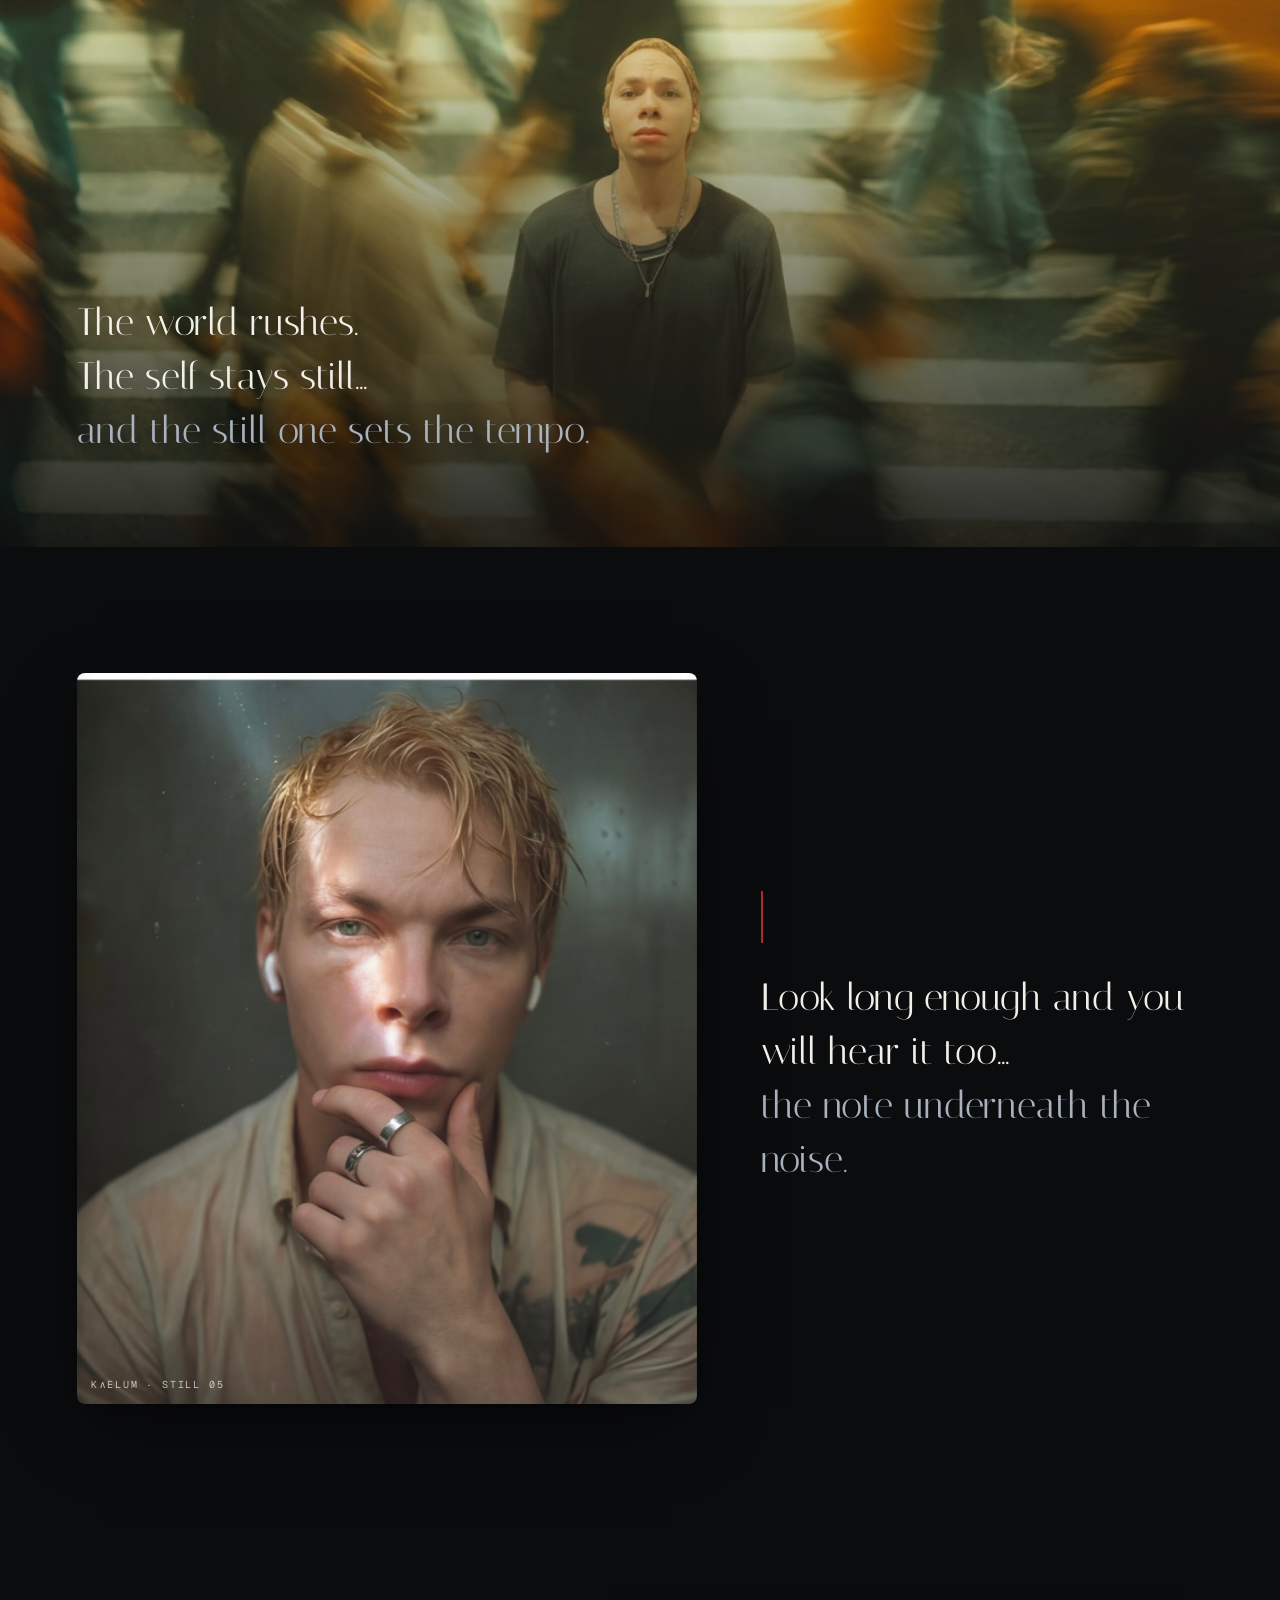
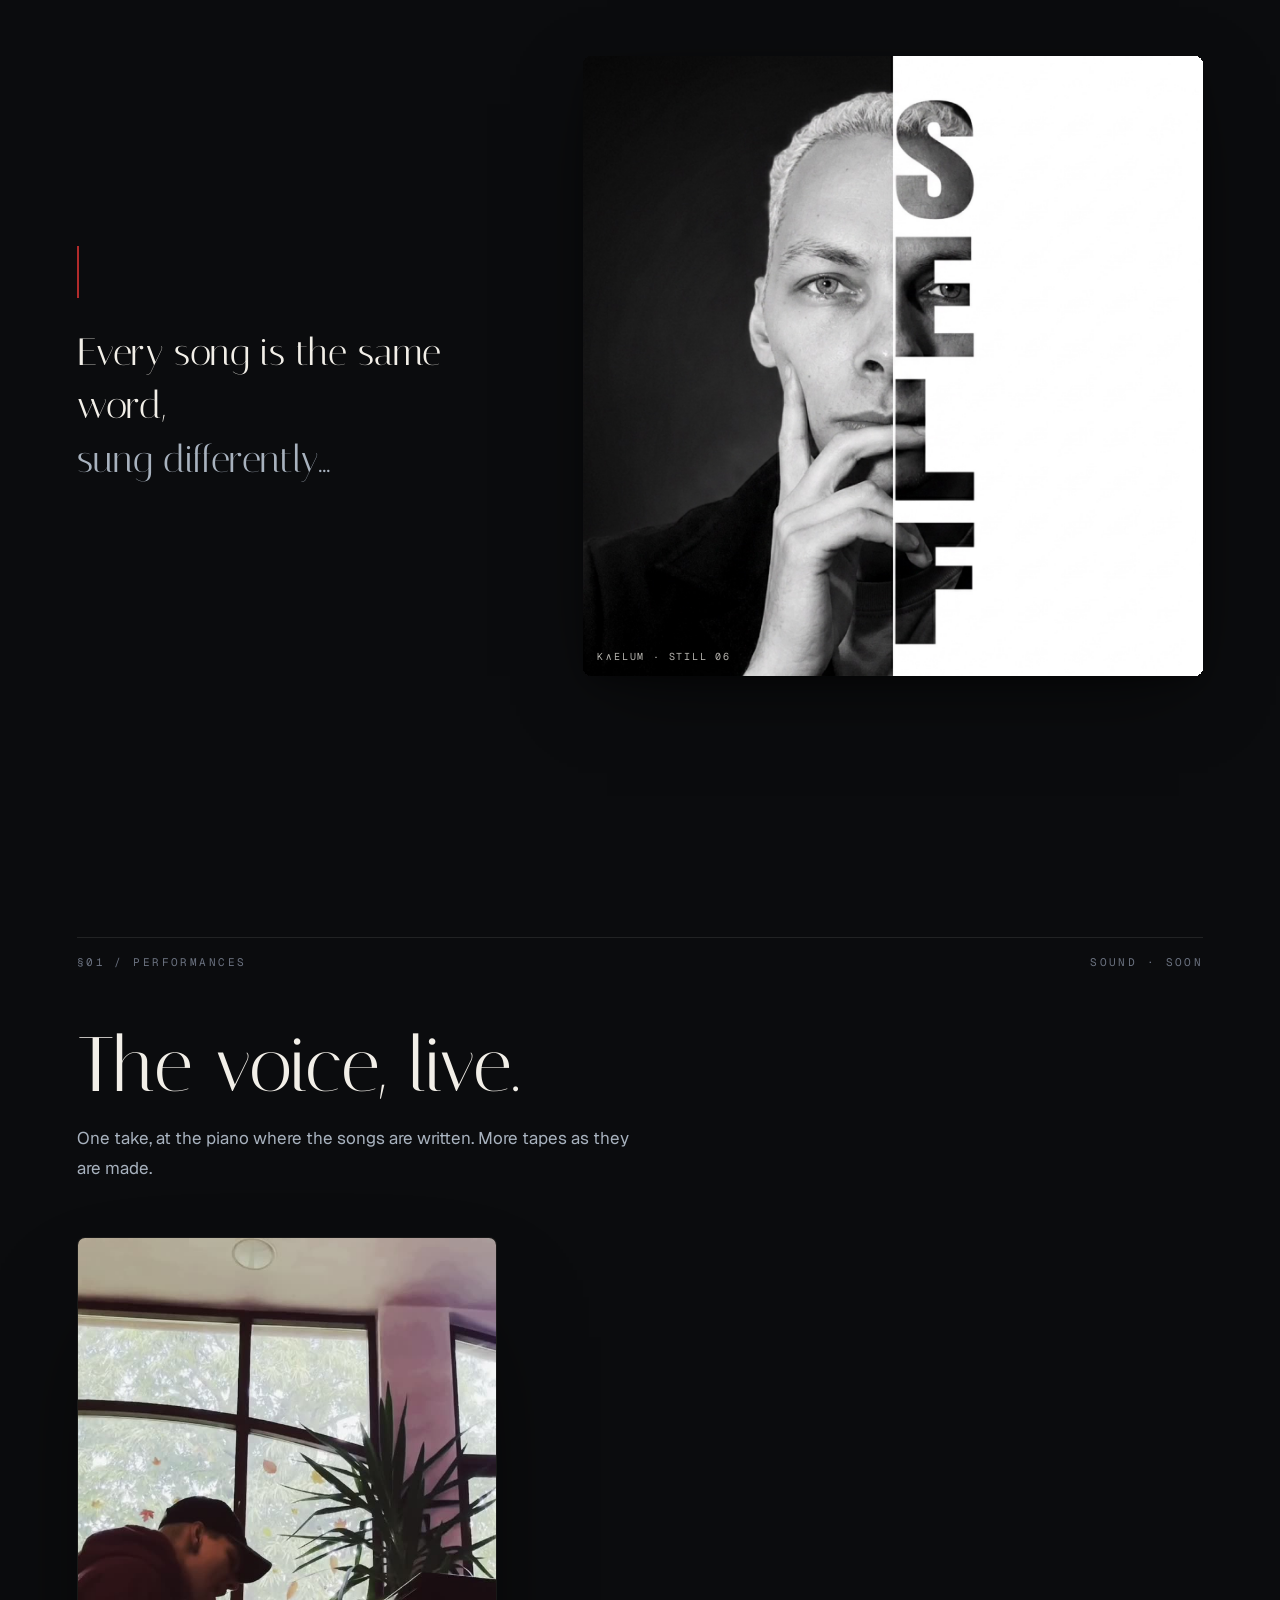
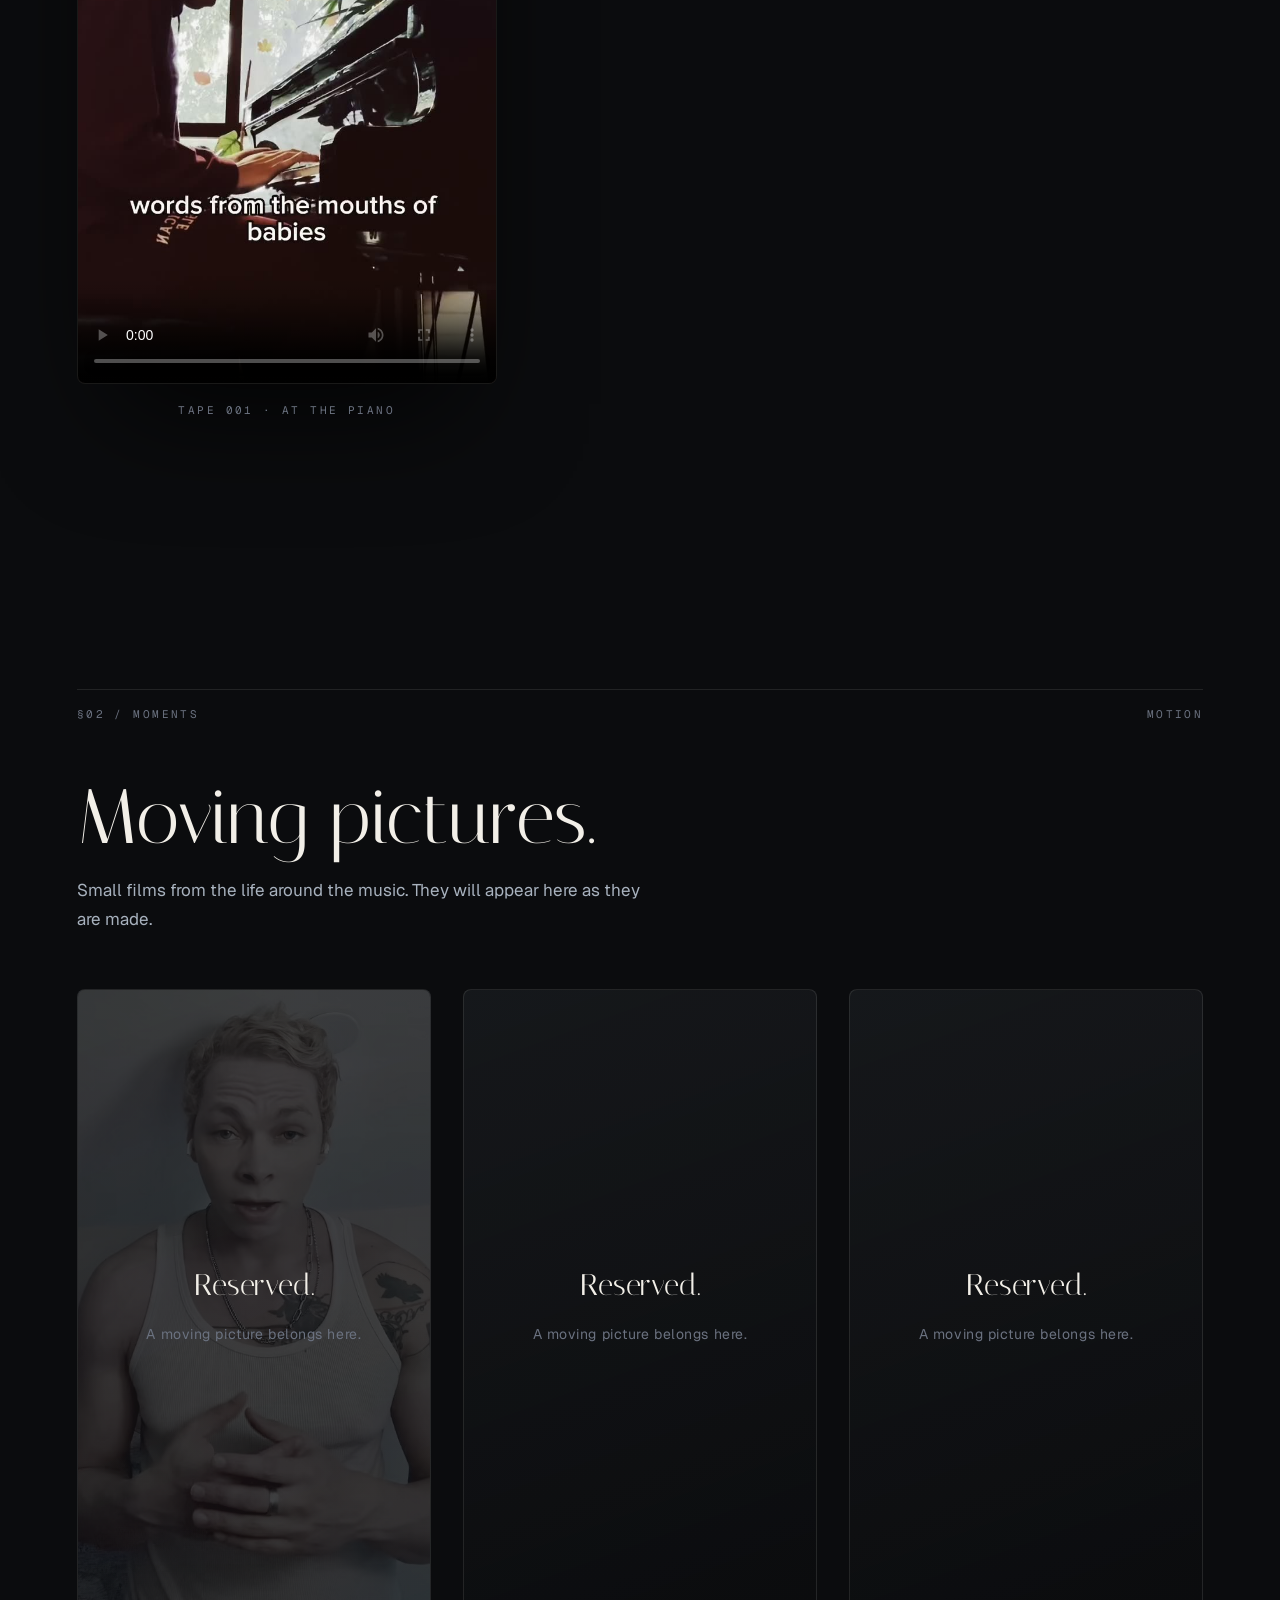
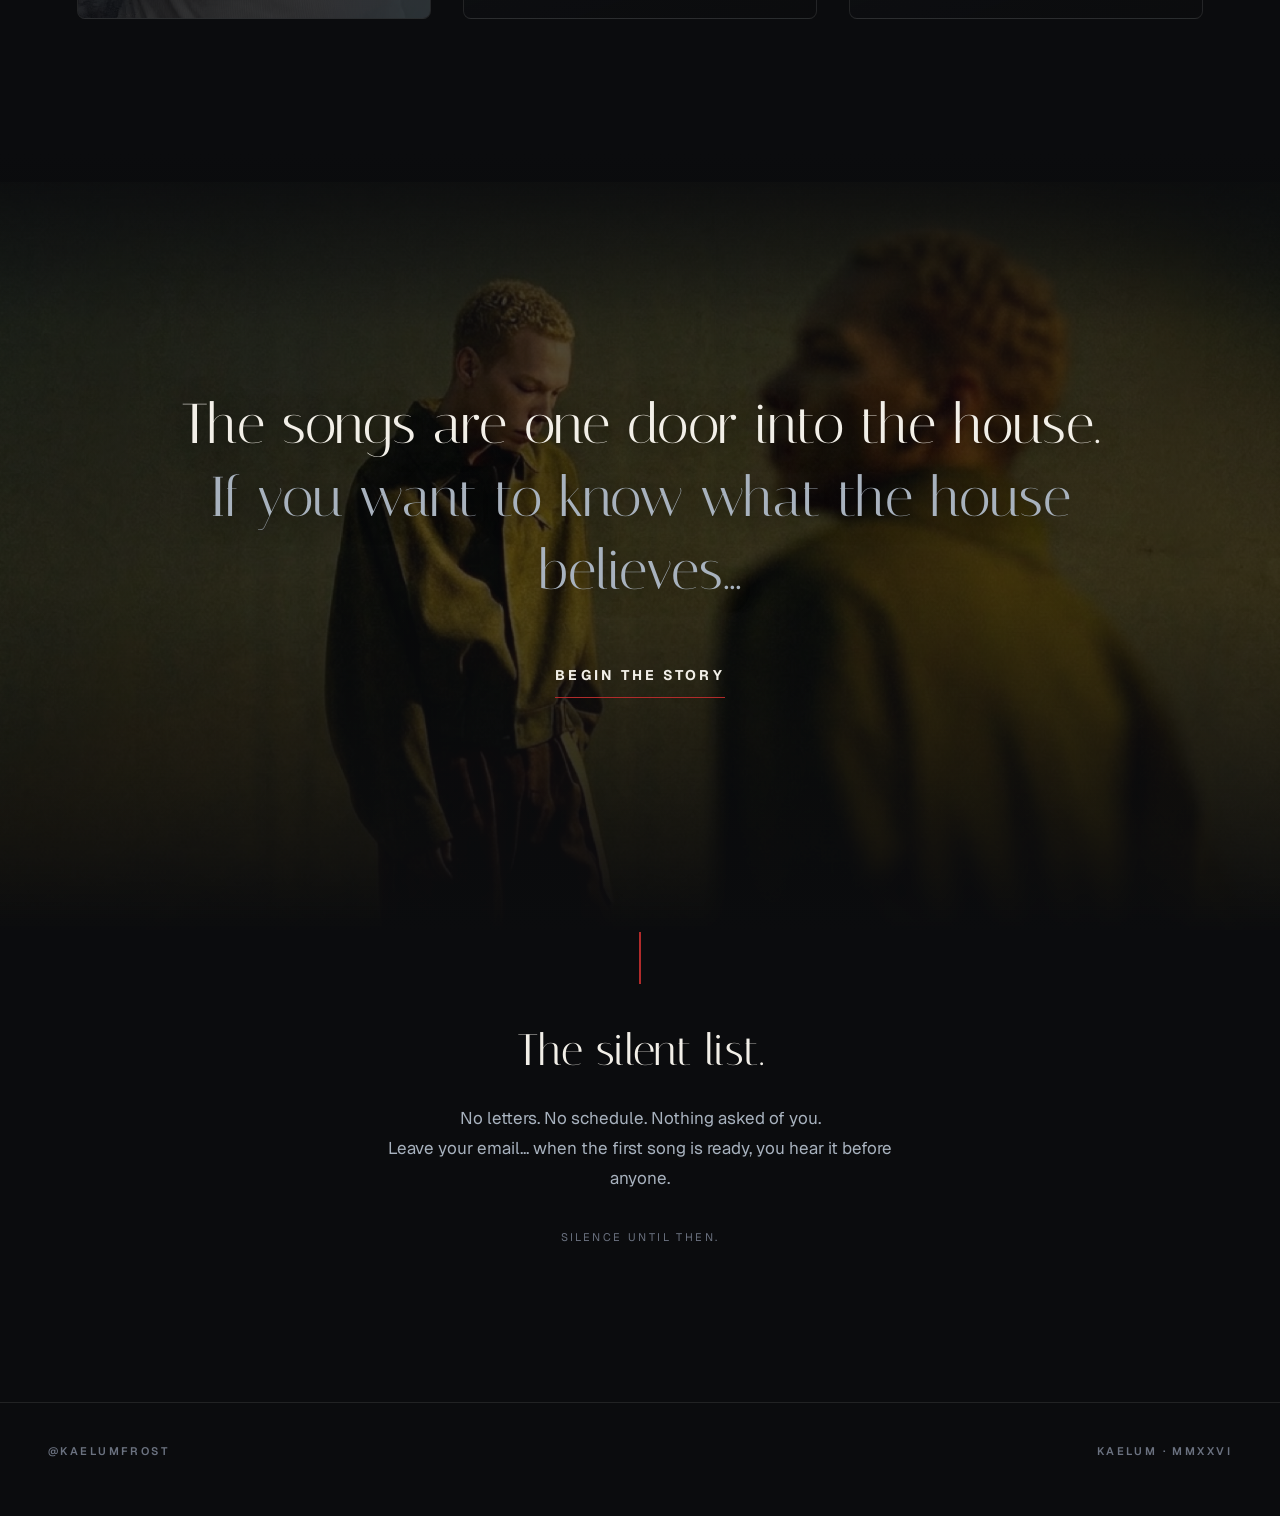
==== commit 6e2d70de: "Close photo sequence with SELF portrait; seed first reel slot Adds the black-and-white SELF typograp" ====
--- a/artist.html
+++ b/artist.html
@@ -352,6 +352,16 @@
     margin: 0;
   }
   .slot--portrait { aspect-ratio: 9 / 16; }
+  .slot__still {
+    position: absolute;
+    inset: 0;
+    width: 100%;
+    height: 100%;
+    object-fit: cover;
+    object-position: 50% 20%;
+    opacity: .22;
+    filter: grayscale(0.7);
+  }
 
   /* the tape: vertical film, framed like a stage */
   .tape {
@@ -617,6 +627,17 @@
     <div class="fragment__rule"></div>
     <p>Look long enough and you will hear it too...<br><span class="soft">the note underneath the noise.</span></p>
   </div>
+</section>
+
+<section class="scene scene--offset flip">
+  <div class="fragment reveal">
+    <div class="fragment__rule"></div>
+    <p>Every song is the same word,<br><span class="soft">sung differently...</span></p>
+  </div>
+  <figure class="scene__media reveal reveal--slow" style="margin:0">
+    <img src="assets/photo/web/self.jpg" alt="Black and white split portrait of Kaelum, the word SELF running down the divide" loading="lazy" decoding="async">
+    <span class="anno">K∧ELUM · STILL 06</span>
+  </figure>
 </section>
 
 <!-- ============ PERFORMANCES ============ -->
@@ -653,6 +674,7 @@
        bottom of this page: <script async src="https://www.instagram.com/embed.js"></script> -->
   <div class="reels">
     <div class="slot slot--portrait reveal">
+      <img class="slot__still" src="assets/photo/tank-direct.jpeg" alt="" loading="lazy" decoding="async">
       <div class="slot__empty">
         <p class="slot__line">Reserved.</p>
         <p class="slot__sub">A moving picture belongs here.</p>
@@ -673,10 +695,7 @@
   </div>
 </section>
 
-<!-- More photographs from the recent shoots can join the sequence above as they
-     are exported. Still waiting on:
-       assets/photo/platform.jpeg      (white shirt, tiled platform) → scene before the crowd
-       assets/photo/glitter-wide.jpeg  (wide mist variant)           → alternate hero or bleed
+<!-- New photographs join the sequence above as offset or bleed scenes.
      Keep captions free of any city or place name. -->
 
 <!-- ============ CLOSING ============ -->
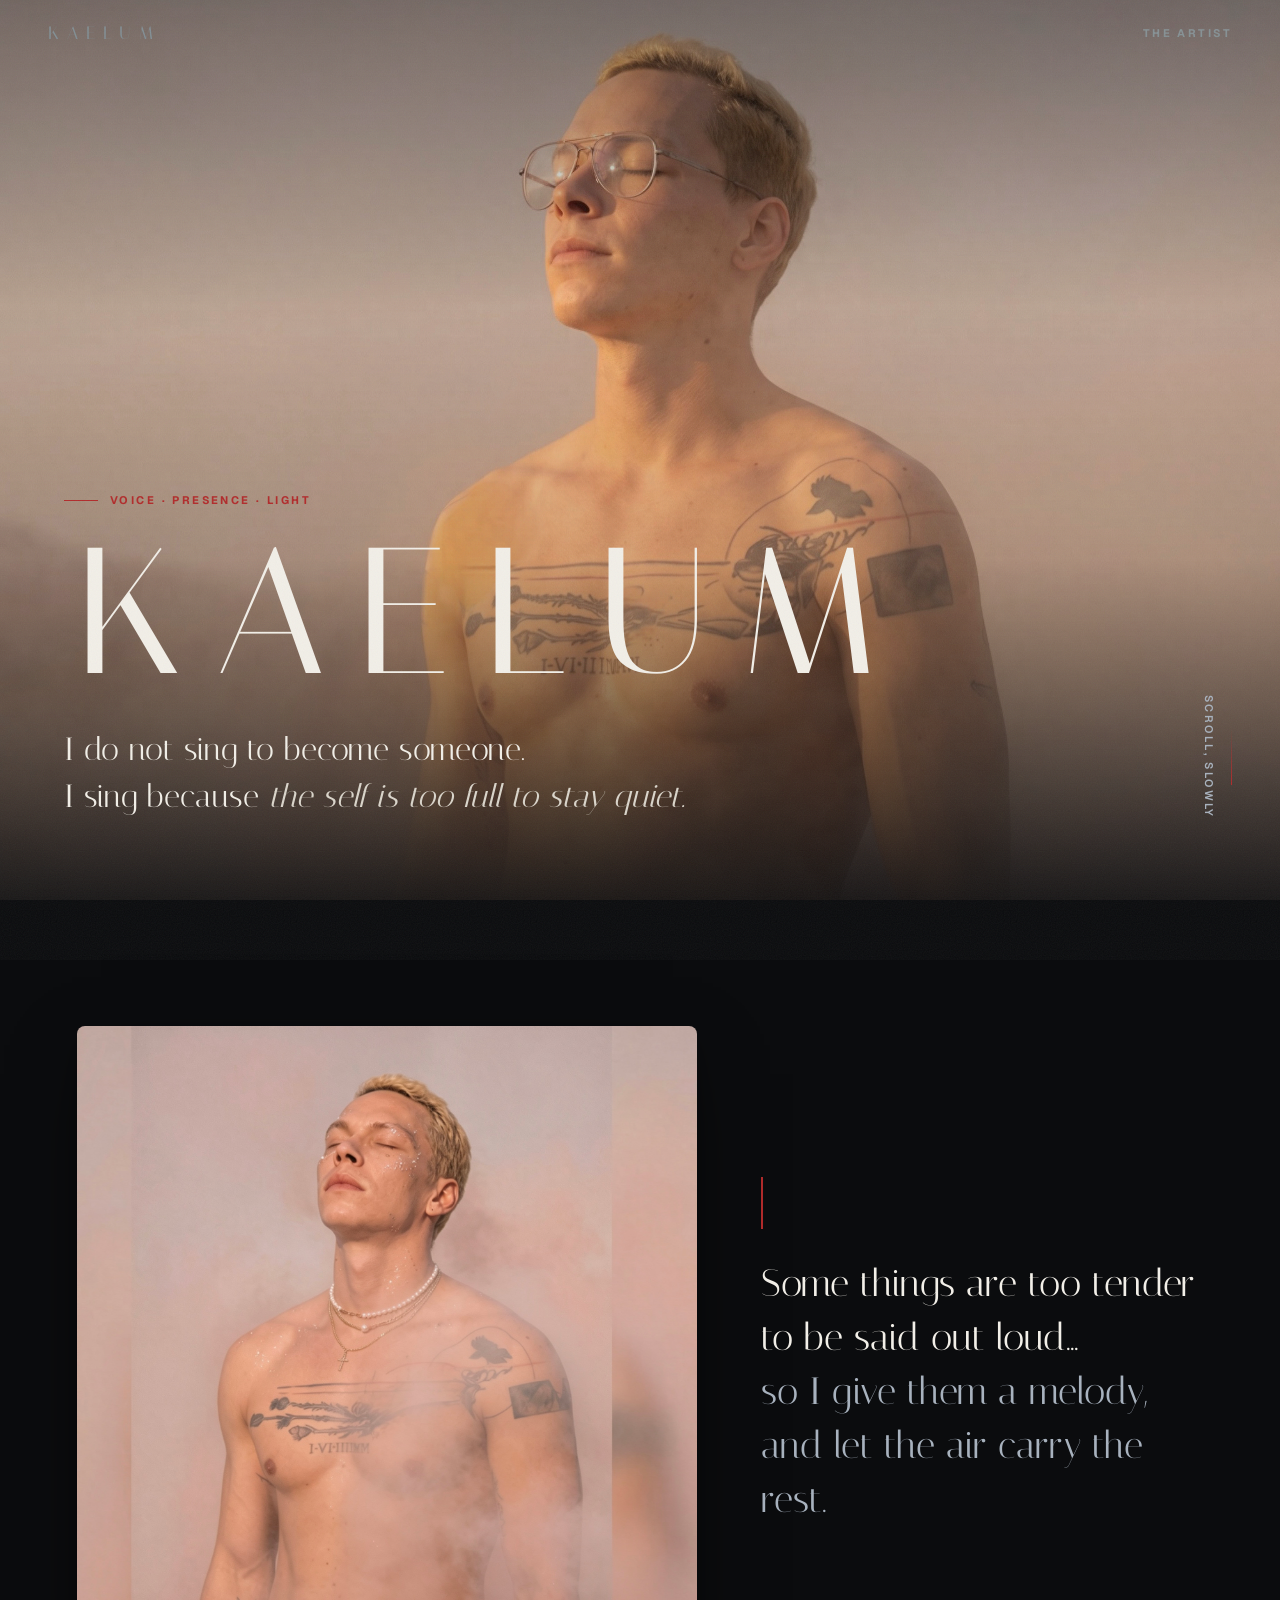
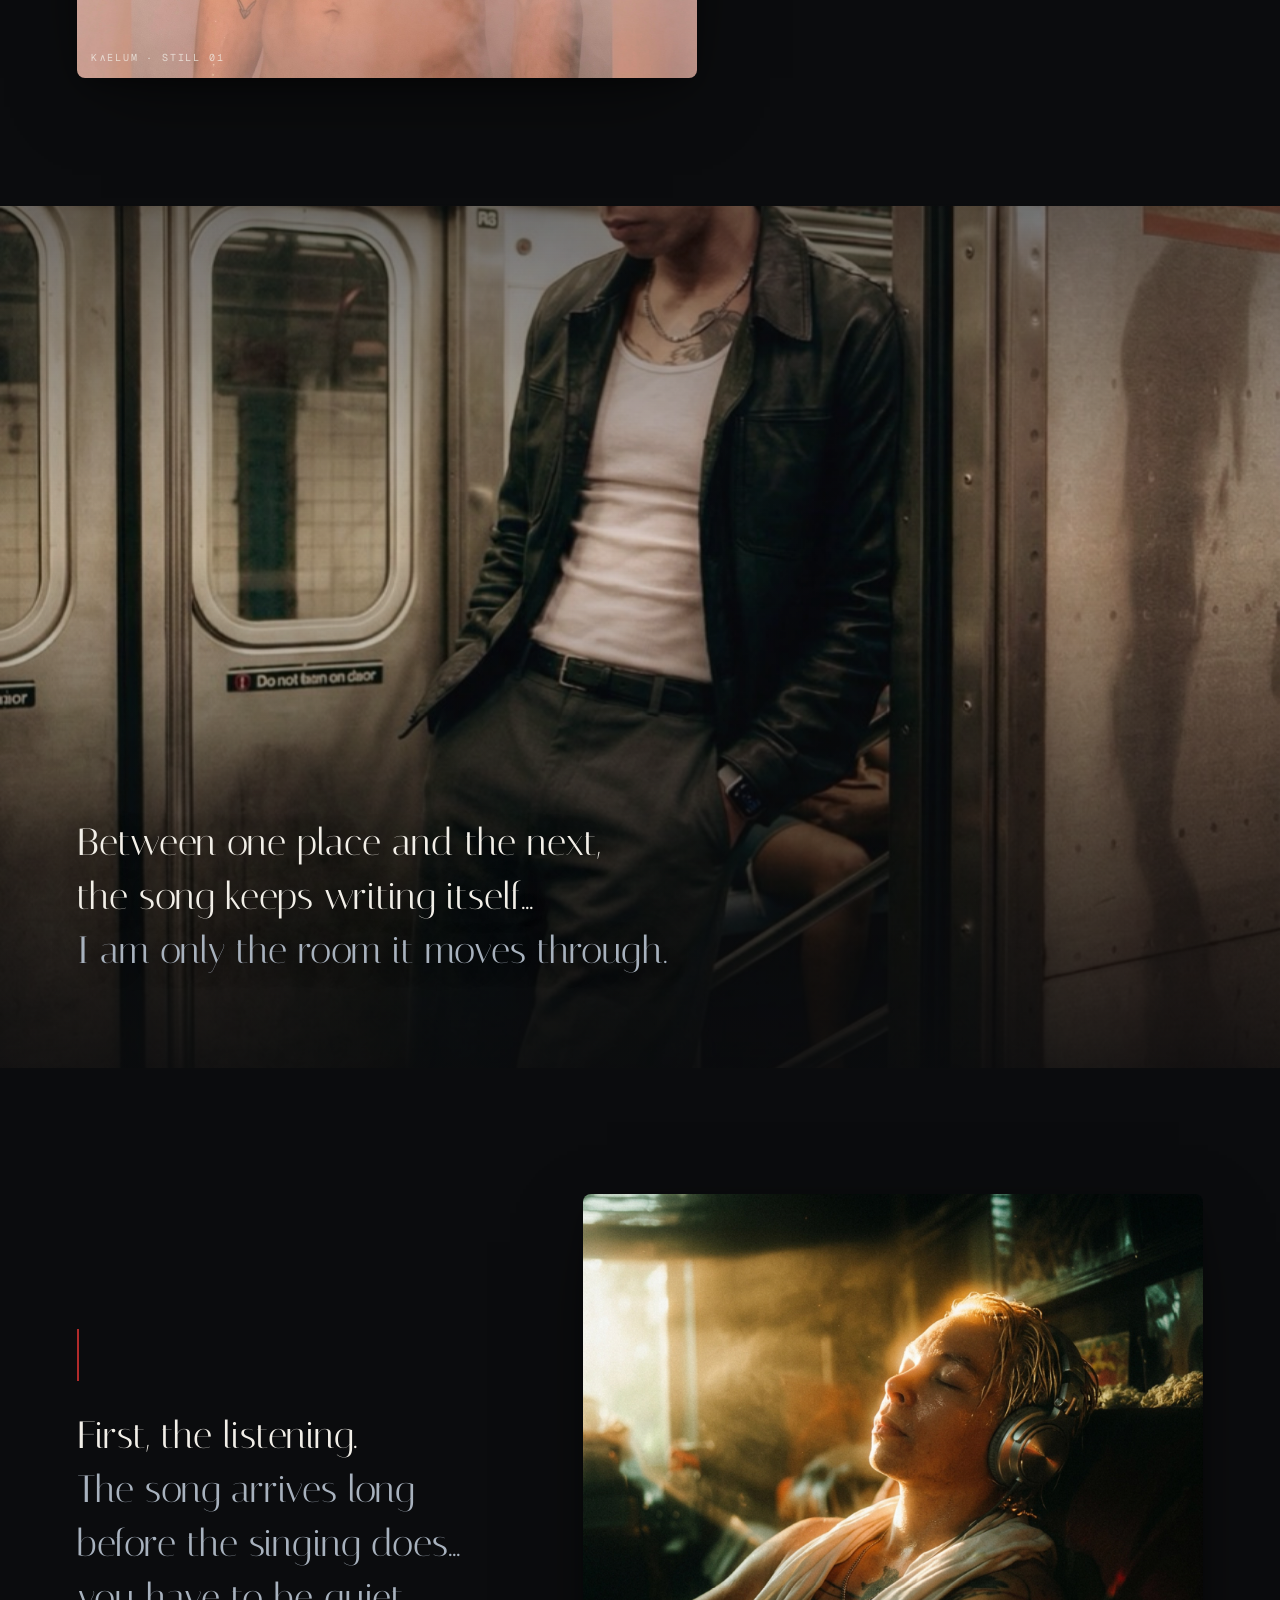
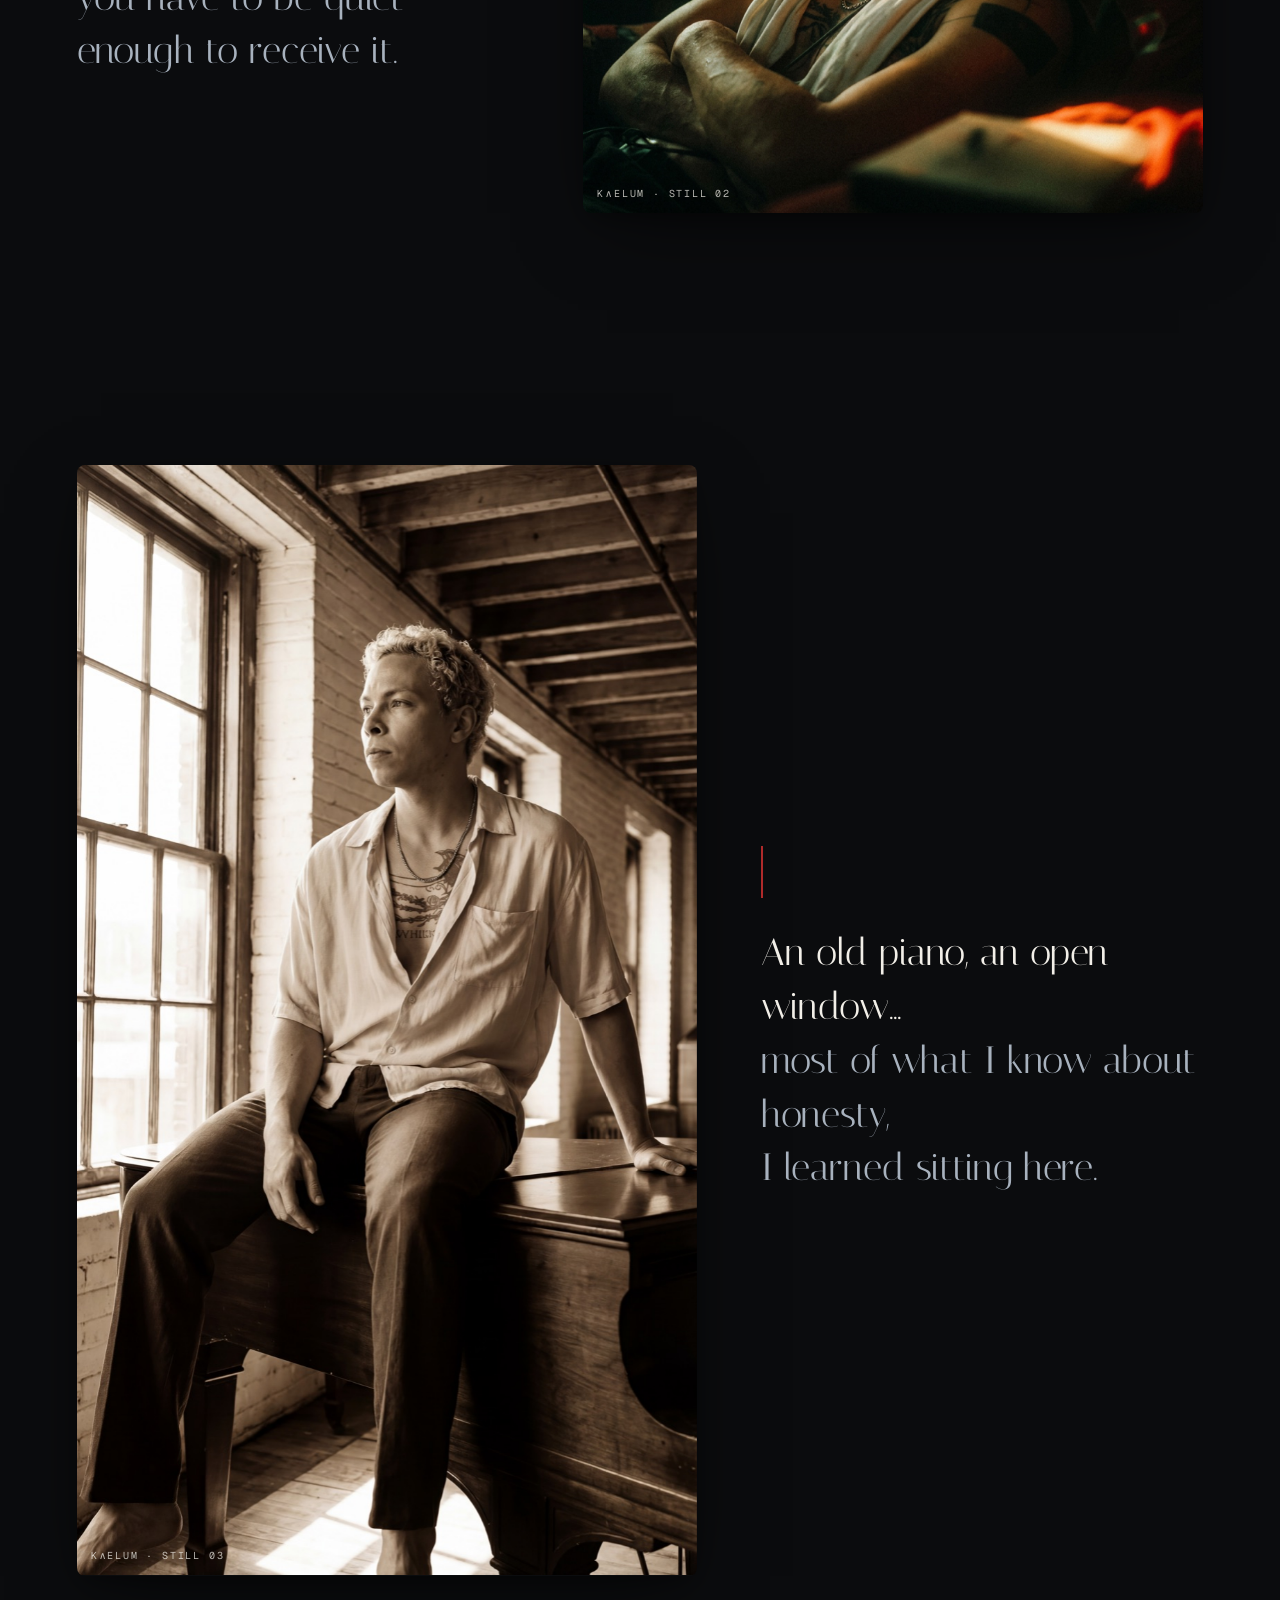
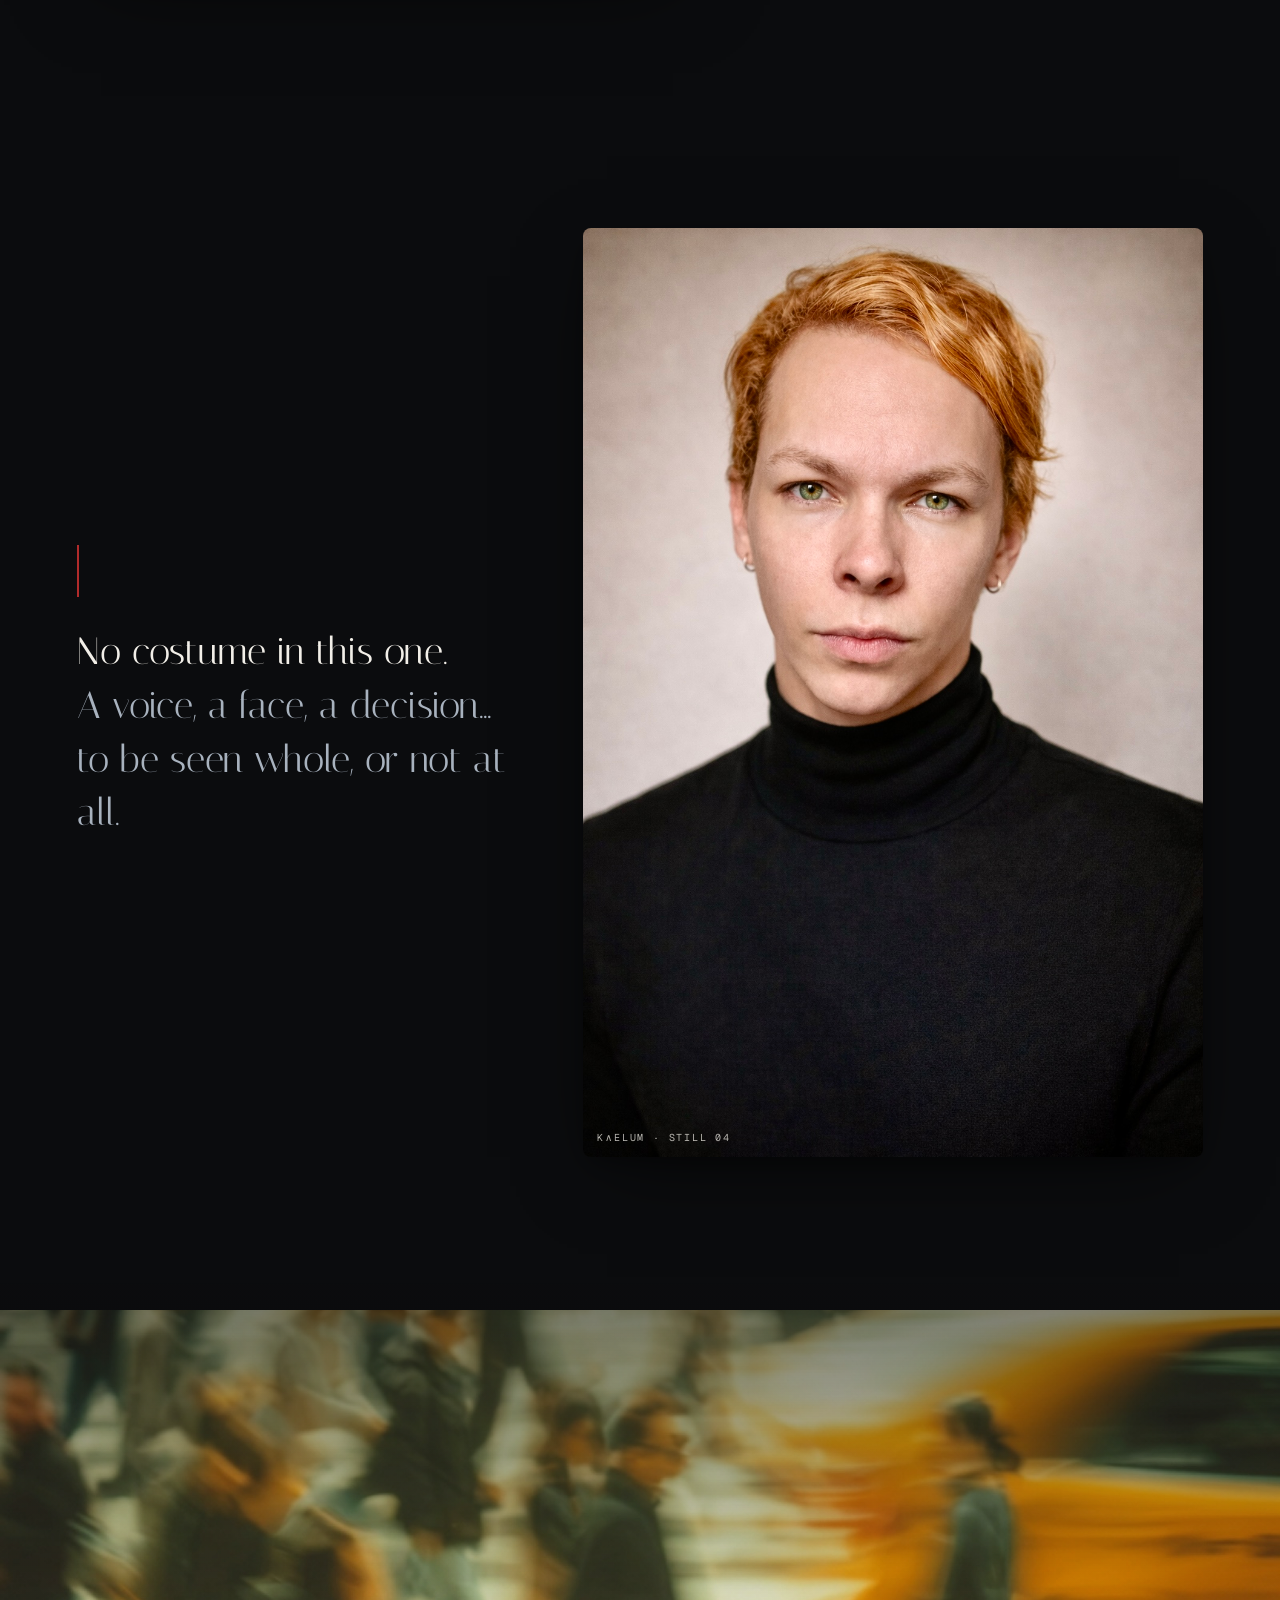
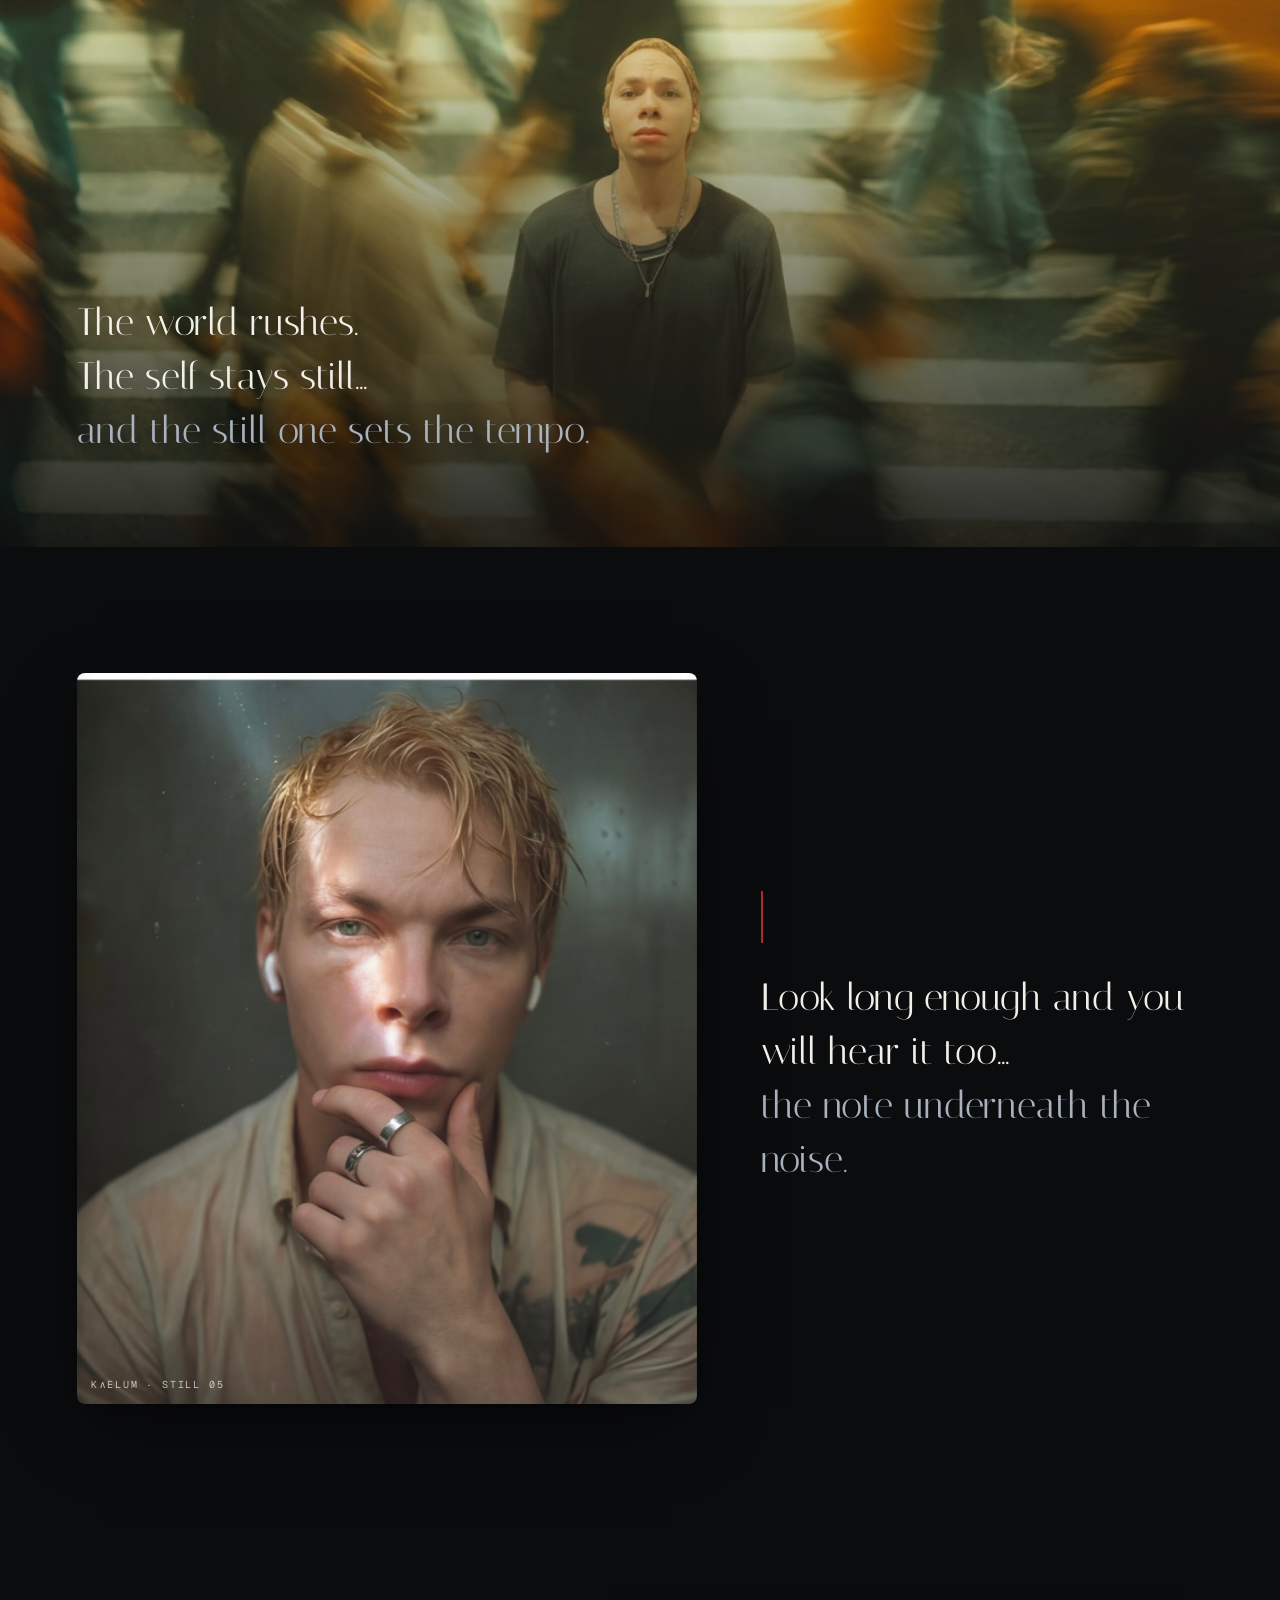
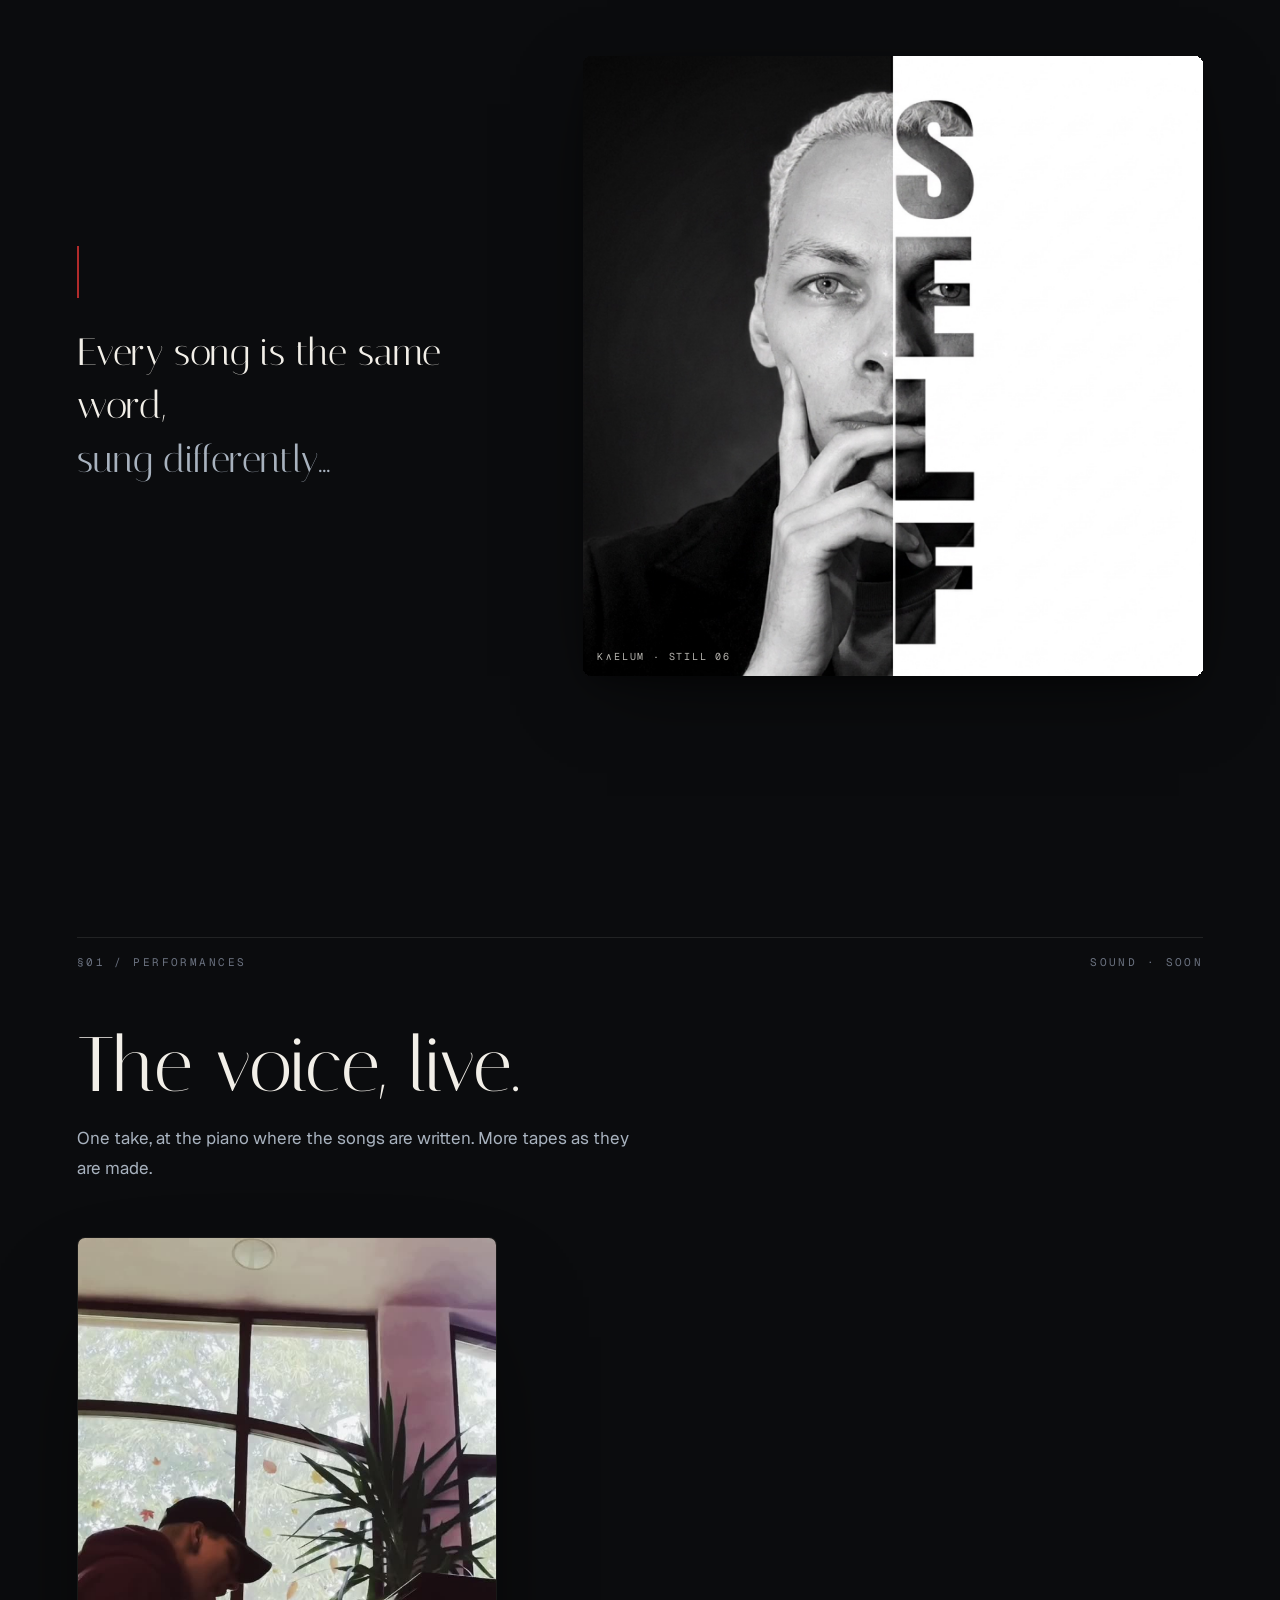
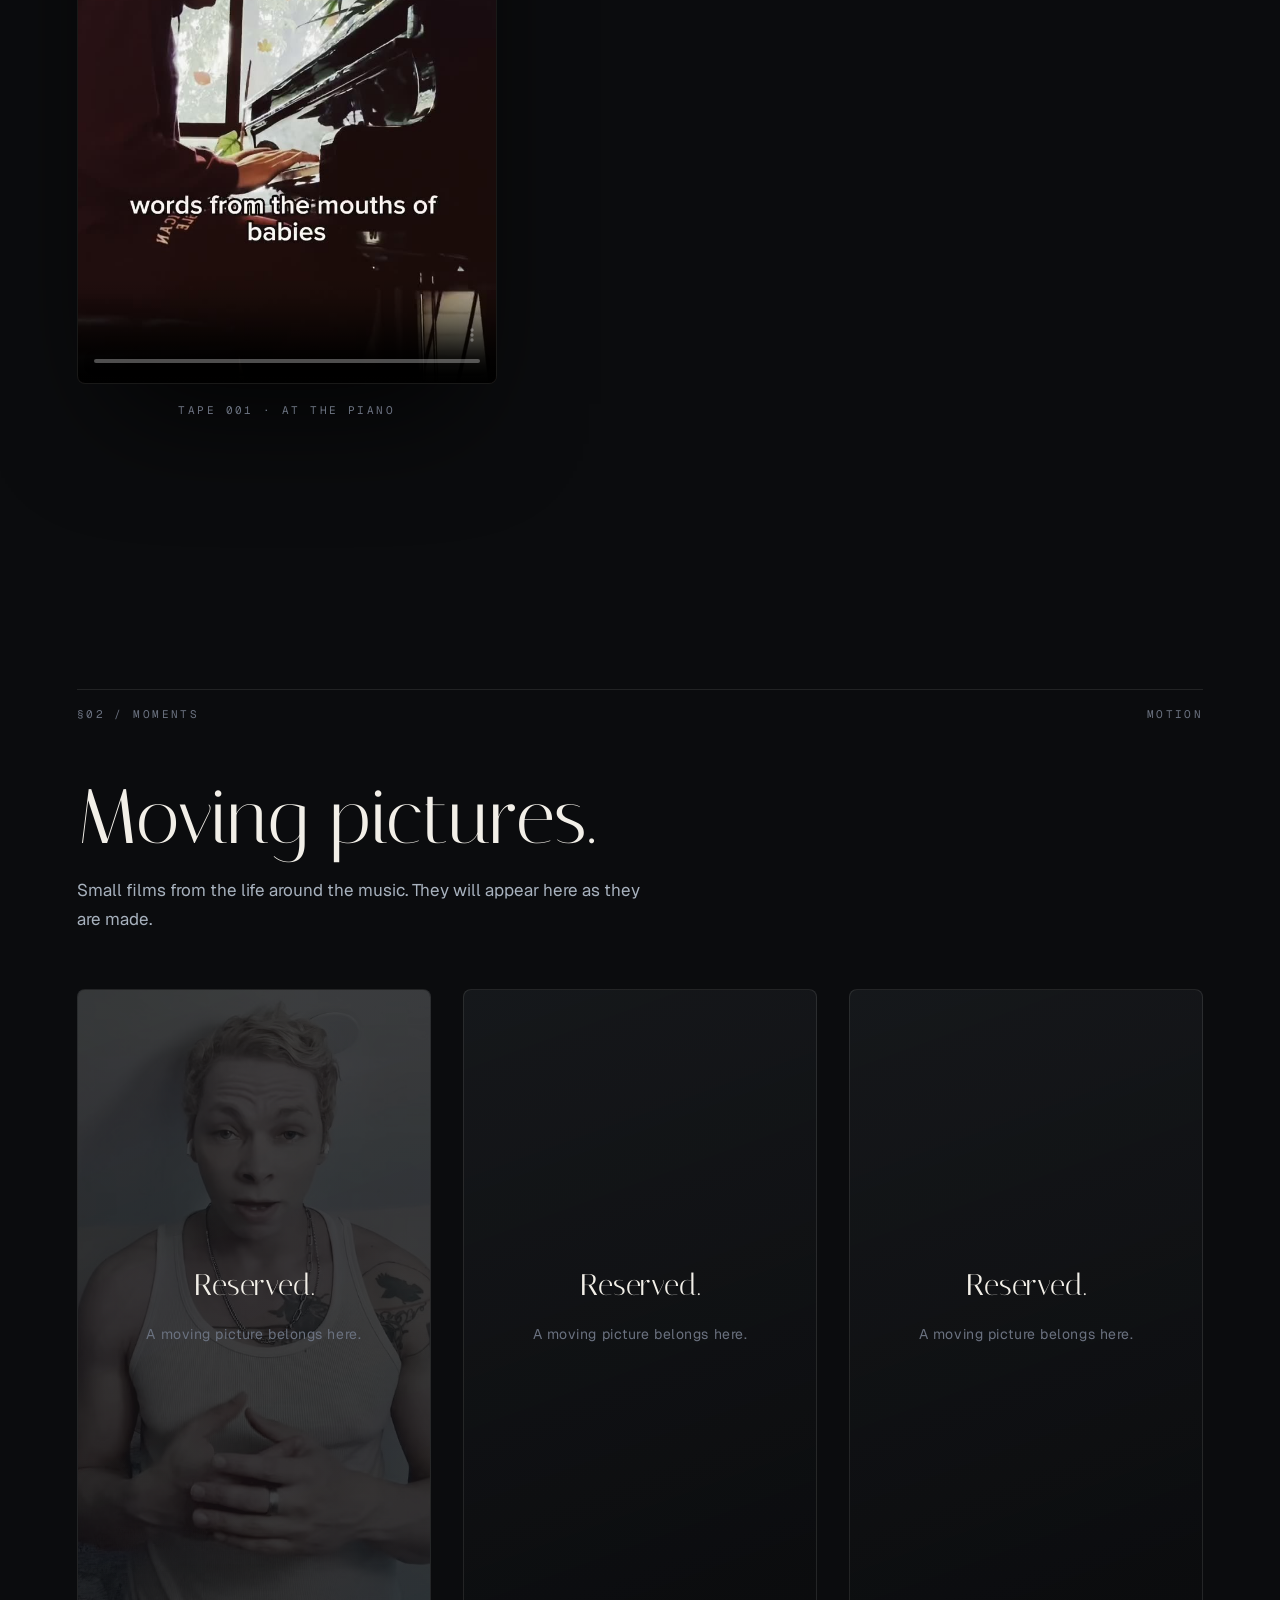
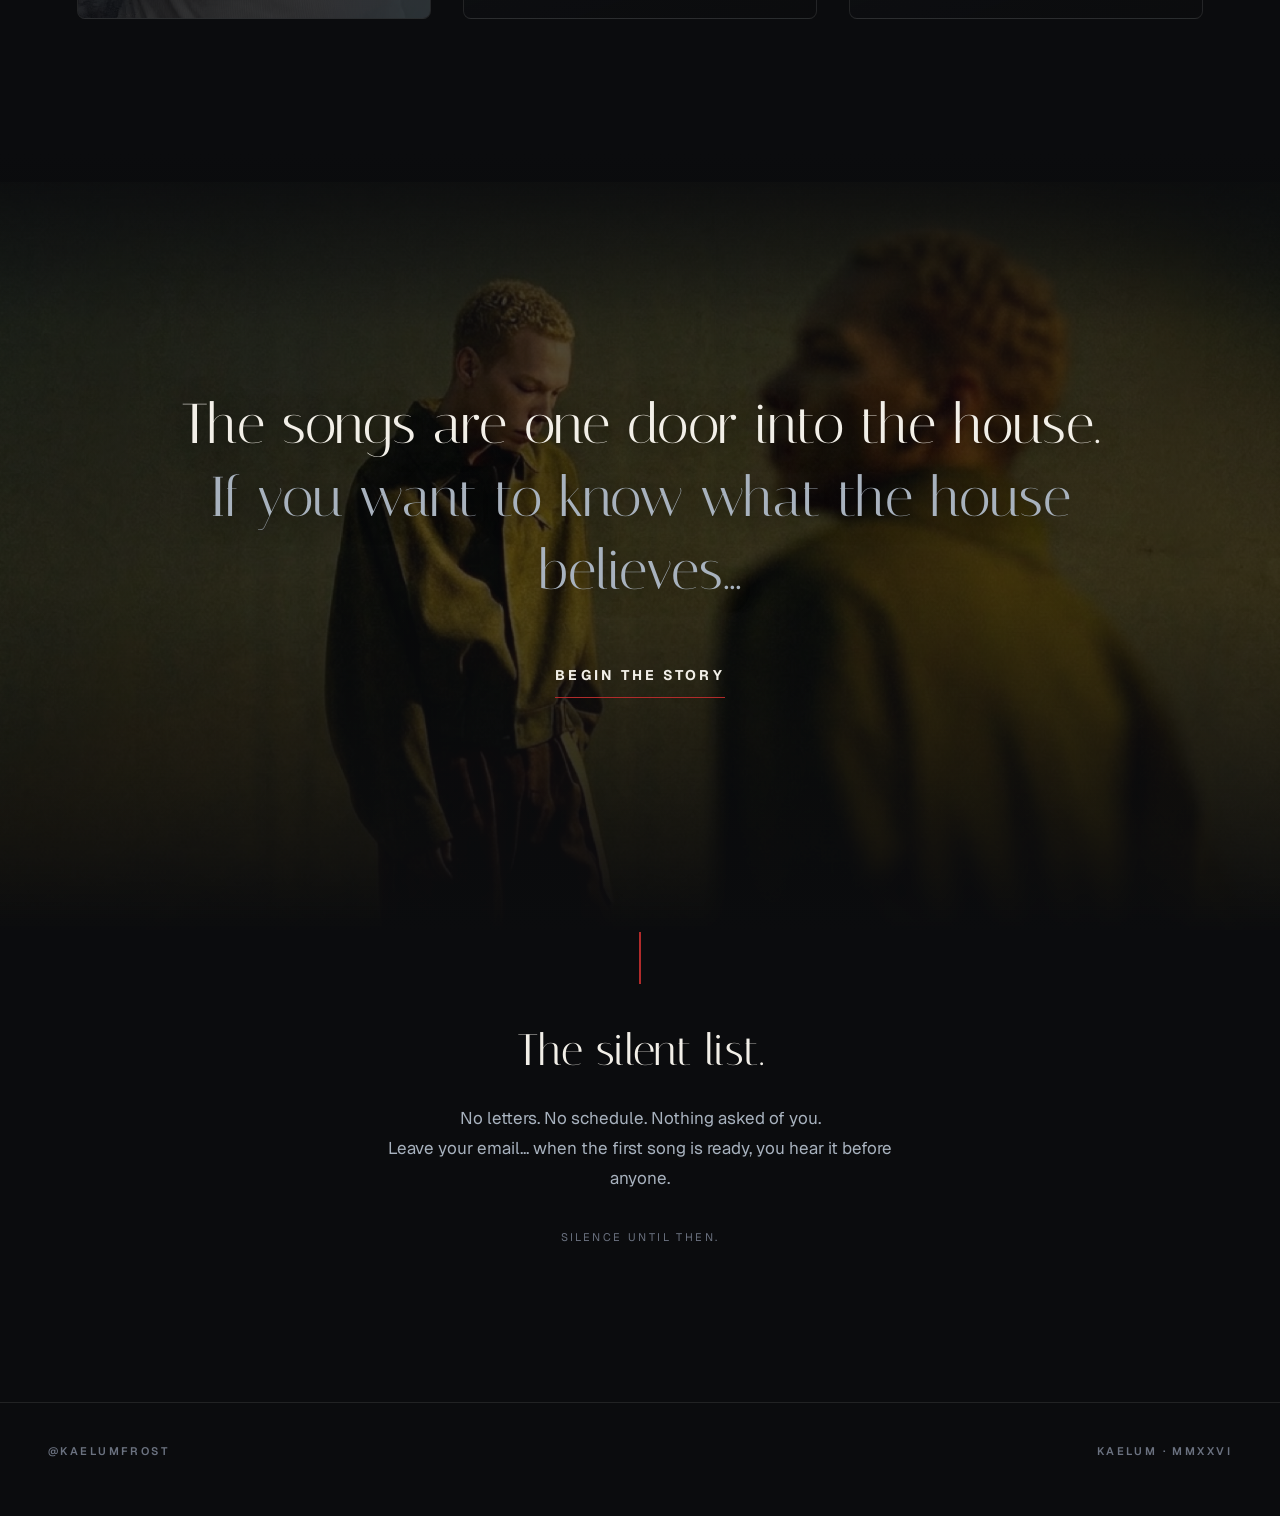
==== commit 988d7074: "Final polish: suppress favicon request, complete reduced-motion coverage Adds an empty data-URI favi" ====
--- a/artist.html
+++ b/artist.html
@@ -5,6 +5,7 @@
 <meta name="viewport" content="width=device-width, initial-scale=1">
 <title>KAELUM · The Artist</title>
 <meta name="description" content="Singing as being, not becoming. Photographs, fragments, and the first songs of Kaelum.">
+<link rel="icon" href="data:,">
 <link rel="stylesheet" href="styles/kaelum-tokens.css">
 <style>
   /* ============================================================
@@ -522,7 +523,7 @@
     html { scroll-behavior: auto; }
     .grain, .slot__pulse { animation: none; }
     .reveal { opacity: 1; transform: none; transition: none; }
-    .hero__media img, .scene--bleed .scene__media img { height: 100%; transform: none !important; }
+    .hero__media img, .scene--bleed .scene__media img, .closing__media img { height: 100%; transform: none !important; }
     .scene--offset .scene__media img { transition: none; }
     .scene--offset .scene__media:hover img { transform: none; }
   }
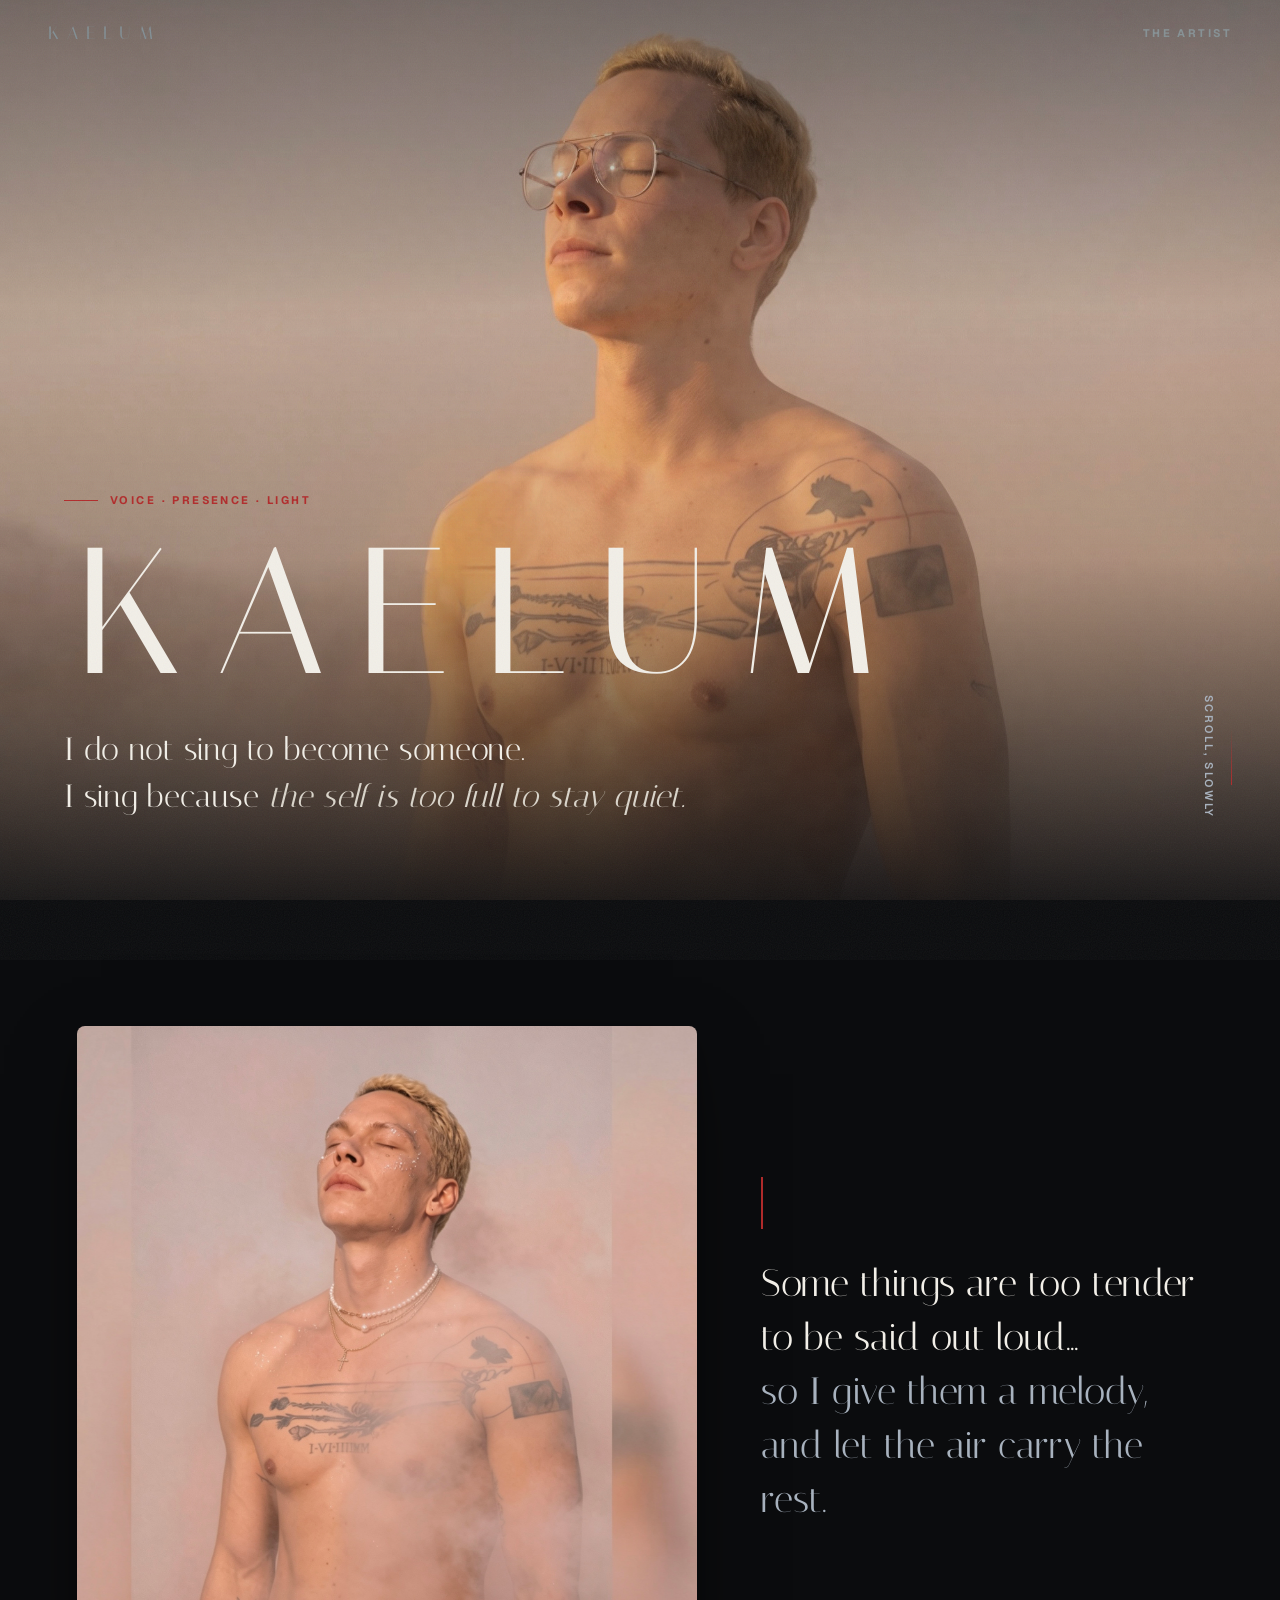
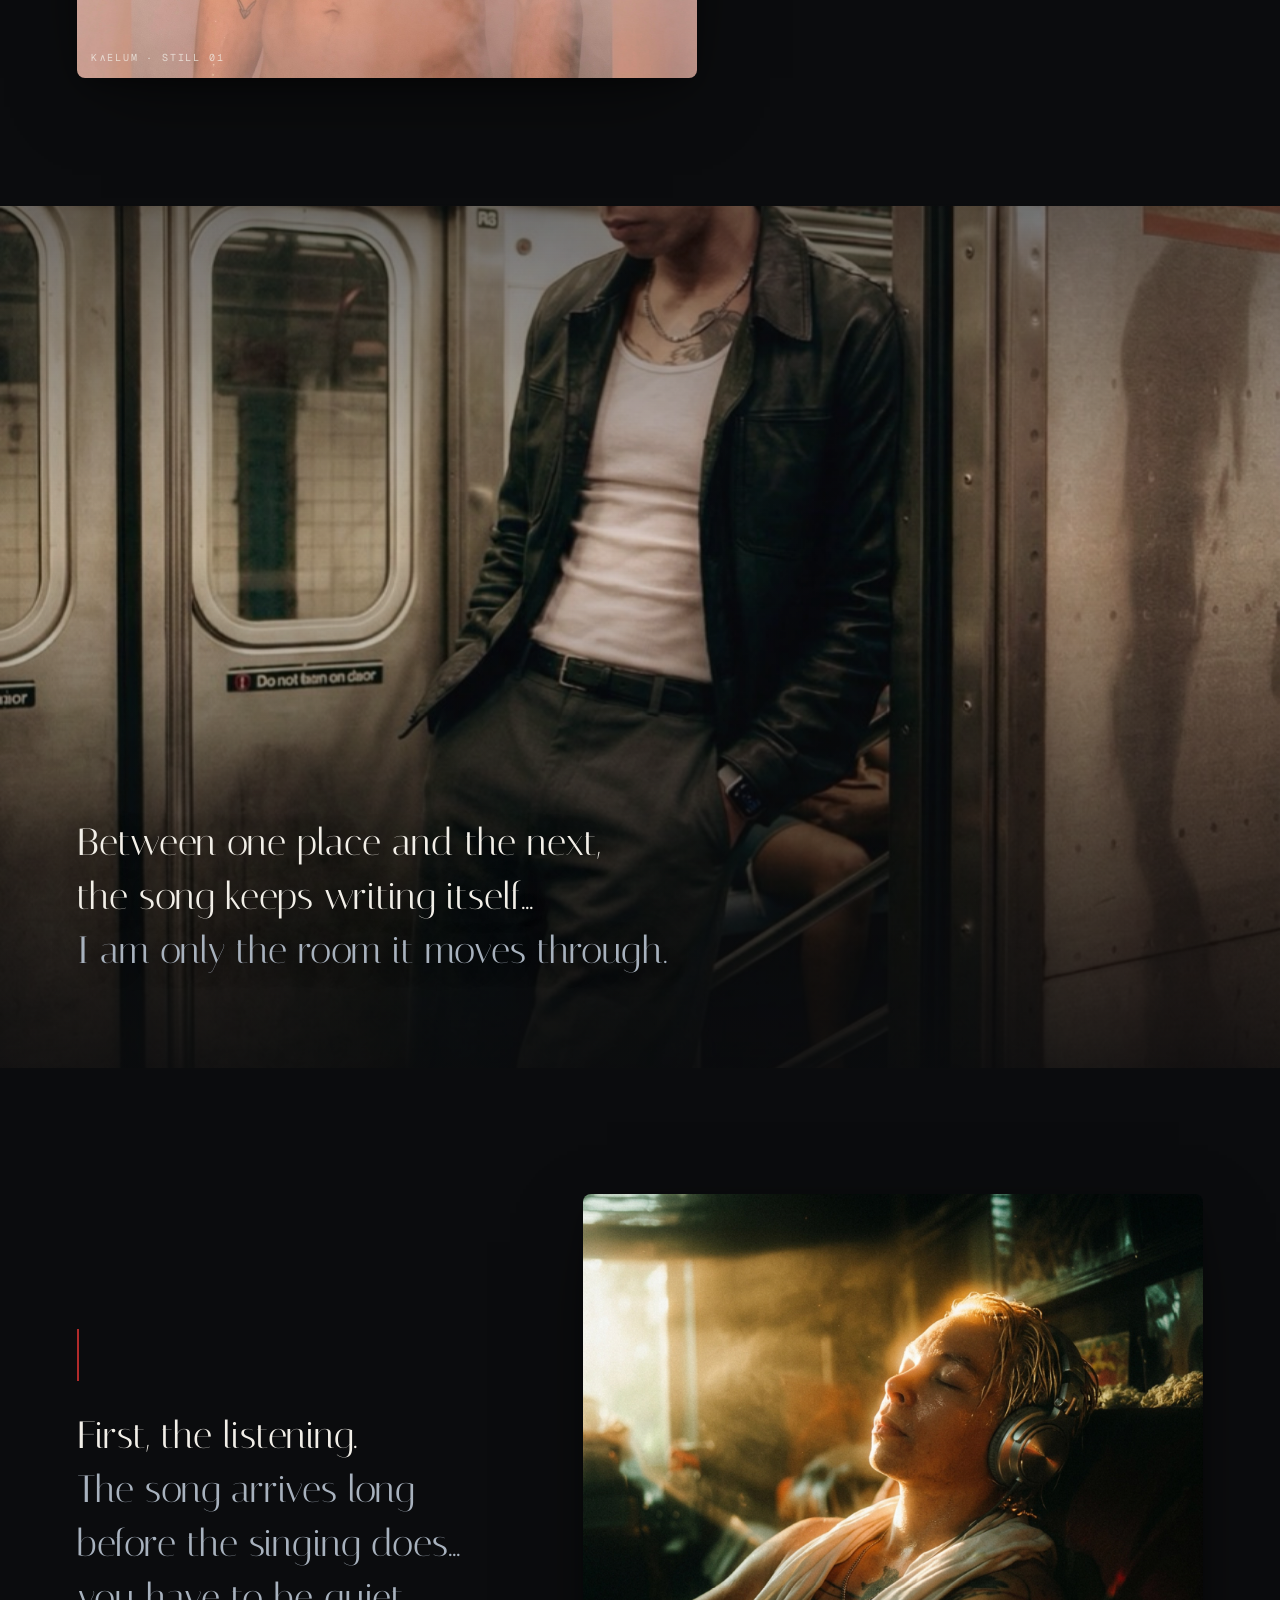
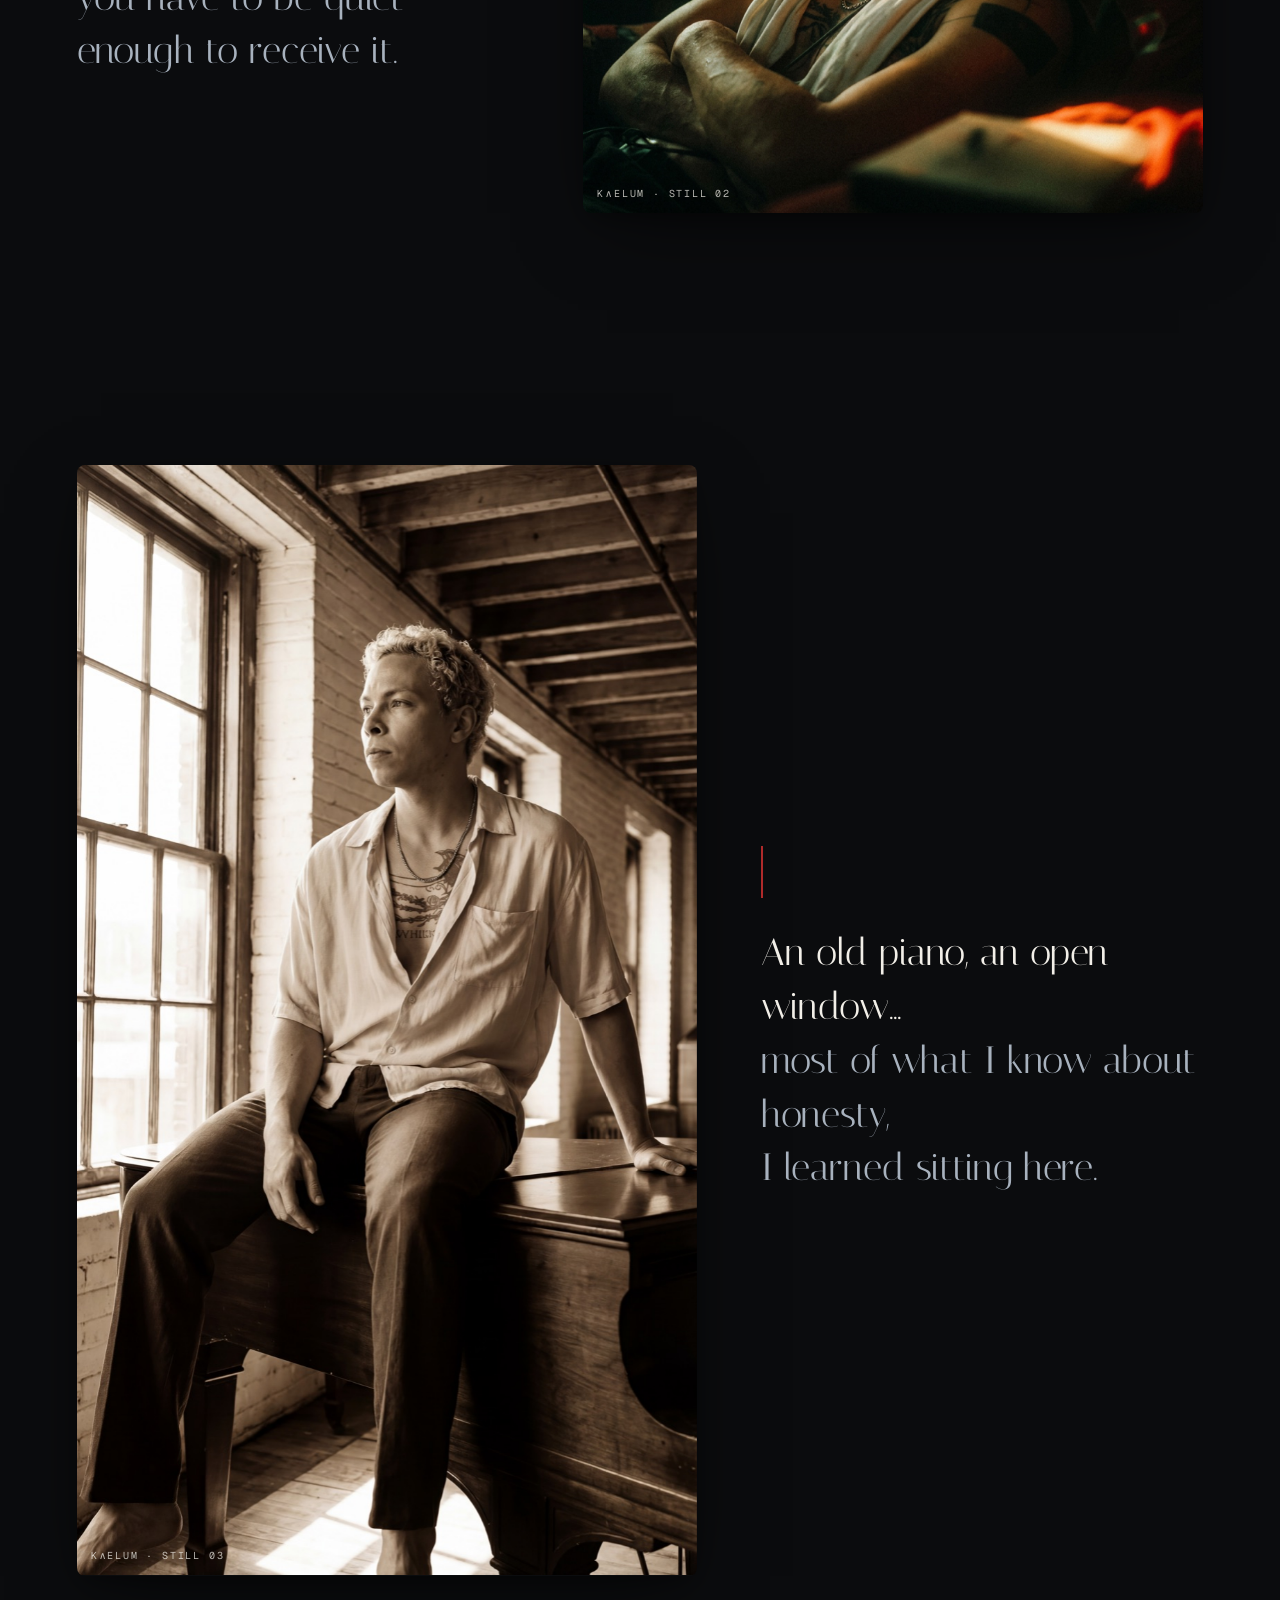
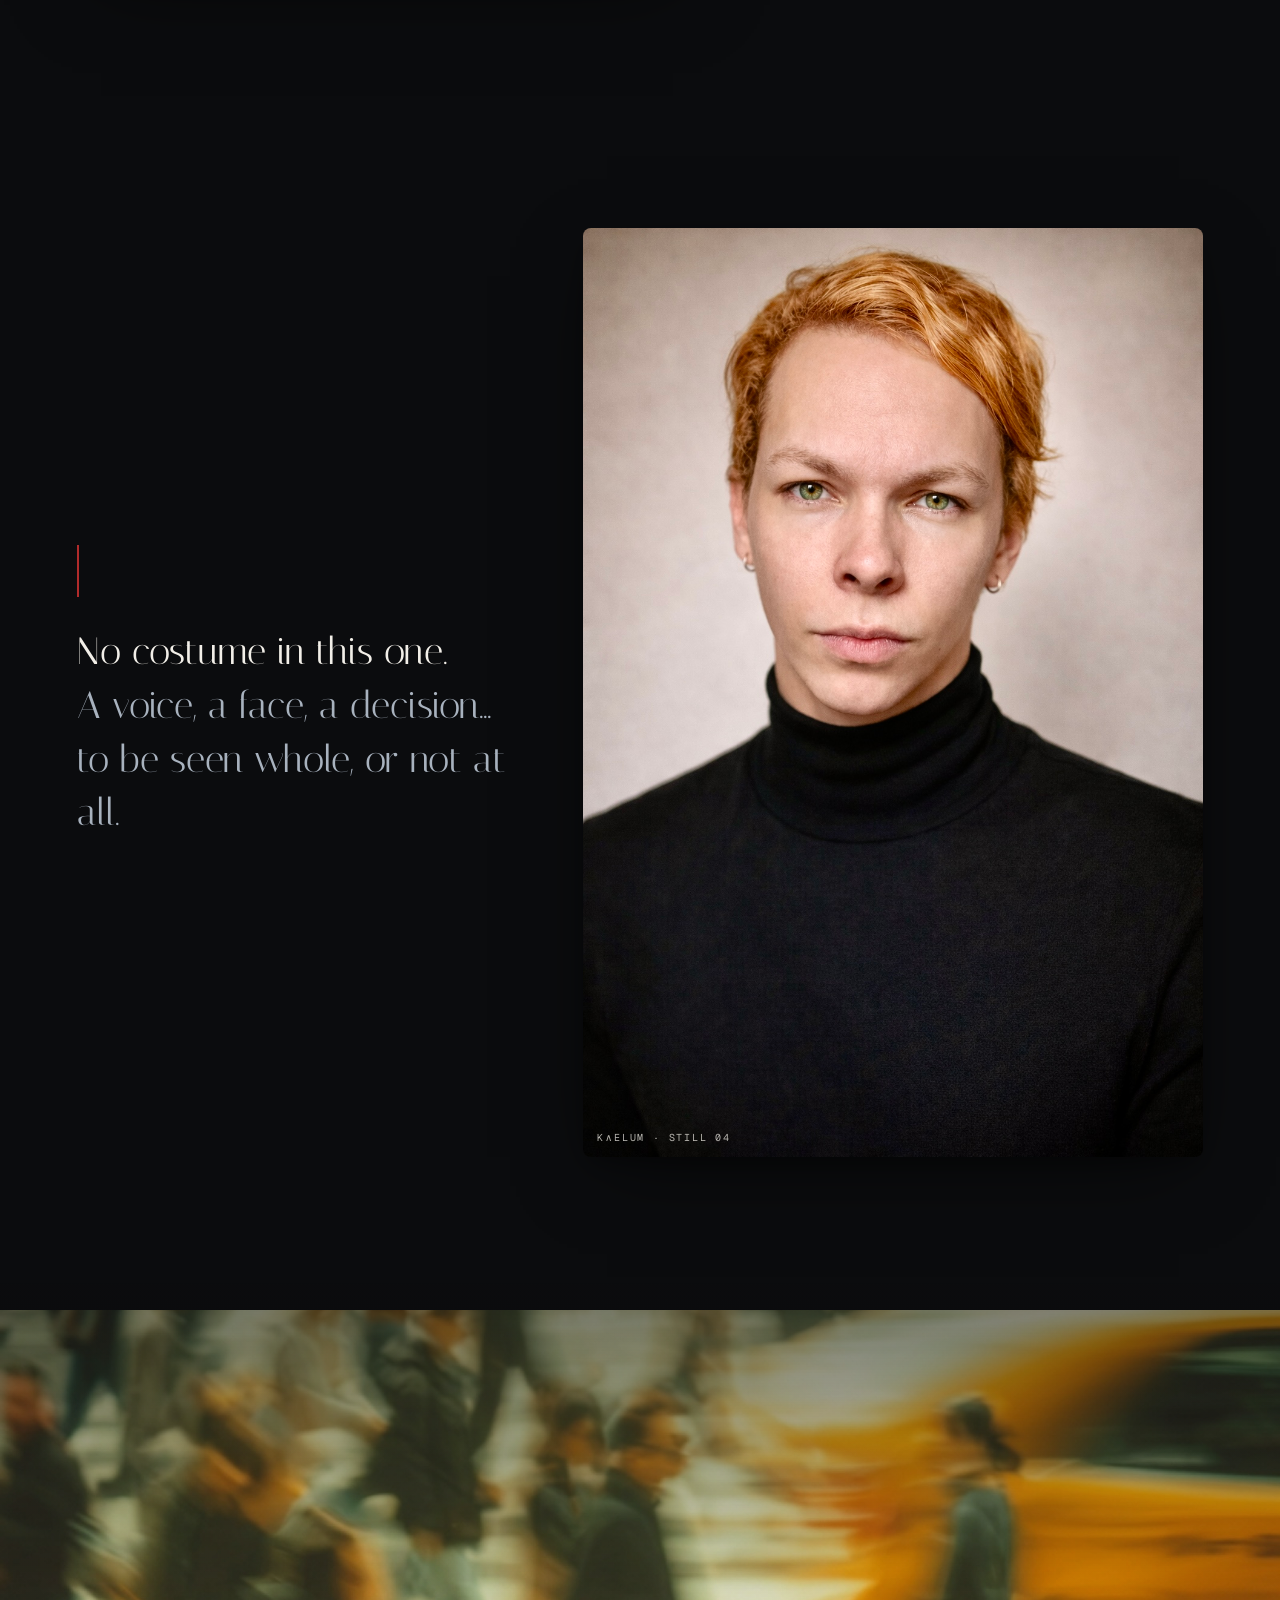
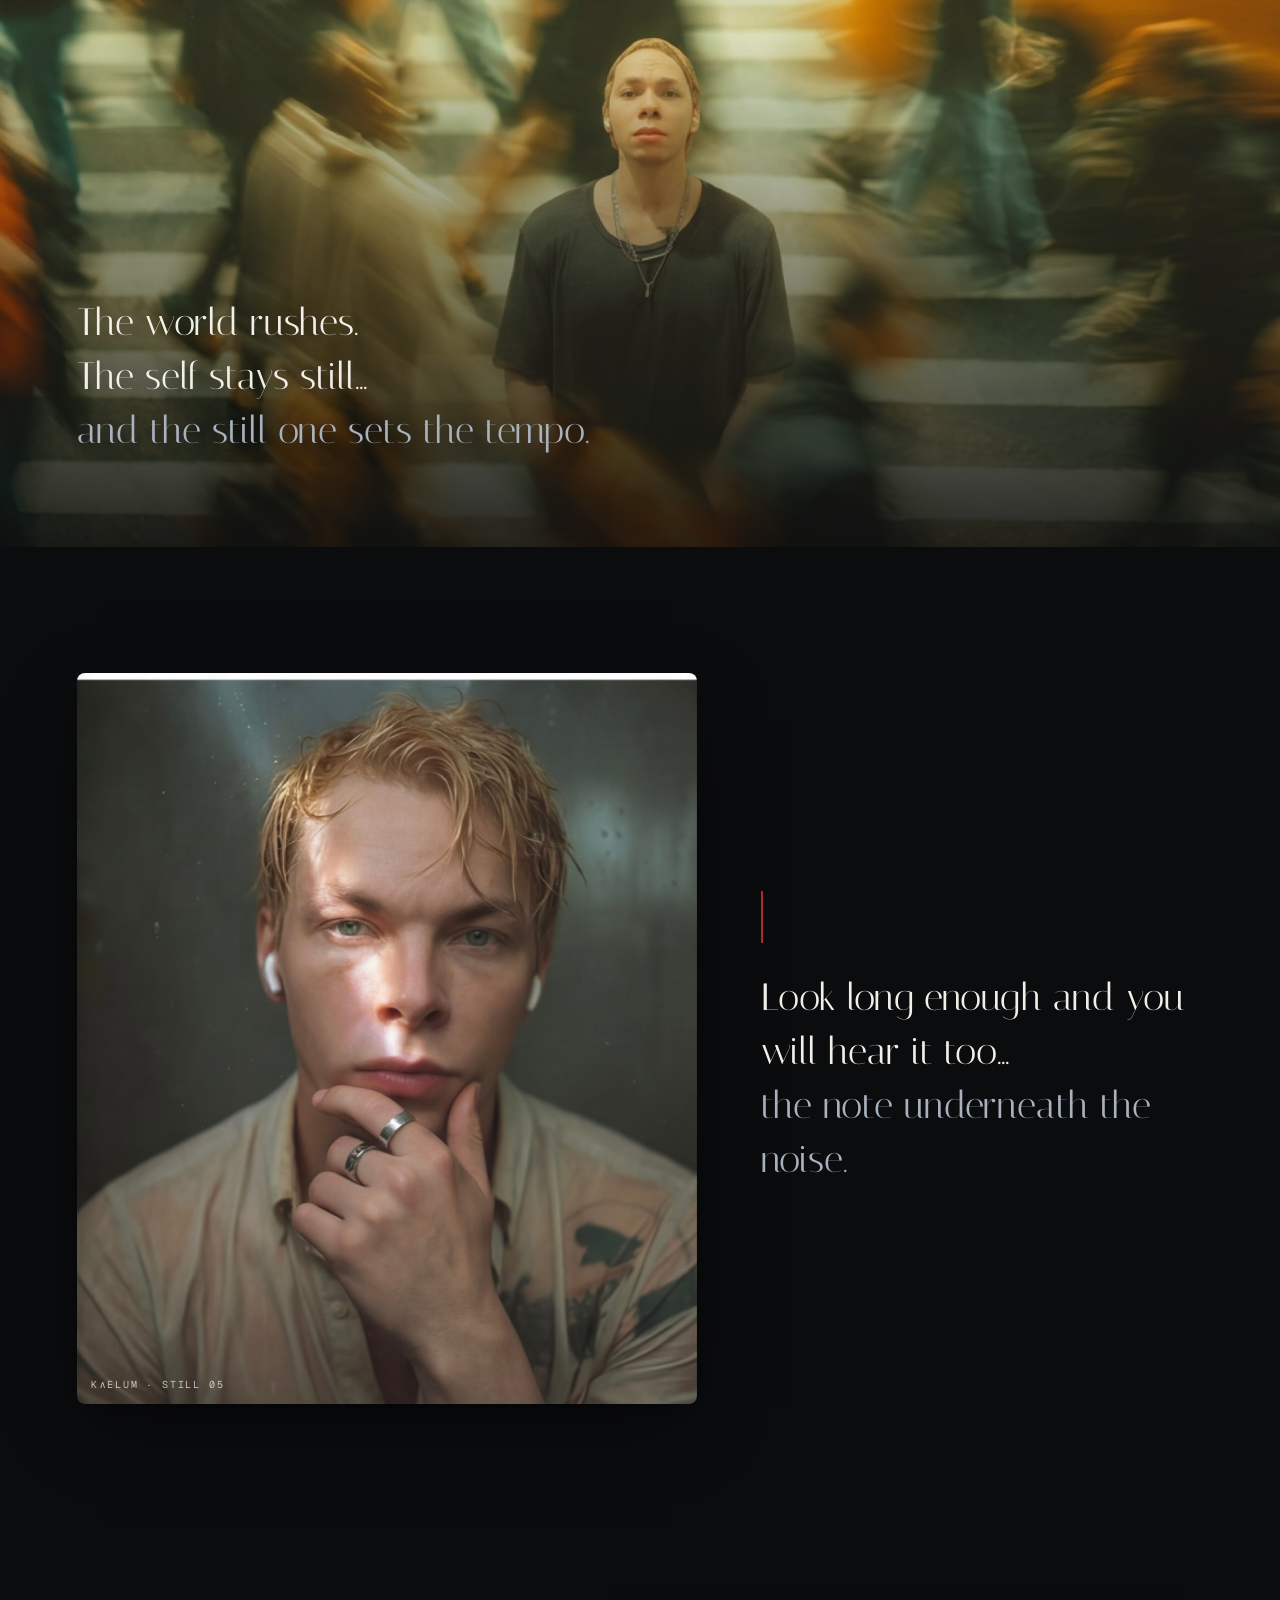
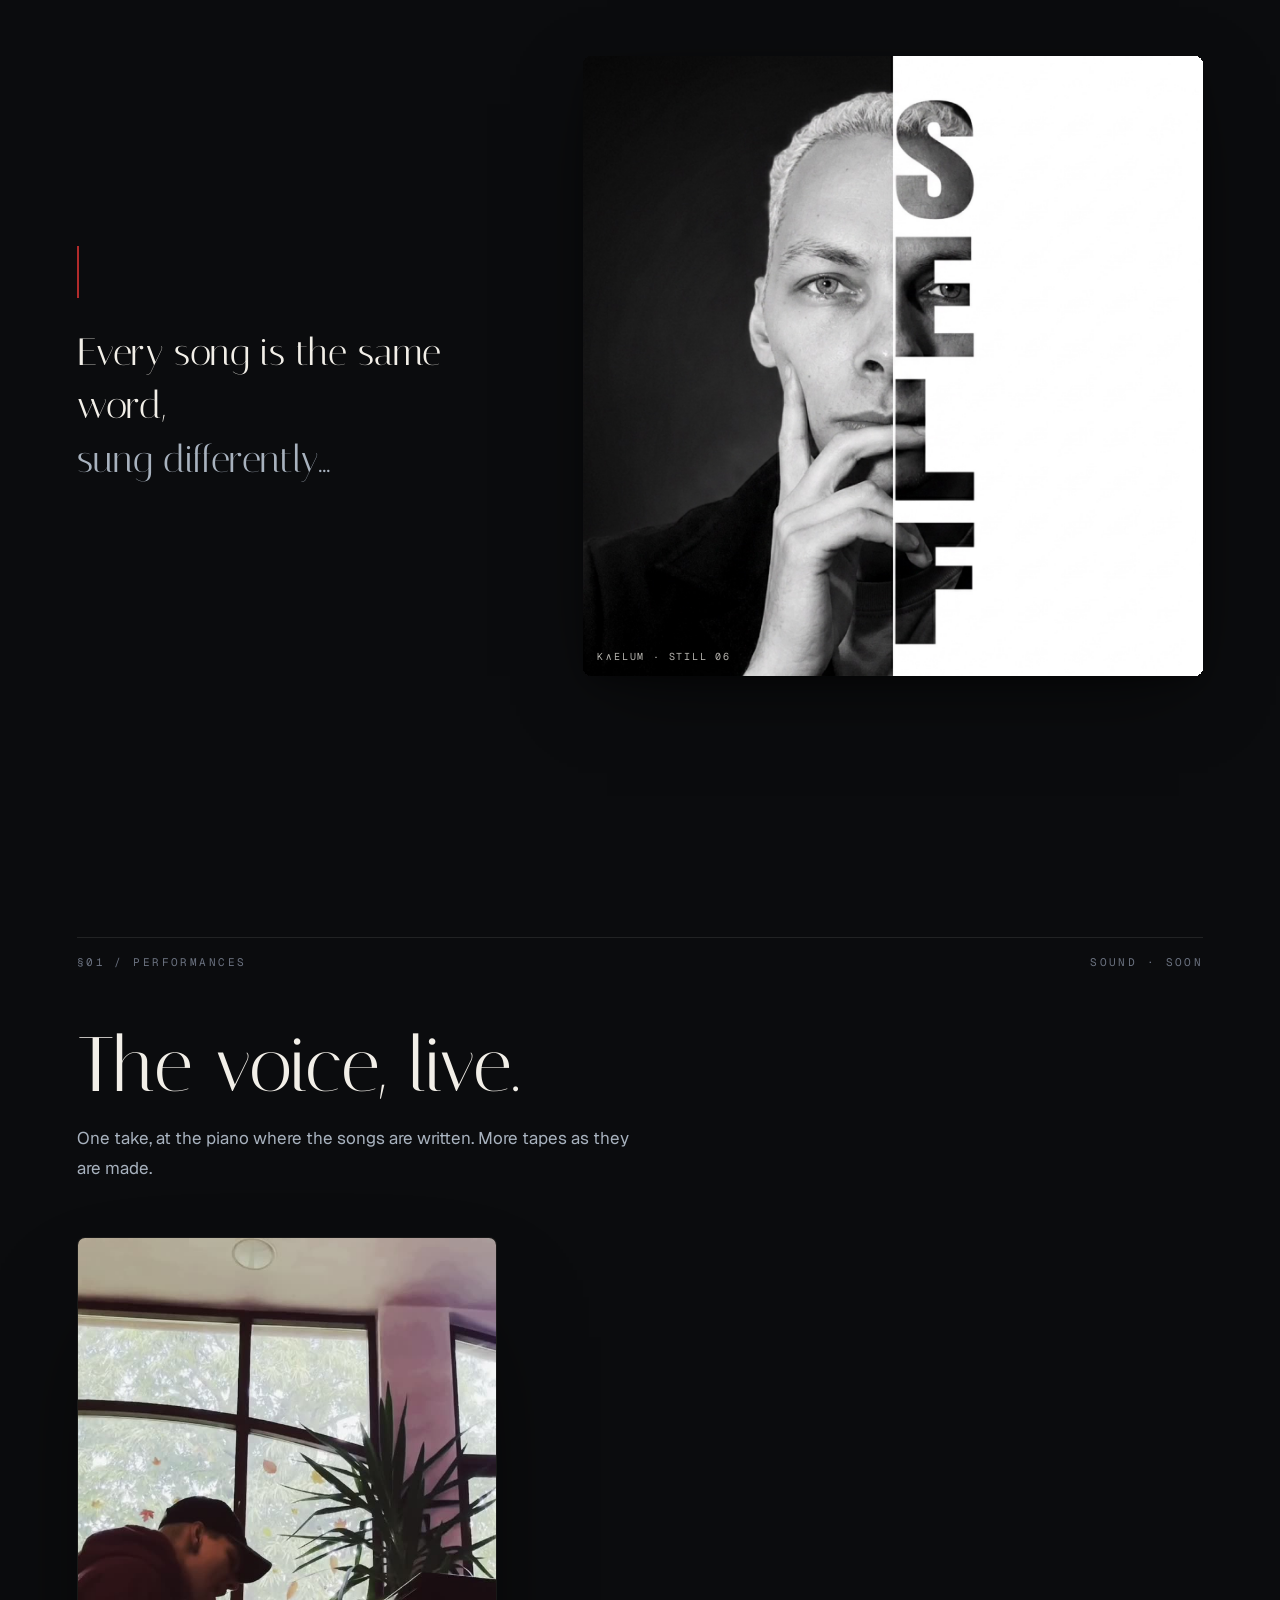
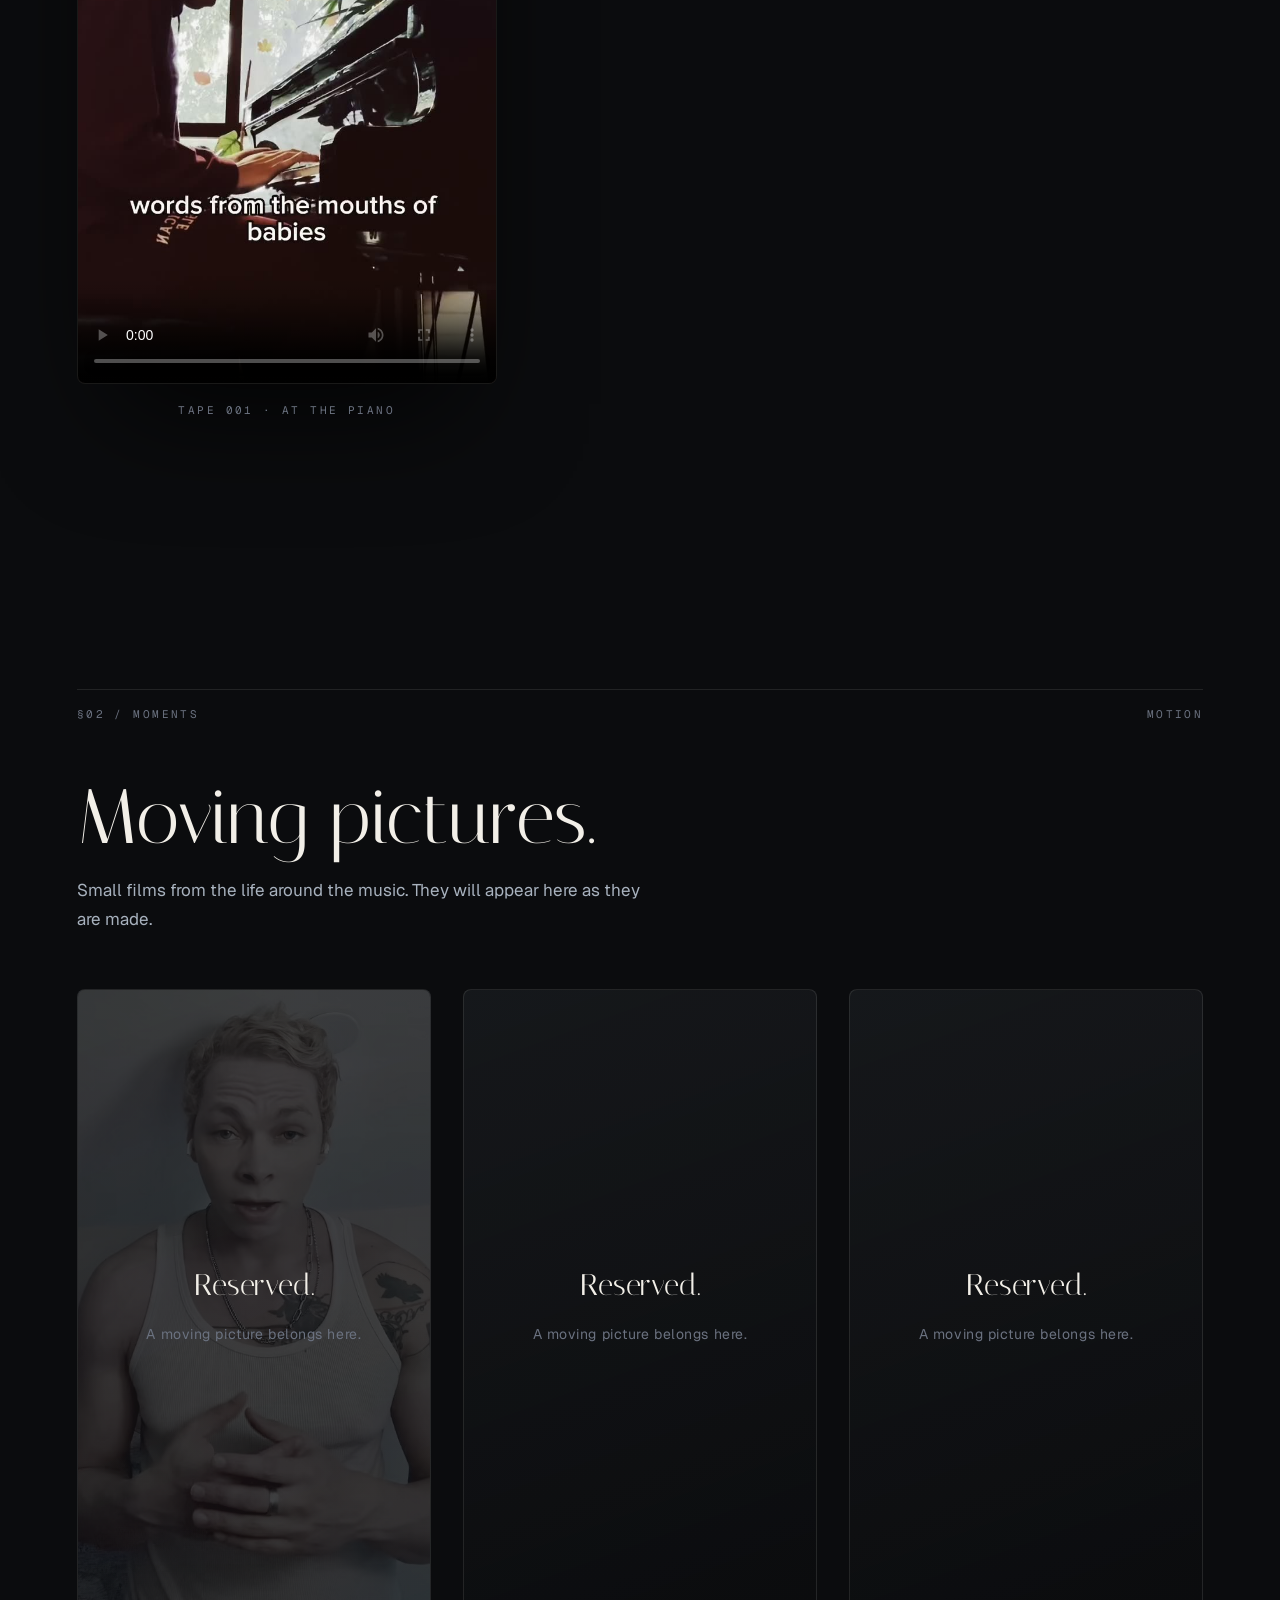
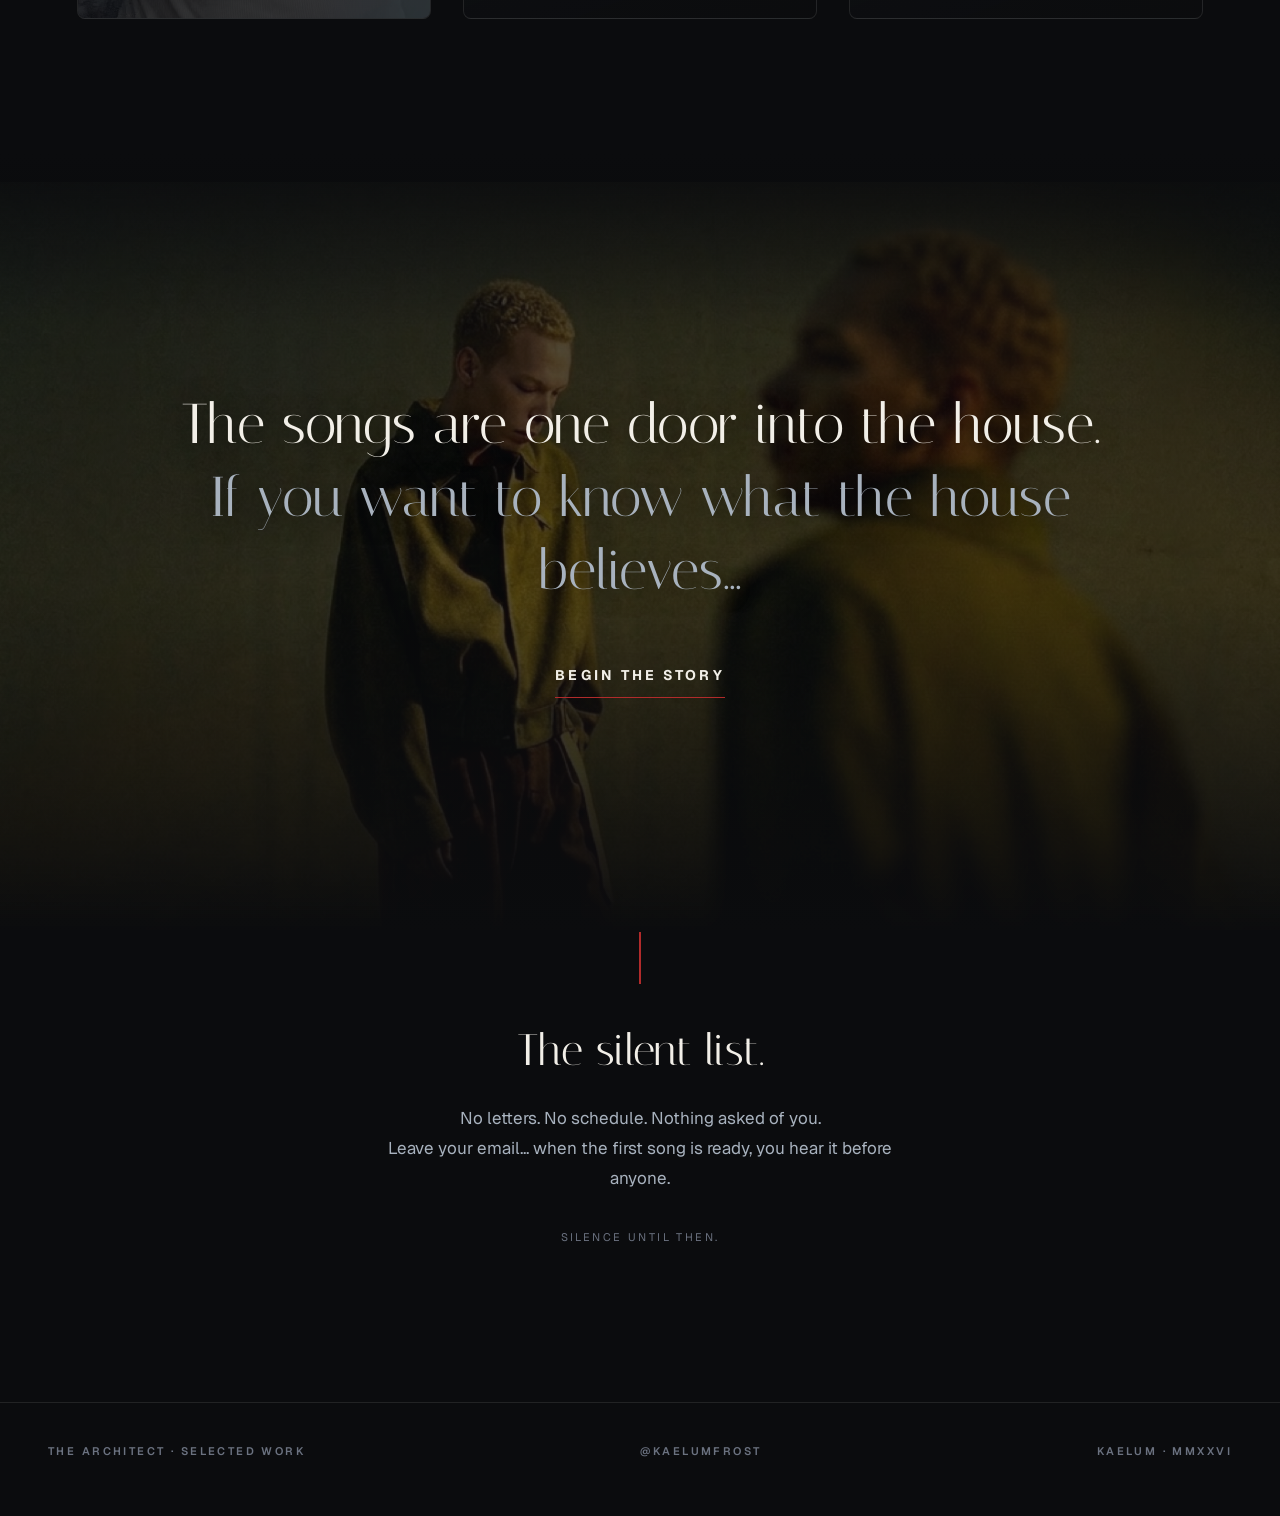
==== commit ea7d859c: "Wire navigation between the three pages - index.html footer: quiet three-door nav (The Artist / The " ====
--- a/artist.html
+++ b/artist.html
@@ -722,6 +722,7 @@
 
 <!-- ============ FOOTER ============ -->
 <footer class="foot">
+  <a href="work.html">The Architect · Selected Work</a>
   <a href="https://instagram.com/kaelumfrost" target="_blank" rel="noopener">@kaelumfrost</a>
   <span>KAELUM · MMXXVI</span>
 </footer>
